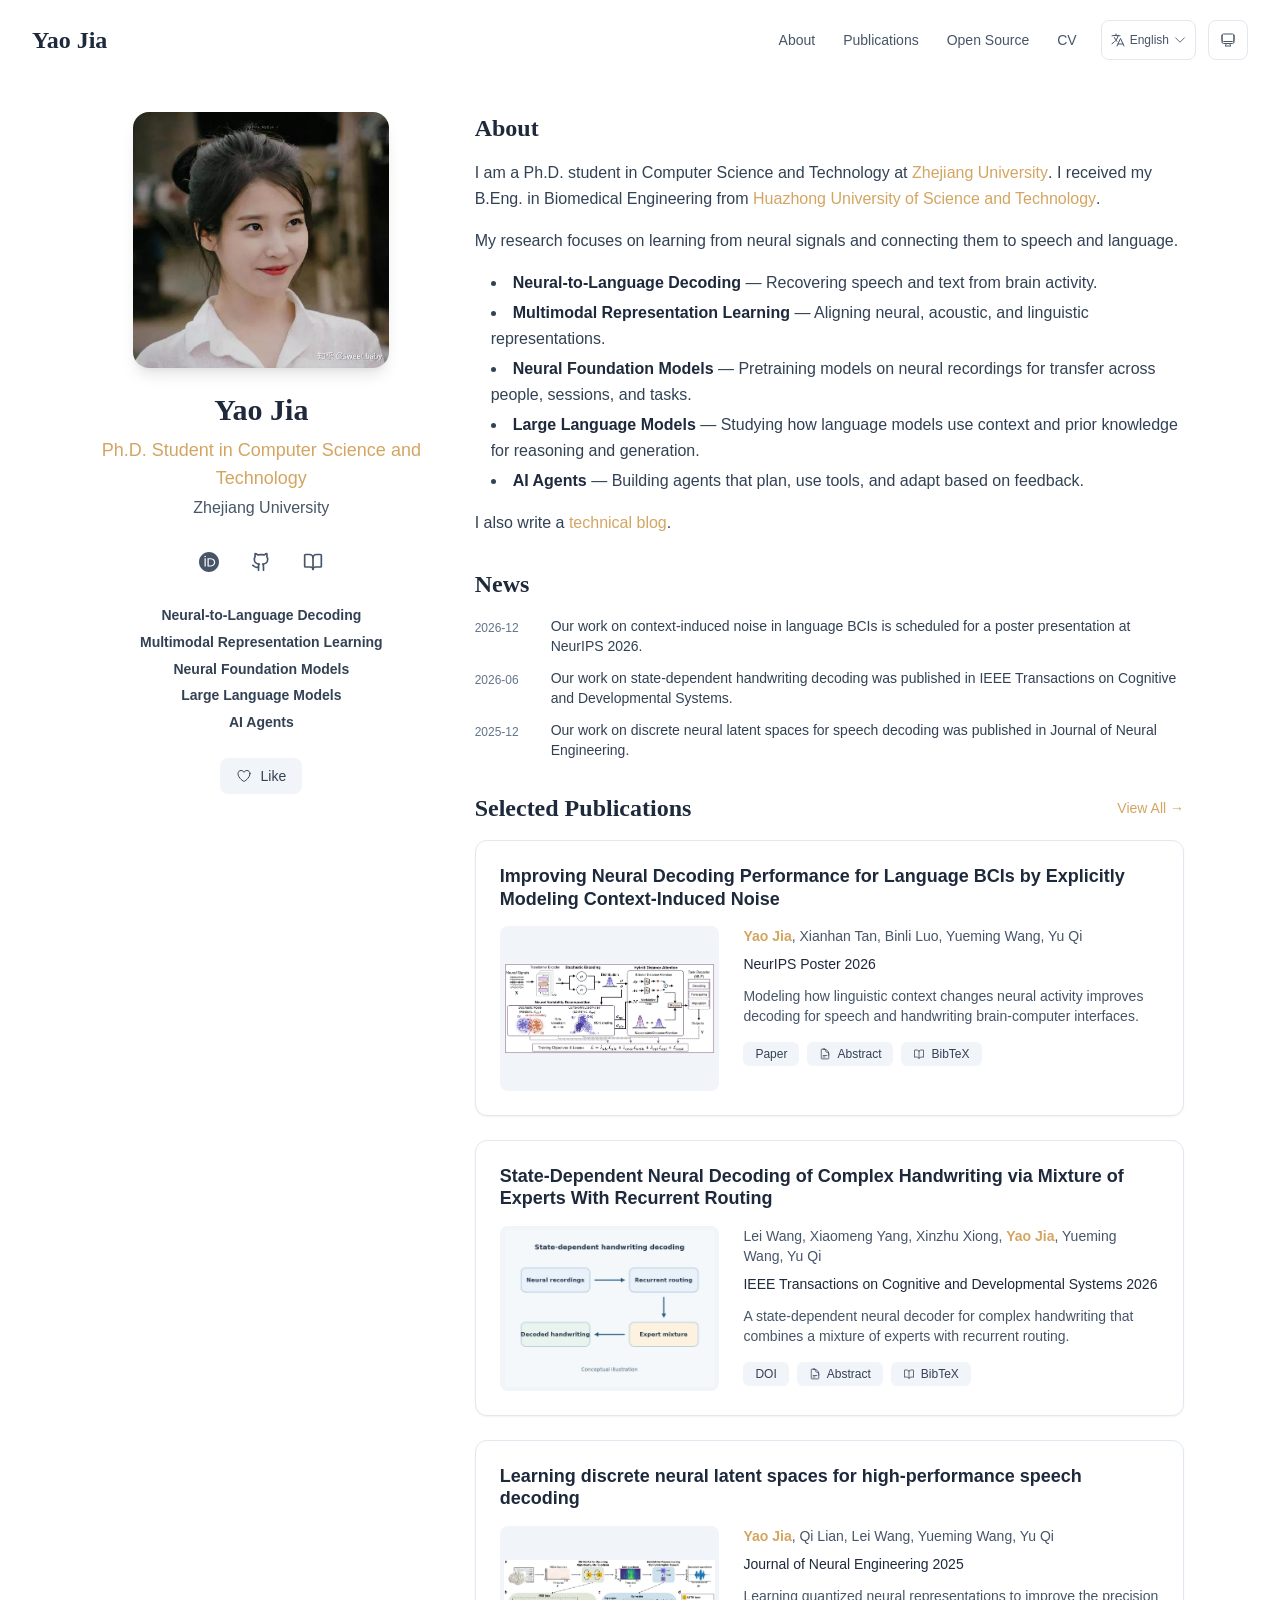
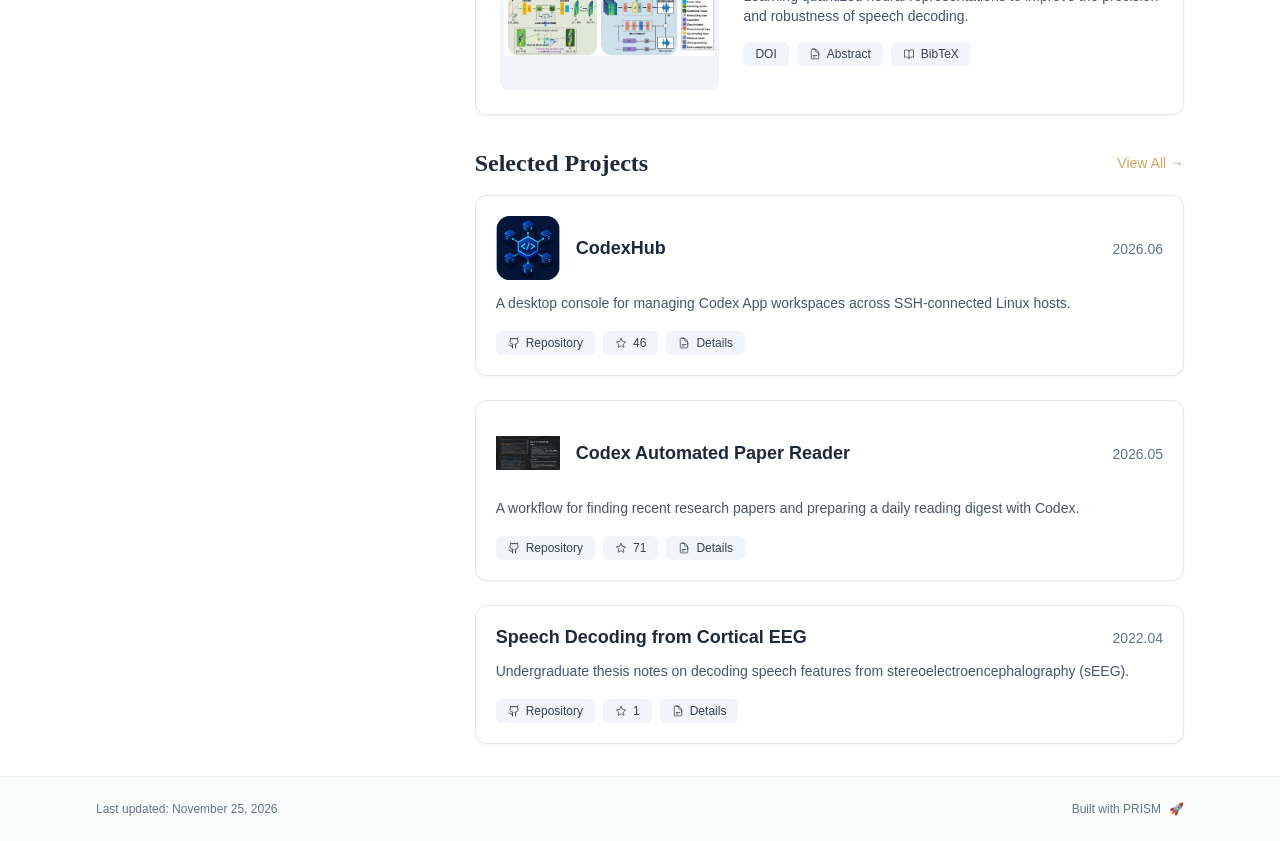
==== index.html @ 3b49407b "Publish Yao Jia's academic website" ====
<!DOCTYPE html><html lang="en" class="scroll-smooth"><head><meta charSet="utf-8"/><meta name="viewport" content="width=device-width, initial-scale=1"/><link rel="preload" as="image" href="/assets/site/avatar.png"/><link rel="stylesheet" href="/_next/static/css/38eccc46dd5e153f.css" data-precedence="next"/><link rel="preload" as="script" fetchPriority="low" href="/_next/static/chunks/webpack-679b75d1c4c2027c.js"/><script src="/_next/static/chunks/4bd1b696-70b6d399998de86a.js" async=""></script><script src="/_next/static/chunks/684-5aaa8290a129f299.js" async=""></script><script src="/_next/static/chunks/main-app-62d79c9c87c477aa.js" async=""></script><script src="/_next/static/chunks/461-a9a5d7b05a71d978.js" async=""></script><script src="/_next/static/chunks/874-6cc630662f3664af.js" async=""></script><script src="/_next/static/chunks/291-e39730cc9327e39b.js" async=""></script><script src="/_next/static/chunks/app/layout-657c862106c61010.js" async=""></script><script src="/_next/static/chunks/270-5511775398f2572f.js" async=""></script><script src="/_next/static/chunks/801-58433b814263e9f8.js" async=""></script><script src="/_next/static/chunks/app/page-7415fbb81495bf4b.js" async=""></script><link rel="icon" href="/assets/site/favicon.jpg" type="image/jpeg"/><script>
              try {
                const theme = localStorage.getItem('theme-storage');
                const parsed = theme ? JSON.parse(theme) : null;
                const setting = parsed?.state?.theme || 'system';
                const prefersDark = typeof window !== 'undefined' && window.matchMedia && window.matchMedia('(prefers-color-scheme: dark)').matches;
                const effective = setting === 'dark' ? 'dark' : (setting === 'light' ? 'light' : (prefersDark ? 'dark' : 'light'));
                var root = document.documentElement;
                root.classList.add(effective);
                root.setAttribute('data-theme', effective);
              } catch (e) {
                var root = document.documentElement;
                root.classList.add('light');
                root.setAttribute('data-theme', 'light');
              }
            </script><script>
    try {
      const cfg = {"enabled":true,"locales":["zh","en"],"defaultLocale":"en","mode":"auto","fixedLocale":"en","persist":true,"switcher":true,"labels":{"zh":"中文","en":"English"}};
      const storageKey = 'locale-storage';
      const normalize = (value) => typeof value === 'string' ? value.trim().replace('_', '-').toLowerCase() : '';
      const matchLocale = (candidate) => {
        const normalized = normalize(candidate);
        if (!normalized) return null;
        if (cfg.locales.includes(normalized)) return normalized;
        const language = normalized.split('-')[0];
        if (cfg.locales.includes(language)) return language;
        return null;
      };

      let resolved = null;

      if (!cfg.enabled) {
        resolved = cfg.defaultLocale;
      } else if (cfg.persist) {
        resolved = matchLocale(localStorage.getItem(storageKey));
      }

      if (!resolved) {
        if (cfg.mode === 'fixed') {
          resolved = cfg.fixedLocale;
        } else {
          resolved = matchLocale(navigator.language);
        }
      }

      if (!resolved) {
        resolved = cfg.defaultLocale;
      }

      const root = document.documentElement;
      root.lang = resolved;
      root.setAttribute('data-locale', resolved);

      if (cfg.persist) {
        localStorage.setItem(storageKey, resolved);
      }
    } catch (e) {
      const root = document.documentElement;
      root.lang = 'en';
      root.setAttribute('data-locale', 'en');
    }
  </script><title>Yao Jia</title><meta name="description" content="Yao Jia is a Ph.D. student at Zhejiang University researching brain–computer interfaces and multimodal machine learning."/><meta name="author" content="Yao Jia"/><meta name="keywords" content="Yao Jia,PhD,Research,Zhejiang University"/><meta name="creator" content="Yao Jia"/><meta name="publisher" content="Yao Jia"/><meta property="og:title" content="Yao Jia"/><meta property="og:description" content="Yao Jia is a Ph.D. student at Zhejiang University researching brain–computer interfaces and multimodal machine learning."/><meta property="og:site_name" content="Yao Jia&#x27;s Academic Website"/><meta property="og:locale" content="en_US"/><meta property="og:type" content="website"/><meta name="twitter:card" content="summary"/><meta name="twitter:title" content="Yao Jia"/><meta name="twitter:description" content="Yao Jia is a Ph.D. student at Zhejiang University researching brain–computer interfaces and multimodal machine learning."/><link rel="icon" href="/assets/site/favicon.jpg"/><script>document.querySelectorAll('body link[rel="icon"], body link[rel="apple-touch-icon"]').forEach(el => document.head.appendChild(el))</script><script src="/_next/static/chunks/polyfills-42372ed130431b0a.js" noModule=""></script></head><body class="font-sans antialiased"><div style="visibility:hidden"><nav class="fixed top-0 left-0 right-0 z-50" data-headlessui-state=""><div class="transition-all duration-300 ease-out bg-transparent" style="transform:translateY(-100px)"><div class="max-w-7xl mx-auto px-4 sm:px-6 lg:px-8"><div class="flex justify-between items-center h-16 lg:h-20"><div class="flex-shrink-0" tabindex="0"><a class="text-xl lg:text-2xl font-serif font-semibold text-primary hover:text-accent transition-colors duration-200" href="/">Yao Jia</a></div><div class="hidden lg:block"><div class="ml-10 flex items-center space-x-3"><div class="relative flex items-baseline space-x-1"><a data-nav-href="/" class="relative px-3 py-2 text-sm font-medium rounded-lg transition-colors duration-150 text-primary" href="/">About</a><a data-nav-href="/publications" class="relative px-3 py-2 text-sm font-medium rounded-lg transition-colors duration-150 text-neutral-600" href="/publications/">Publications</a><a data-nav-href="/projects" class="relative px-3 py-2 text-sm font-medium rounded-lg transition-colors duration-150 text-neutral-600" href="/projects/">Open Source</a><a data-nav-href="/cv" class="relative px-3 py-2 text-sm font-medium rounded-lg transition-colors duration-150 text-neutral-600" href="/cv/">CV</a></div><div class="flex items-center justify-center w-14 h-10 rounded-lg border border-neutral-200 dark:border-[rgba(148,163,184,0.24)] bg-background dark:bg-neutral-800"><div class="w-6 h-4 rounded bg-neutral-300 animate-pulse"></div></div><div class="flex items-center justify-center w-10 h-10 rounded-lg border border-neutral-200 dark:border-[rgba(148,163,184,0.24)] bg-background dark:bg-neutral-800"><div class="w-4 h-4 rounded-full bg-neutral-300 animate-pulse"></div></div></div></div><div class="lg:hidden flex items-center space-x-2"><div class="flex items-center justify-center w-14 h-10 rounded-lg border border-neutral-200 dark:border-[rgba(148,163,184,0.24)] bg-background dark:bg-neutral-800"><div class="w-6 h-4 rounded bg-neutral-300 animate-pulse"></div></div><div class="flex items-center justify-center w-10 h-10 rounded-lg border border-neutral-200 dark:border-[rgba(148,163,184,0.24)] bg-background dark:bg-neutral-800"><div class="w-4 h-4 rounded-full bg-neutral-300 animate-pulse"></div></div><button class="inline-flex items-center justify-center p-2 rounded-md text-neutral-600 hover:text-primary hover:bg-neutral-100 dark:hover:bg-neutral-800 focus:outline-none focus:ring-2 focus:ring-inset focus:ring-accent transition-colors duration-200" id="headlessui-disclosure-button-«R7pdb»" type="button" aria-expanded="false" data-headlessui-state=""><span class="sr-only">Open main menu</span><div><svg xmlns="http://www.w3.org/2000/svg" fill="none" viewBox="0 0 24 24" stroke-width="1.5" stroke="currentColor" aria-hidden="true" data-slot="icon" class="block h-6 w-6"><path stroke-linecap="round" stroke-linejoin="round" d="M3.75 6.75h16.5M3.75 12h16.5m-16.5 5.25h16.5"></path></svg></div></button></div></div></div></div></nav><main class="min-h-screen pt-16 lg:pt-20"><div class="max-w-6xl mx-auto px-4 sm:px-6 lg:px-8 py-8 bg-background min-h-screen"><div class="grid grid-cols-1 lg:grid-cols-3 gap-12"><div class="lg:col-span-1 lg:self-start lg:sticky lg:top-8"><div style="opacity:0;transform:translateY(20px)"><div class="w-64 h-64 mx-auto mb-6 rounded-2xl overflow-hidden shadow-lg hover:shadow-xl transition-all duration-200 hover:scale-105"><img alt="Yao Jia" width="256" height="256" decoding="async" data-nimg="1" class="w-full h-full object-cover object-center" style="color:transparent" src="/assets/site/avatar.png"/></div><div class="text-center mb-6"><h1 class="text-3xl font-serif font-bold text-primary mb-2">Yao Jia</h1><p class="text-lg text-accent font-medium mb-1">Ph.D. Student in Computer Science and Technology</p><div class="text-neutral-600 mb-2 space-y-1"><p>Zhejiang University</p></div></div><div class="flex flex-wrap justify-center gap-3 sm:gap-4 mb-6 relative px-2"><a href="https://orcid.org/0000-0003-3118-3885" target="_blank" rel="noopener noreferrer" class="p-2 sm:p-2 text-neutral-600 dark:text-neutral-400 hover:text-accent transition-colors duration-200" aria-label="ORCID"><svg viewBox="0 0 24 24" fill="currentColor" class="h-5 w-5" xmlns="http://www.w3.org/2000/svg"><path d="M12 0C5.372 0 0 5.372 0 12s5.372 12 12 12 12-5.372 12-12S18.628 0 12 0zM7.369 4.378c.525 0 .947.431.947.947s-.422.947-.947.947a.95.95 0 0 1-.947-.947c0-.525.422-.947.947-.947zm-.722 3.038h1.444v10.041H6.647V7.416zm3.562 0h3.9c3.712 0 5.344 2.653 5.344 5.025 0 2.578-2.016 5.025-5.325 5.025h-3.919V7.416zm1.444 1.303v7.444h2.297c3.272 0 4.022-2.484 4.022-3.722 0-2.016-1.284-3.722-4.097-3.722h-2.222z"></path></svg></a><a href="https://github.com/Jurio0304" target="_blank" rel="noopener noreferrer" class="p-2 sm:p-2 text-neutral-600 dark:text-neutral-400 hover:text-accent transition-colors duration-200" aria-label="GitHub"><svg xmlns="http://www.w3.org/2000/svg" width="24" height="24" viewBox="0 0 24 24" fill="none" stroke="currentColor" stroke-width="2" stroke-linecap="round" stroke-linejoin="round" class="lucide lucide-github h-5 w-5" aria-hidden="true"><path d="M15 22v-4a4.8 4.8 0 0 0-1-3.5c3 0 6-2 6-5.5.08-1.25-.27-2.48-1-3.5.28-1.15.28-2.35 0-3.5 0 0-1 0-3 1.5-2.64-.5-5.36-.5-8 0C6 2 5 2 5 2c-.3 1.15-.3 2.35 0 3.5A5.403 5.403 0 0 0 4 9c0 3.5 3 5.5 6 5.5-.39.49-.68 1.05-.85 1.65-.17.6-.22 1.23-.15 1.85v4"></path><path d="M9 18c-4.51 2-5-2-7-2"></path></svg></a><a href="https://jurio.blog.csdn.net/" target="_blank" rel="noopener noreferrer" class="p-2 sm:p-2 text-neutral-600 dark:text-neutral-400 hover:text-accent transition-colors duration-200" aria-label="CSDN Blog"><svg xmlns="http://www.w3.org/2000/svg" width="24" height="24" viewBox="0 0 24 24" fill="none" stroke="currentColor" stroke-width="2" stroke-linecap="round" stroke-linejoin="round" class="lucide lucide-book-open h-5 w-5" aria-hidden="true"><path d="M12 7v14"></path><path d="M3 18a1 1 0 0 1-1-1V4a1 1 0 0 1 1-1h5a4 4 0 0 1 4 4 4 4 0 0 1 4-4h5a1 1 0 0 1 1 1v13a1 1 0 0 1-1 1h-6a3 3 0 0 0-3 3 3 3 0 0 0-3-3z"></path></svg></a></div><div class="mb-6 space-y-1"><p class="text-sm font-semibold text-neutral-700 dark:text-neutral-500 text-center leading-relaxed">Neural-to-Language Decoding</p><p class="text-sm font-semibold text-neutral-700 dark:text-neutral-500 text-center leading-relaxed">Multimodal Representation Learning</p><p class="text-sm font-semibold text-neutral-700 dark:text-neutral-500 text-center leading-relaxed">Neural Foundation Models</p><p class="text-sm font-semibold text-neutral-700 dark:text-neutral-500 text-center leading-relaxed">Large Language Models</p><p class="text-sm font-semibold text-neutral-700 dark:text-neutral-500 text-center leading-relaxed">AI Agents</p></div><div class="flex justify-center"><div class="relative"><button class="flex items-center space-x-2 px-4 py-2 rounded-lg font-medium text-sm transition-all duration-200 bg-neutral-100 dark:bg-neutral-800 text-neutral-700 dark:text-neutral-500 hover:bg-red-50 dark:hover:bg-red-900/20 hover:text-red-600 dark:hover:text-red-400 cursor-pointer" tabindex="0"><svg xmlns="http://www.w3.org/2000/svg" fill="none" viewBox="0 0 24 24" stroke-width="1.5" stroke="currentColor" aria-hidden="true" data-slot="icon" class="h-4 w-4"><path stroke-linecap="round" stroke-linejoin="round" d="M21 8.25c0-2.485-2.099-4.5-4.688-4.5-1.935 0-3.597 1.126-4.312 2.733-.715-1.607-2.377-2.733-4.313-2.733C5.1 3.75 3 5.765 3 8.25c0 7.22 9 12 9 12s9-4.78 9-12Z"></path></svg><span>Like</span></button></div></div></div></div><div class="lg:col-span-2 space-y-8"><section id="about" class="scroll-mt-24 space-y-8"><section style="opacity:0;transform:translateY(20px)"><h2 class="text-2xl font-serif font-bold text-primary mb-4">About</h2><div class="text-neutral-700 dark:text-neutral-600 leading-relaxed"><p class="mb-4 last:mb-0">I am a Ph.D. student in Computer Science and Technology at <a href="https://www.zju.edu.cn/english/" node="[object Object]" target="_blank" rel="noopener noreferrer" class="text-accent font-medium transition-all duration-200 rounded hover:bg-accent/10 hover:shadow-sm">Zhejiang University</a>. I received my B.Eng. in Biomedical Engineering from <a href="https://english.hust.edu.cn/" node="[object Object]" target="_blank" rel="noopener noreferrer" class="text-accent font-medium transition-all duration-200 rounded hover:bg-accent/10 hover:shadow-sm">Huazhong University of Science and Technology</a>.</p>
<p class="mb-4 last:mb-0">My research focuses on learning from neural signals and connecting them to speech and language.</p>
<ul class="list-disc list-inside mb-4 space-y-1 ml-4">
<li class="mb-1"><strong class="font-semibold text-primary">Neural-to-Language Decoding</strong> — Recovering speech and text from brain activity.</li>
<li class="mb-1"><strong class="font-semibold text-primary">Multimodal Representation Learning</strong> — Aligning neural, acoustic, and linguistic representations.</li>
<li class="mb-1"><strong class="font-semibold text-primary">Neural Foundation Models</strong> — Pretraining models on neural recordings for transfer across people, sessions, and tasks.</li>
<li class="mb-1"><strong class="font-semibold text-primary">Large Language Models</strong> — Studying how language models use context and prior knowledge for reasoning and generation.</li>
<li class="mb-1"><strong class="font-semibold text-primary">AI Agents</strong> — Building agents that plan, use tools, and adapt based on feedback.</li>
</ul>
<p class="mb-4 last:mb-0">I also write a <a href="https://jurio.blog.csdn.net/" node="[object Object]" target="_blank" rel="noopener noreferrer" class="text-accent font-medium transition-all duration-200 rounded hover:bg-accent/10 hover:shadow-sm">technical blog</a>.</p></div></section><section style="opacity:0;transform:translateY(20px)"><h2 class="text-2xl font-serif font-bold text-primary mb-4">News</h2><div class="space-y-3"><div class="flex items-start space-x-3"><span class="text-xs text-neutral-500 mt-1 w-16 flex-shrink-0">2026-12</span><p class="text-sm text-neutral-700">Our work on context-induced noise in language BCIs is scheduled for a poster presentation at NeurIPS 2026.</p></div><div class="flex items-start space-x-3"><span class="text-xs text-neutral-500 mt-1 w-16 flex-shrink-0">2026-06</span><p class="text-sm text-neutral-700">Our work on state-dependent handwriting decoding was published in IEEE Transactions on Cognitive and Developmental Systems.</p></div><div class="flex items-start space-x-3"><span class="text-xs text-neutral-500 mt-1 w-16 flex-shrink-0">2025-12</span><p class="text-sm text-neutral-700">Our work on discrete neural latent spaces for speech decoding was published in Journal of Neural Engineering.</p></div></div></section><section style="opacity:0;transform:translateY(20px)"><div class="flex items-center justify-between mb-4"><h2 class="text-2xl font-serif font-bold text-primary">Selected Publications</h2><a class="text-accent hover:text-accent-dark text-sm font-medium transition-all duration-200 rounded hover:bg-accent/10 hover:shadow-sm" href="/publications/">View All<!-- --> →</a></div><div class="space-y-6"><div class="bg-white dark:bg-neutral-900 p-6 rounded-xl shadow-sm border border-neutral-200 dark:border-neutral-800 hover:shadow-md transition-all duration-200" style="opacity:0;transform:translateY(20px)"><h3 class="text-lg font-semibold text-primary mb-4 leading-tight">Improving Neural Decoding Performance for Language BCIs by Explicitly Modeling Context-Induced Noise</h3><div class="flex flex-col md:flex-row gap-6"><div class="w-full md:w-1/3 flex-shrink-0"><div class="aspect-video md:aspect-[4/3] relative rounded-lg overflow-hidden bg-neutral-100 dark:bg-neutral-800"><img alt="Improving Neural Decoding Performance for Language BCIs by Explicitly Modeling Context-Induced Noise" loading="lazy" decoding="async" data-nimg="fill" class="object-contain p-1" style="position:absolute;height:100%;width:100%;left:0;top:0;right:0;bottom:0;color:transparent" src="/assets/publications/jia2026context/preview.webp"/></div></div><div class="flex-1 min-w-0"><p class="text-sm text-neutral-600 dark:text-neutral-400 mb-2"><span><span class="font-semibold text-accent ">Yao Jia</span>, </span><span><span class=" ">Xianhan Tan</span>, </span><span><span class=" ">Binli Luo</span>, </span><span><span class=" ">Yueming Wang</span>, </span><span><span class=" ">Yu Qi</span></span></p><p class="text-sm font-medium text-neutral-800 dark:text-neutral-600 mb-3">NeurIPS Poster<!-- --> <!-- -->2026</p><p class="text-sm text-neutral-600 dark:text-neutral-500 mb-4 line-clamp-3">Modeling how linguistic context changes neural activity improves decoding for speech and handwriting brain-computer interfaces.</p><div class="flex flex-wrap gap-2"><a href="https://neurips.cc/virtual/2026/loc/sydney/poster/148927" target="_blank" rel="noopener noreferrer" class="inline-flex items-center px-3 py-1 rounded-md text-xs font-medium bg-neutral-100 dark:bg-neutral-800 text-neutral-700 dark:text-neutral-300 hover:bg-accent hover:text-white transition-colors">Paper</a><button class="inline-flex items-center px-3 py-1 rounded-md text-xs font-medium transition-colors bg-neutral-100 dark:bg-neutral-800 text-neutral-700 dark:text-neutral-300 hover:bg-accent hover:text-white"><svg xmlns="http://www.w3.org/2000/svg" fill="none" viewBox="0 0 24 24" stroke-width="1.5" stroke="currentColor" aria-hidden="true" data-slot="icon" class="h-3 w-3 mr-1.5"><path stroke-linecap="round" stroke-linejoin="round" d="M19.5 14.25v-2.625a3.375 3.375 0 0 0-3.375-3.375h-1.5A1.125 1.125 0 0 1 13.5 7.125v-1.5a3.375 3.375 0 0 0-3.375-3.375H8.25m0 12.75h7.5m-7.5 3H12M10.5 2.25H5.625c-.621 0-1.125.504-1.125 1.125v17.25c0 .621.504 1.125 1.125 1.125h12.75c.621 0 1.125-.504 1.125-1.125V11.25a9 9 0 0 0-9-9Z"></path></svg>Abstract</button><button class="inline-flex items-center px-3 py-1 rounded-md text-xs font-medium transition-colors bg-neutral-100 dark:bg-neutral-800 text-neutral-700 dark:text-neutral-300 hover:bg-accent hover:text-white"><svg xmlns="http://www.w3.org/2000/svg" fill="none" viewBox="0 0 24 24" stroke-width="1.5" stroke="currentColor" aria-hidden="true" data-slot="icon" class="h-3 w-3 mr-1.5"><path stroke-linecap="round" stroke-linejoin="round" d="M12 6.042A8.967 8.967 0 0 0 6 3.75c-1.052 0-2.062.18-3 .512v14.25A8.987 8.987 0 0 1 6 18c2.305 0 4.408.867 6 2.292m0-14.25a8.966 8.966 0 0 1 6-2.292c1.052 0 2.062.18 3 .512v14.25A8.987 8.987 0 0 0 18 18a8.967 8.967 0 0 0-6 2.292m0-14.25v14.25"></path></svg>BibTeX</button></div></div></div></div><div class="bg-white dark:bg-neutral-900 p-6 rounded-xl shadow-sm border border-neutral-200 dark:border-neutral-800 hover:shadow-md transition-all duration-200" style="opacity:0;transform:translateY(20px)"><h3 class="text-lg font-semibold text-primary mb-4 leading-tight">State-Dependent Neural Decoding of Complex Handwriting via Mixture of Experts With Recurrent Routing</h3><div class="flex flex-col md:flex-row gap-6"><div class="w-full md:w-1/3 flex-shrink-0"><div class="aspect-video md:aspect-[4/3] relative rounded-lg overflow-hidden bg-neutral-100 dark:bg-neutral-800"><img alt="State-Dependent Neural Decoding of Complex Handwriting via Mixture of Experts With Recurrent Routing" loading="lazy" decoding="async" data-nimg="fill" class="object-contain p-1" style="position:absolute;height:100%;width:100%;left:0;top:0;right:0;bottom:0;color:transparent" src="/assets/publications/wang2026handwriting/preview.webp"/></div></div><div class="flex-1 min-w-0"><p class="text-sm text-neutral-600 dark:text-neutral-400 mb-2"><span><span class=" ">Lei Wang</span>, </span><span><span class=" ">Xiaomeng Yang</span>, </span><span><span class=" ">Xinzhu Xiong</span>, </span><span><span class="font-semibold text-accent ">Yao Jia</span>, </span><span><span class=" ">Yueming Wang</span>, </span><span><span class=" ">Yu Qi</span></span></p><p class="text-sm font-medium text-neutral-800 dark:text-neutral-600 mb-3">IEEE Transactions on Cognitive and Developmental Systems<!-- --> <!-- -->2026</p><p class="text-sm text-neutral-600 dark:text-neutral-500 mb-4 line-clamp-3">A state-dependent neural decoder for complex handwriting that combines a mixture of experts with recurrent routing.</p><div class="flex flex-wrap gap-2"><a href="https://doi.org/10.1109/TCDS.2025.3642409" target="_blank" rel="noopener noreferrer" class="inline-flex items-center px-3 py-1 rounded-md text-xs font-medium bg-neutral-100 dark:bg-neutral-800 text-neutral-700 dark:text-neutral-300 hover:bg-accent hover:text-white transition-colors">DOI</a><button class="inline-flex items-center px-3 py-1 rounded-md text-xs font-medium transition-colors bg-neutral-100 dark:bg-neutral-800 text-neutral-700 dark:text-neutral-300 hover:bg-accent hover:text-white"><svg xmlns="http://www.w3.org/2000/svg" fill="none" viewBox="0 0 24 24" stroke-width="1.5" stroke="currentColor" aria-hidden="true" data-slot="icon" class="h-3 w-3 mr-1.5"><path stroke-linecap="round" stroke-linejoin="round" d="M19.5 14.25v-2.625a3.375 3.375 0 0 0-3.375-3.375h-1.5A1.125 1.125 0 0 1 13.5 7.125v-1.5a3.375 3.375 0 0 0-3.375-3.375H8.25m0 12.75h7.5m-7.5 3H12M10.5 2.25H5.625c-.621 0-1.125.504-1.125 1.125v17.25c0 .621.504 1.125 1.125 1.125h12.75c.621 0 1.125-.504 1.125-1.125V11.25a9 9 0 0 0-9-9Z"></path></svg>Abstract</button><button class="inline-flex items-center px-3 py-1 rounded-md text-xs font-medium transition-colors bg-neutral-100 dark:bg-neutral-800 text-neutral-700 dark:text-neutral-300 hover:bg-accent hover:text-white"><svg xmlns="http://www.w3.org/2000/svg" fill="none" viewBox="0 0 24 24" stroke-width="1.5" stroke="currentColor" aria-hidden="true" data-slot="icon" class="h-3 w-3 mr-1.5"><path stroke-linecap="round" stroke-linejoin="round" d="M12 6.042A8.967 8.967 0 0 0 6 3.75c-1.052 0-2.062.18-3 .512v14.25A8.987 8.987 0 0 1 6 18c2.305 0 4.408.867 6 2.292m0-14.25a8.966 8.966 0 0 1 6-2.292c1.052 0 2.062.18 3 .512v14.25A8.987 8.987 0 0 0 18 18a8.967 8.967 0 0 0-6 2.292m0-14.25v14.25"></path></svg>BibTeX</button></div></div></div></div><div class="bg-white dark:bg-neutral-900 p-6 rounded-xl shadow-sm border border-neutral-200 dark:border-neutral-800 hover:shadow-md transition-all duration-200" style="opacity:0;transform:translateY(20px)"><h3 class="text-lg font-semibold text-primary mb-4 leading-tight">Learning discrete neural latent spaces for high-performance speech decoding</h3><div class="flex flex-col md:flex-row gap-6"><div class="w-full md:w-1/3 flex-shrink-0"><div class="aspect-video md:aspect-[4/3] relative rounded-lg overflow-hidden bg-neutral-100 dark:bg-neutral-800"><img alt="Learning discrete neural latent spaces for high-performance speech decoding" loading="lazy" decoding="async" data-nimg="fill" class="object-contain p-1" style="position:absolute;height:100%;width:100%;left:0;top:0;right:0;bottom:0;color:transparent" src="/assets/publications/jia2025discrete/preview.webp"/></div></div><div class="flex-1 min-w-0"><p class="text-sm text-neutral-600 dark:text-neutral-400 mb-2"><span><span class="font-semibold text-accent ">Yao Jia</span>, </span><span><span class=" ">Qi Lian</span>, </span><span><span class=" ">Lei Wang</span>, </span><span><span class=" ">Yueming Wang</span>, </span><span><span class=" ">Yu Qi</span></span></p><p class="text-sm font-medium text-neutral-800 dark:text-neutral-600 mb-3">Journal of Neural Engineering<!-- --> <!-- -->2025</p><p class="text-sm text-neutral-600 dark:text-neutral-500 mb-4 line-clamp-3">Learning quantized neural representations to improve the precision and robustness of speech decoding.</p><div class="flex flex-wrap gap-2"><a href="https://doi.org/10.1088/1741-2552/ae2ccd" target="_blank" rel="noopener noreferrer" class="inline-flex items-center px-3 py-1 rounded-md text-xs font-medium bg-neutral-100 dark:bg-neutral-800 text-neutral-700 dark:text-neutral-300 hover:bg-accent hover:text-white transition-colors">DOI</a><button class="inline-flex items-center px-3 py-1 rounded-md text-xs font-medium transition-colors bg-neutral-100 dark:bg-neutral-800 text-neutral-700 dark:text-neutral-300 hover:bg-accent hover:text-white"><svg xmlns="http://www.w3.org/2000/svg" fill="none" viewBox="0 0 24 24" stroke-width="1.5" stroke="currentColor" aria-hidden="true" data-slot="icon" class="h-3 w-3 mr-1.5"><path stroke-linecap="round" stroke-linejoin="round" d="M19.5 14.25v-2.625a3.375 3.375 0 0 0-3.375-3.375h-1.5A1.125 1.125 0 0 1 13.5 7.125v-1.5a3.375 3.375 0 0 0-3.375-3.375H8.25m0 12.75h7.5m-7.5 3H12M10.5 2.25H5.625c-.621 0-1.125.504-1.125 1.125v17.25c0 .621.504 1.125 1.125 1.125h12.75c.621 0 1.125-.504 1.125-1.125V11.25a9 9 0 0 0-9-9Z"></path></svg>Abstract</button><button class="inline-flex items-center px-3 py-1 rounded-md text-xs font-medium transition-colors bg-neutral-100 dark:bg-neutral-800 text-neutral-700 dark:text-neutral-300 hover:bg-accent hover:text-white"><svg xmlns="http://www.w3.org/2000/svg" fill="none" viewBox="0 0 24 24" stroke-width="1.5" stroke="currentColor" aria-hidden="true" data-slot="icon" class="h-3 w-3 mr-1.5"><path stroke-linecap="round" stroke-linejoin="round" d="M12 6.042A8.967 8.967 0 0 0 6 3.75c-1.052 0-2.062.18-3 .512v14.25A8.987 8.987 0 0 1 6 18c2.305 0 4.408.867 6 2.292m0-14.25a8.966 8.966 0 0 1 6-2.292c1.052 0 2.062.18 3 .512v14.25A8.987 8.987 0 0 0 18 18a8.967 8.967 0 0 0-6 2.292m0-14.25v14.25"></path></svg>BibTeX</button></div></div></div></div></div></section><section style="opacity:0;transform:translateY(20px)"><div class="flex items-center justify-between mb-4"><h2 class="text-2xl font-serif font-bold text-primary">Selected Projects</h2><a class="text-accent hover:text-accent-dark text-sm font-medium transition-all duration-200 rounded hover:bg-accent/10 hover:shadow-sm" href="/projects/">View All<!-- --> →</a></div><div class="space-y-6"><div class="bg-white dark:bg-neutral-900 p-5 rounded-xl shadow-sm border border-neutral-200 dark:border-neutral-800 hover:shadow-md transition-all duration-200" style="opacity:0;transform:translateY(20px)"><div class="flex items-center gap-4 mb-3"><div class="w-16 h-16 flex-shrink-0 relative"><img alt="CodexHub" loading="lazy" decoding="async" data-nimg="fill" class="object-contain" style="position:absolute;height:100%;width:100%;left:0;top:0;right:0;bottom:0;color:transparent" src="/assets/projects/codexhub/logo.webp"/></div><div class="flex-1 min-w-0 flex items-baseline justify-between gap-3"><h3 class="text-lg font-semibold text-primary leading-tight truncate"><a href="https://github.com/Jurio0304/CodexHub" target="_blank" rel="noopener noreferrer" class="hover:text-accent transition-colors">CodexHub</a></h3><span class="text-sm text-neutral-500 font-medium whitespace-nowrap">2026.06</span></div></div><div class="text-sm text-neutral-600 dark:text-neutral-500 mb-4 leading-relaxed"><p class="mb-3 last:mb-0">A desktop console for managing Codex App workspaces across SSH-connected Linux hosts.</p></div><div class="flex flex-wrap items-center gap-2"><a href="https://github.com/Jurio0304/CodexHub" target="_blank" rel="noopener noreferrer" class="inline-flex items-center px-3 py-1 rounded-md text-xs font-medium bg-neutral-100 dark:bg-neutral-800 text-neutral-700 dark:text-neutral-300 hover:bg-accent hover:text-white transition-colors"><svg xmlns="http://www.w3.org/2000/svg" width="24" height="24" viewBox="0 0 24 24" fill="none" stroke="currentColor" stroke-width="2" stroke-linecap="round" stroke-linejoin="round" class="lucide lucide-github h-3 w-3 mr-1.5" aria-hidden="true"><path d="M15 22v-4a4.8 4.8 0 0 0-1-3.5c3 0 6-2 6-5.5.08-1.25-.27-2.48-1-3.5.28-1.15.28-2.35 0-3.5 0 0-1 0-3 1.5-2.64-.5-5.36-.5-8 0C6 2 5 2 5 2c-.3 1.15-.3 2.35 0 3.5A5.403 5.403 0 0 0 4 9c0 3.5 3 5.5 6 5.5-.39.49-.68 1.05-.85 1.65-.17.6-.22 1.23-.15 1.85v4"></path><path d="M9 18c-4.51 2-5-2-7-2"></path></svg>Repository</a><span class="inline-flex items-center px-3 py-1 rounded-md text-xs font-medium bg-neutral-100 dark:bg-neutral-800 text-neutral-700 dark:text-neutral-300" title="Stars"><svg xmlns="http://www.w3.org/2000/svg" fill="none" viewBox="0 0 24 24" stroke-width="1.5" stroke="currentColor" aria-hidden="true" data-slot="icon" class="h-3 w-3 mr-1.5"><path stroke-linecap="round" stroke-linejoin="round" d="M11.48 3.499a.562.562 0 0 1 1.04 0l2.125 5.111a.563.563 0 0 0 .475.345l5.518.442c.499.04.701.663.321.988l-4.204 3.602a.563.563 0 0 0-.182.557l1.285 5.385a.562.562 0 0 1-.84.61l-4.725-2.885a.562.562 0 0 0-.586 0L6.982 20.54a.562.562 0 0 1-.84-.61l1.285-5.386a.562.562 0 0 0-.182-.557l-4.204-3.602a.562.562 0 0 1 .321-.988l5.518-.442a.563.563 0 0 0 .475-.345L11.48 3.5Z"></path></svg>46</span><button class="inline-flex items-center px-3 py-1 rounded-md text-xs font-medium transition-colors bg-neutral-100 dark:bg-neutral-800 text-neutral-700 dark:text-neutral-300 hover:bg-accent hover:text-white"><svg xmlns="http://www.w3.org/2000/svg" fill="none" viewBox="0 0 24 24" stroke-width="1.5" stroke="currentColor" aria-hidden="true" data-slot="icon" class="h-3 w-3 mr-1.5"><path stroke-linecap="round" stroke-linejoin="round" d="M19.5 14.25v-2.625a3.375 3.375 0 0 0-3.375-3.375h-1.5A1.125 1.125 0 0 1 13.5 7.125v-1.5a3.375 3.375 0 0 0-3.375-3.375H8.25m0 12.75h7.5m-7.5 3H12M10.5 2.25H5.625c-.621 0-1.125.504-1.125 1.125v17.25c0 .621.504 1.125 1.125 1.125h12.75c.621 0 1.125-.504 1.125-1.125V11.25a9 9 0 0 0-9-9Z"></path></svg>Details</button></div></div><div class="bg-white dark:bg-neutral-900 p-5 rounded-xl shadow-sm border border-neutral-200 dark:border-neutral-800 hover:shadow-md transition-all duration-200" style="opacity:0;transform:translateY(20px)"><div class="flex items-center gap-4 mb-3"><div class="w-16 h-16 flex-shrink-0 relative"><img alt="Codex Automated Paper Reader" loading="lazy" decoding="async" data-nimg="fill" class="object-contain" style="position:absolute;height:100%;width:100%;left:0;top:0;right:0;bottom:0;color:transparent" src="/assets/projects/paper-reader/preview.webp"/></div><div class="flex-1 min-w-0 flex items-baseline justify-between gap-3"><h3 class="text-lg font-semibold text-primary leading-tight truncate"><a href="https://github.com/Jurio0304/Codex_Automated_Paper_Reader" target="_blank" rel="noopener noreferrer" class="hover:text-accent transition-colors">Codex Automated Paper Reader</a></h3><span class="text-sm text-neutral-500 font-medium whitespace-nowrap">2026.05</span></div></div><div class="text-sm text-neutral-600 dark:text-neutral-500 mb-4 leading-relaxed"><p class="mb-3 last:mb-0">A workflow for finding recent research papers and preparing a daily reading digest with Codex.</p></div><div class="flex flex-wrap items-center gap-2"><a href="https://github.com/Jurio0304/Codex_Automated_Paper_Reader" target="_blank" rel="noopener noreferrer" class="inline-flex items-center px-3 py-1 rounded-md text-xs font-medium bg-neutral-100 dark:bg-neutral-800 text-neutral-700 dark:text-neutral-300 hover:bg-accent hover:text-white transition-colors"><svg xmlns="http://www.w3.org/2000/svg" width="24" height="24" viewBox="0 0 24 24" fill="none" stroke="currentColor" stroke-width="2" stroke-linecap="round" stroke-linejoin="round" class="lucide lucide-github h-3 w-3 mr-1.5" aria-hidden="true"><path d="M15 22v-4a4.8 4.8 0 0 0-1-3.5c3 0 6-2 6-5.5.08-1.25-.27-2.48-1-3.5.28-1.15.28-2.35 0-3.5 0 0-1 0-3 1.5-2.64-.5-5.36-.5-8 0C6 2 5 2 5 2c-.3 1.15-.3 2.35 0 3.5A5.403 5.403 0 0 0 4 9c0 3.5 3 5.5 6 5.5-.39.49-.68 1.05-.85 1.65-.17.6-.22 1.23-.15 1.85v4"></path><path d="M9 18c-4.51 2-5-2-7-2"></path></svg>Repository</a><span class="inline-flex items-center px-3 py-1 rounded-md text-xs font-medium bg-neutral-100 dark:bg-neutral-800 text-neutral-700 dark:text-neutral-300" title="Stars"><svg xmlns="http://www.w3.org/2000/svg" fill="none" viewBox="0 0 24 24" stroke-width="1.5" stroke="currentColor" aria-hidden="true" data-slot="icon" class="h-3 w-3 mr-1.5"><path stroke-linecap="round" stroke-linejoin="round" d="M11.48 3.499a.562.562 0 0 1 1.04 0l2.125 5.111a.563.563 0 0 0 .475.345l5.518.442c.499.04.701.663.321.988l-4.204 3.602a.563.563 0 0 0-.182.557l1.285 5.385a.562.562 0 0 1-.84.61l-4.725-2.885a.562.562 0 0 0-.586 0L6.982 20.54a.562.562 0 0 1-.84-.61l1.285-5.386a.562.562 0 0 0-.182-.557l-4.204-3.602a.562.562 0 0 1 .321-.988l5.518-.442a.563.563 0 0 0 .475-.345L11.48 3.5Z"></path></svg>71</span><button class="inline-flex items-center px-3 py-1 rounded-md text-xs font-medium transition-colors bg-neutral-100 dark:bg-neutral-800 text-neutral-700 dark:text-neutral-300 hover:bg-accent hover:text-white"><svg xmlns="http://www.w3.org/2000/svg" fill="none" viewBox="0 0 24 24" stroke-width="1.5" stroke="currentColor" aria-hidden="true" data-slot="icon" class="h-3 w-3 mr-1.5"><path stroke-linecap="round" stroke-linejoin="round" d="M19.5 14.25v-2.625a3.375 3.375 0 0 0-3.375-3.375h-1.5A1.125 1.125 0 0 1 13.5 7.125v-1.5a3.375 3.375 0 0 0-3.375-3.375H8.25m0 12.75h7.5m-7.5 3H12M10.5 2.25H5.625c-.621 0-1.125.504-1.125 1.125v17.25c0 .621.504 1.125 1.125 1.125h12.75c.621 0 1.125-.504 1.125-1.125V11.25a9 9 0 0 0-9-9Z"></path></svg>Details</button></div></div><div class="bg-white dark:bg-neutral-900 p-5 rounded-xl shadow-sm border border-neutral-200 dark:border-neutral-800 hover:shadow-md transition-all duration-200" style="opacity:0;transform:translateY(20px)"><div class="flex items-center gap-4 mb-3"><div class="flex-1 min-w-0 flex items-baseline justify-between gap-3"><h3 class="text-lg font-semibold text-primary leading-tight truncate"><a href="https://github.com/Jurio0304/Speech-decoding-method-based-on-cortical-EEG" target="_blank" rel="noopener noreferrer" class="hover:text-accent transition-colors">Speech Decoding from Cortical EEG</a></h3><span class="text-sm text-neutral-500 font-medium whitespace-nowrap">2022.04</span></div></div><div class="text-sm text-neutral-600 dark:text-neutral-500 mb-4 leading-relaxed"><p class="mb-3 last:mb-0">Undergraduate thesis notes on decoding speech features from stereoelectroencephalography (sEEG).</p></div><div class="flex flex-wrap items-center gap-2"><a href="https://github.com/Jurio0304/Speech-decoding-method-based-on-cortical-EEG" target="_blank" rel="noopener noreferrer" class="inline-flex items-center px-3 py-1 rounded-md text-xs font-medium bg-neutral-100 dark:bg-neutral-800 text-neutral-700 dark:text-neutral-300 hover:bg-accent hover:text-white transition-colors"><svg xmlns="http://www.w3.org/2000/svg" width="24" height="24" viewBox="0 0 24 24" fill="none" stroke="currentColor" stroke-width="2" stroke-linecap="round" stroke-linejoin="round" class="lucide lucide-github h-3 w-3 mr-1.5" aria-hidden="true"><path d="M15 22v-4a4.8 4.8 0 0 0-1-3.5c3 0 6-2 6-5.5.08-1.25-.27-2.48-1-3.5.28-1.15.28-2.35 0-3.5 0 0-1 0-3 1.5-2.64-.5-5.36-.5-8 0C6 2 5 2 5 2c-.3 1.15-.3 2.35 0 3.5A5.403 5.403 0 0 0 4 9c0 3.5 3 5.5 6 5.5-.39.49-.68 1.05-.85 1.65-.17.6-.22 1.23-.15 1.85v4"></path><path d="M9 18c-4.51 2-5-2-7-2"></path></svg>Repository</a><span class="inline-flex items-center px-3 py-1 rounded-md text-xs font-medium bg-neutral-100 dark:bg-neutral-800 text-neutral-700 dark:text-neutral-300" title="Stars"><svg xmlns="http://www.w3.org/2000/svg" fill="none" viewBox="0 0 24 24" stroke-width="1.5" stroke="currentColor" aria-hidden="true" data-slot="icon" class="h-3 w-3 mr-1.5"><path stroke-linecap="round" stroke-linejoin="round" d="M11.48 3.499a.562.562 0 0 1 1.04 0l2.125 5.111a.563.563 0 0 0 .475.345l5.518.442c.499.04.701.663.321.988l-4.204 3.602a.563.563 0 0 0-.182.557l1.285 5.385a.562.562 0 0 1-.84.61l-4.725-2.885a.562.562 0 0 0-.586 0L6.982 20.54a.562.562 0 0 1-.84-.61l1.285-5.386a.562.562 0 0 0-.182-.557l-4.204-3.602a.562.562 0 0 1 .321-.988l5.518-.442a.563.563 0 0 0 .475-.345L11.48 3.5Z"></path></svg>1</span><button class="inline-flex items-center px-3 py-1 rounded-md text-xs font-medium transition-colors bg-neutral-100 dark:bg-neutral-800 text-neutral-700 dark:text-neutral-300 hover:bg-accent hover:text-white"><svg xmlns="http://www.w3.org/2000/svg" fill="none" viewBox="0 0 24 24" stroke-width="1.5" stroke="currentColor" aria-hidden="true" data-slot="icon" class="h-3 w-3 mr-1.5"><path stroke-linecap="round" stroke-linejoin="round" d="M19.5 14.25v-2.625a3.375 3.375 0 0 0-3.375-3.375h-1.5A1.125 1.125 0 0 1 13.5 7.125v-1.5a3.375 3.375 0 0 0-3.375-3.375H8.25m0 12.75h7.5m-7.5 3H12M10.5 2.25H5.625c-.621 0-1.125.504-1.125 1.125v17.25c0 .621.504 1.125 1.125 1.125h12.75c.621 0 1.125-.504 1.125-1.125V11.25a9 9 0 0 0-9-9Z"></path></svg>Details</button></div></div></div></section></section></div></div></div><!--$--><!--/$--><!--$--><!--/$--></main><footer class="border-t border-neutral-200/50 bg-neutral-50/50 dark:bg-neutral-900/50 dark:border-neutral-700/50"><div class="max-w-6xl mx-auto px-4 sm:px-6 lg:px-8 py-6"><div class="flex flex-col sm:flex-row justify-between items-center gap-2"><p class="text-xs text-neutral-500">Last updated<!-- -->: <!-- -->November 25, 2026</p><p class="text-xs text-neutral-500 flex items-center"><a href="https://github.com/xyjoey/PRISM" target="_blank" rel="noopener noreferrer">Built with PRISM</a><span class="ml-2">🚀</span></p></div></div></footer></div><script src="/_next/static/chunks/webpack-679b75d1c4c2027c.js" async=""></script><script>(self.__next_f=self.__next_f||[]).push([0])</script><script>self.__next_f.push([1,"1:\"$Sreact.fragment\"\n3:I[3719,[\"461\",\"static/chunks/461-a9a5d7b05a71d978.js\",\"874\",\"static/chunks/874-6cc630662f3664af.js\",\"291\",\"static/chunks/291-e39730cc9327e39b.js\",\"177\",\"static/chunks/app/layout-657c862106c61010.js\"],\"ThemeProvider\"]\n4:I[310,[\"461\",\"static/chunks/461-a9a5d7b05a71d978.js\",\"874\",\"static/chunks/874-6cc630662f3664af.js\",\"291\",\"static/chunks/291-e39730cc9327e39b.js\",\"177\",\"static/chunks/app/layout-657c862106c61010.js\"],\"LocaleProvider\"]\n5:I[4574,[\"461\",\"static/chunks/461-a9a5d7b05a71d978.js\",\"874\",\"static/chunks/874-6cc630662f3664af.js\",\"291\",\"static/chunks/291-e39730cc9327e39b.js\",\"177\",\"static/chunks/app/layout-657c862106c61010.js\"],\"default\"]\n6:I[7555,[],\"\"]\n7:I[1295,[],\"\"]\n8:I[2548,[\"461\",\"static/chunks/461-a9a5d7b05a71d978.js\",\"874\",\"static/chunks/874-6cc630662f3664af.js\",\"291\",\"static/chunks/291-e39730cc9327e39b.js\",\"177\",\"static/chunks/app/layout-657c862106c61010.js\"],\"default\"]\n9:I[4349,[\"461\",\"static/chunks/461-a9a5d7b05a71d978.js\",\"270\",\"static/chunks/270-5511775398f2572f.js\",\"874\",\"static/chunks/874-6cc630662f3664af.js\",\"801\",\"static/chunks/801-58433b814263e9f8.js\",\"974\",\"static/chunks/app/page-7415fbb81495bf4b.js\"],\"default\"]\na:I[9665,[],\"MetadataBoundary\"]\nc:I[9665,[],\"OutletBoundary\"]\nf:I[4911,[],\"AsyncMetadataOutlet\"]\n11:I[9665,[],\"ViewportBoundary\"]\n13:I[6614,[],\"\"]\n:HL[\"/_next/static/css/38eccc46dd5e153f.css\",\"style\"]\n2:T5d7,\n    try {\n      const cfg = {\"enabled\":true,\"locales\":[\"zh\",\"en\"],\"defaultLocale\":\"en\",\"mode\":\"auto\",\"fixedLocale\":\"en\",\"persist\":true,\"switcher\":true,\"labels\":{\"zh\":\"中文\",\"en\":\"English\"}};\n      const storageKey = 'locale-storage';\n      const normalize = (value) =\u003e typeof value === 'string' ? value.trim().replace('_', '-').toLowerCase() : '';\n      const matchLocale = (candidate) =\u003e {\n        const normalized = normalize(candidate);\n        if (!normalized) return null;\n        if (cfg.locales.includes(normalized)) return normalized;\n        const language = normalized.split('-')[0];\n        if (cfg.locales.includes(language)) return language;\n        "])</script><script>self.__next_f.push([1,"return null;\n      };\n\n      let resolved = null;\n\n      if (!cfg.enabled) {\n        resolved = cfg.defaultLocale;\n      } else if (cfg.persist) {\n        resolved = matchLocale(localStorage.getItem(storageKey));\n      }\n\n      if (!resolved) {\n        if (cfg.mode === 'fixed') {\n          resolved = cfg.fixedLocale;\n        } else {\n          resolved = matchLocale(navigator.language);\n        }\n      }\n\n      if (!resolved) {\n        resolved = cfg.defaultLocale;\n      }\n\n      const root = document.documentElement;\n      root.lang = resolved;\n      root.setAttribute('data-locale', resolved);\n\n      if (cfg.persist) {\n        localStorage.setItem(storageKey, resolved);\n      }\n    } catch (e) {\n      const root = document.documentElement;\n      root.lang = 'en';\n      root.setAttribute('data-locale', 'en');\n    }\n  "])</script><script>self.__next_f.push([1,"0:{\"P\":null,\"b\":\"R5MnjdcDIvEyAKML0W60m\",\"p\":\"\",\"c\":[\"\",\"\"],\"i\":false,\"f\":[[[\"\",{\"children\":[\"__PAGE__\",{}]},\"$undefined\",\"$undefined\",true],[\"\",[\"$\",\"$1\",\"c\",{\"children\":[[[\"$\",\"link\",\"0\",{\"rel\":\"stylesheet\",\"href\":\"/_next/static/css/38eccc46dd5e153f.css\",\"precedence\":\"next\",\"crossOrigin\":\"$undefined\",\"nonce\":\"$undefined\"}]],[\"$\",\"html\",null,{\"lang\":\"en\",\"className\":\"scroll-smooth\",\"suppressHydrationWarning\":true,\"children\":[[\"$\",\"head\",null,{\"children\":[[\"$\",\"link\",null,{\"rel\":\"icon\",\"href\":\"/assets/site/favicon.jpg\",\"type\":\"image/jpeg\"}],[\"$\",\"script\",null,{\"dangerouslySetInnerHTML\":{\"__html\":\"\\n              try {\\n                const theme = localStorage.getItem('theme-storage');\\n                const parsed = theme ? JSON.parse(theme) : null;\\n                const setting = parsed?.state?.theme || 'system';\\n                const prefersDark = typeof window !== 'undefined' \u0026\u0026 window.matchMedia \u0026\u0026 window.matchMedia('(prefers-color-scheme: dark)').matches;\\n                const effective = setting === 'dark' ? 'dark' : (setting === 'light' ? 'light' : (prefersDark ? 'dark' : 'light'));\\n                var root = document.documentElement;\\n                root.classList.add(effective);\\n                root.setAttribute('data-theme', effective);\\n              } catch (e) {\\n                var root = document.documentElement;\\n                root.classList.add('light');\\n                root.setAttribute('data-theme', 'light');\\n              }\\n            \"}}],[\"$\",\"script\",null,{\"dangerouslySetInnerHTML\":{\"__html\":\"$2\"}}]]}],[\"$\",\"body\",null,{\"className\":\"font-sans antialiased\",\"children\":[\"$\",\"$L3\",null,{\"children\":[\"$\",\"$L4\",null,{\"config\":{\"enabled\":true,\"locales\":[\"zh\",\"en\"],\"defaultLocale\":\"en\",\"mode\":\"auto\",\"fixedLocale\":\"en\",\"persist\":true,\"switcher\":true,\"labels\":{\"zh\":\"中文\",\"en\":\"English\"}},\"children\":[[\"$\",\"$L5\",null,{\"items\":[{\"title\":\"About\",\"type\":\"page\",\"target\":\"about\",\"href\":\"/\"},{\"title\":\"Publications\",\"type\":\"page\",\"target\":\"publications\",\"href\":\"/publications\"},{\"title\":\"Open Source\",\"type\":\"page\",\"target\":\"projects\",\"href\":\"/projects\"},{\"title\":\"CV\",\"type\":\"page\",\"target\":\"cv\",\"href\":\"/cv\"}],\"siteTitle\":\"Yao Jia\",\"enableOnePageMode\":false,\"i18n\":\"$0:f:0:1:1:props:children:1:props:children:1:props:children:props:children:props:config\",\"itemsByLocale\":{\"zh\":[{\"title\":\"关于我\",\"type\":\"page\",\"target\":\"about\",\"href\":\"/\"},{\"title\":\"论文\",\"type\":\"page\",\"target\":\"publications\",\"href\":\"/publications\"},{\"title\":\"开源项目\",\"type\":\"page\",\"target\":\"projects\",\"href\":\"/projects\"},{\"title\":\"简历\",\"type\":\"page\",\"target\":\"cv\",\"href\":\"/cv\"}],\"en\":\"$0:f:0:1:1:props:children:1:props:children:1:props:children:props:children:props:children:0:props:items\"},\"siteTitleByLocale\":{\"zh\":\"Yao Jia\",\"en\":\"Yao Jia\"}}],[\"$\",\"main\",null,{\"className\":\"min-h-screen pt-16 lg:pt-20\",\"children\":[\"$\",\"$L6\",null,{\"parallelRouterKey\":\"children\",\"error\":\"$undefined\",\"errorStyles\":\"$undefined\",\"errorScripts\":\"$undefined\",\"template\":[\"$\",\"$L7\",null,{}],\"templateStyles\":\"$undefined\",\"templateScripts\":\"$undefined\",\"notFound\":[[[\"$\",\"title\",null,{\"children\":\"404: This page could not be found.\"}],[\"$\",\"div\",null,{\"style\":{\"fontFamily\":\"system-ui,\\\"Segoe UI\\\",Roboto,Helvetica,Arial,sans-serif,\\\"Apple Color Emoji\\\",\\\"Segoe UI Emoji\\\"\",\"height\":\"100vh\",\"textAlign\":\"center\",\"display\":\"flex\",\"flexDirection\":\"column\",\"alignItems\":\"center\",\"justifyContent\":\"center\"},\"children\":[\"$\",\"div\",null,{\"children\":[[\"$\",\"style\",null,{\"dangerouslySetInnerHTML\":{\"__html\":\"body{color:#000;background:#fff;margin:0}.next-error-h1{border-right:1px solid rgba(0,0,0,.3)}@media (prefers-color-scheme:dark){body{color:#fff;background:#000}.next-error-h1{border-right:1px solid rgba(255,255,255,.3)}}\"}}],[\"$\",\"h1\",null,{\"className\":\"next-error-h1\",\"style\":{\"display\":\"inline-block\",\"margin\":\"0 20px 0 0\",\"padding\":\"0 23px 0 0\",\"fontSize\":24,\"fontWeight\":500,\"verticalAlign\":\"top\",\"lineHeight\":\"49px\"},\"children\":404}],[\"$\",\"div\",null,{\"style\":{\"display\":\"inline-block\"},\"children\":[\"$\",\"h2\",null,{\"style\":{\"fontSize\":14,\"fontWeight\":400,\"lineHeight\":\"49px\",\"margin\":0},\"children\":\"This page could not be found.\"}]}]]}]}]],[]],\"forbidden\":\"$undefined\",\"unauthorized\":\"$undefined\"}]}],[\"$\",\"$L8\",null,{\"lastUpdated\":\"November 25, 2026\",\"lastUpdatedByLocale\":{\"zh\":\"2026年11月25日\",\"en\":\"November 25, 2026\"},\"defaultLocale\":\"en\"}]]}]}]}]]}]]}],{\"children\":[\"__PAGE__\",[\"$\",\"$1\",\"c\",{\"children\":[[\"$\",\"$L9\",null,{\"dataByLocale\":{\"zh\":{\"author\":{\"name\":\"Yao Jia\",\"title\":\"计算机科学与技术博士生\",\"institution\":\"浙江大学\",\"avatar\":\"/assets/site/avatar.png\",\"affiliations\":\"$undefined\"},\"social\":{\"orcid\":\"https://orcid.org/0000-0003-3118-3885\",\"github\":\"https://github.com/Jurio0304\",\"blog\":\"https://jurio.blog.csdn.net/\"},\"features\":{\"enable_likes\":true,\"enable_one_page_mode\":false},\"enableOnePageMode\":false,\"researchInterests\":[\"神经到语言解码\",\"多模态表征学习\",\"神经基础模型\",\"大语言模型\",\"人工智能智能体\"],\"pagesToShow\":[{\"type\":\"about\",\"id\":\"about\",\"sections\":[{\"id\":\"about\",\"type\":\"markdown\",\"source\":\"about/bio.md\",\"title\":\"关于我\",\"content\":\"我是[浙江大学](https://www.zju.edu.cn/)计算机科学与技术专业的博士生，本科毕业于[华中科技大学](https://www.hust.edu.cn/)生物医学工程专业，获工学学士学位。\\n\\n我的研究关注神经信号的表征学习，以及如何将神经活动与语音和语言联系起来。\\n\\n- **神经到语言解码** — 从大脑活动中解码语音和文本。\\n- **多模态表征学习** — 对齐神经、声学和语言表征。\\n- **神经基础模型** — 基于神经记录预训练模型，使模型能够迁移到不同个体、记录会话和任务。\\n- **大语言模型** — 研究语言模型如何利用上下文和先验知识进行推理与生成。\\n- **人工智能智能体** — 构建能够规划、使用工具并依据反馈调整行为的智能体。\\n\\n我也在[技术博客](https://jurio.blog.csdn.net/)上分享学习与实践记录。\\n\"},{\"id\":\"news\",\"type\":\"list\",\"source\":\"about/news.toml\",\"title\":\"动态\",\"limit\":5,\"items\":[{\"date\":\"2026-12\",\"content\":\"我们关于语言脑机接口中上下文诱发噪声的研究将在 NeurIPS 2026 进行海报展示。\"},{\"date\":\"2026-06\",\"content\":\"我们关于状态依赖手写解码的研究发表于 IEEE Transactions on Cognitive and Developmental Systems。\"},{\"date\":\"2025-12\",\"content\":\"我们关于语音解码中离散神经潜空间的研究发表于 Journal of Neural Engineering。\"}]},{\"id\":\"featured_publications\",\"type\":\"publications\",\"source\":\"publications\",\"title\":\"精选论文\",\"filter\":\"selected\",\"limit\":3,\"publications\":[{\"id\":\"jia2026context\",\"title\":\"Improving Neural Decoding Performance for Language BCIs by Explicitly Modeling Context-Induced Noise\",\"titleNodes\":[{\"type\":\"text\",\"text\":\"Improving Neural Decoding Performance for Language BCIs by Explicitly Modeling Context-Induced Noise\"}],\"authors\":[{\"name\":\"Yao Jia\",\"isHighlighted\":true,\"isCorresponding\":false,\"isCoAuthor\":false},{\"name\":\"Xianhan Tan\",\"isHighlighted\":false,\"isCorresponding\":false,\"isCoAuthor\":false},{\"name\":\"Binli Luo\",\"isHighlighted\":false,\"isCorresponding\":false,\"isCoAuthor\":false},{\"name\":\"Yueming Wang\",\"isHighlighted\":false,\"isCorresponding\":false,\"isCoAuthor\":false},{\"name\":\"Yu Qi\",\"isHighlighted\":false,\"isCorresponding\":false,\"isCoAuthor\":false}],\"year\":2026,\"month\":\"12\",\"type\":\"conference\",\"status\":\"published\",\"tags\":[\"Language BCIs\",\"Neural Decoding\",\"Context-Induced Noise\"],\"keywords\":\"$0:f:0:1:2:children:1:props:children:0:props:dataByLocale:zh:pagesToShow:0:sections:2:publications:0:tags\",\"researchArea\":\"neural-networks\",\"journal\":\"\",\"conference\":\"NeurIPS Poster\",\"url\":\"https://neurips.cc/virtual/2026/loc/sydney/poster/148927\",\"abstract\":\"同一音素或其他语言单元在不同上下文中可能对应不同的神经活动。我们将上下文引起的变化与随机噪声分离，并利用上下文成分区分相似的语言单元。多个数据集上的受控比较显示了解码性能的改善，并在官方 Brain-to-Text Benchmark '24 上评估了集成系统。\",\"description\":\"建模语言上下文引起的神经活动变化，改善语音和手写脑机接口的解码表现。\",\"selected\":true,\"preview\":\"preview.webp\",\"bibtex\":\"@inproceedings{jia2026context,\\n  title = {Improving Neural Decoding Performance for Language BCIs by Explicitly Modeling Context-Induced Noise},\\n  author = {Jia, Yao and Tan, Xianhan and Luo, Binli and Wang, Yueming and Qi, Yu},\\n  booktitle = {NeurIPS Poster},\\n  year = {2026},\\n  month = {dec},\\n  url = {https://neurips.cc/virtual/2026/loc/sydney/poster/148927}\\n}\"},{\"id\":\"wang2026handwriting\",\"title\":\"State-Dependent Neural Decoding of Complex Handwriting via Mixture of Experts With Recurrent Routing\",\"titleNodes\":[{\"type\":\"text\",\"text\":\"State-Dependent Neural Decoding of Complex Handwriting via Mixture of Experts With Recurrent Routing\"}],\"authors\":[{\"name\":\"Lei Wang\",\"isHighlighted\":false,\"isCorresponding\":false,\"isCoAuthor\":false},{\"name\":\"Xiaomeng Yang\",\"isHighlighted\":false,\"isCorresponding\":false,\"isCoAuthor\":false},{\"name\":\"Xinzhu Xiong\",\"isHighlighted\":false,\"isCorresponding\":false,\"isCoAuthor\":false},{\"name\":\"Yao Jia\",\"isHighlighted\":true,\"isCorresponding\":false,\"isCoAuthor\":false},{\"name\":\"Yueming Wang\",\"isHighlighted\":false,\"isCorresponding\":false,\"isCoAuthor\":false},{\"name\":\"Yu Qi\",\"isHighlighted\":false,\"isCorresponding\":false,\"isCoAuthor\":false}],\"year\":2026,\"month\":\"6\",\"type\":\"journal\",\"status\":\"published\",\"tags\":[\"Handwriting BCIs\",\"Neural Decoding\",\"Mixture of Experts\"],\"keywords\":\"$0:f:0:1:2:children:1:props:children:0:props:dataByLocale:zh:pagesToShow:0:sections:2:publications:1:tags\",\"researchArea\":\"neural-networks\",\"journal\":\"IEEE Transactions on Cognitive and Developmental Systems\",\"conference\":\"\",\"volume\":\"18\",\"issue\":\"3\",\"pages\":\"655--665\",\"doi\":\"10.1109/TCDS.2025.3642409\",\"url\":\"https://ieeexplore.ieee.org/document/11297164/\",\"abstract\":\"执行复杂的手写任务时，神经状态会发生变化，不同状态对运动信息的编码方式也可能不同。本文将专家混合与循环路由结合，在根据神经记录解码手写动作时显式建模这种状态依赖性。\",\"description\":\"结合专家混合与循环路由，构建面向复杂手写任务的状态依赖型神经解码器。\",\"selected\":true,\"preview\":\"preview.webp\",\"bibtex\":\"@article{wang2026handwriting,\\n  title = {State-Dependent Neural Decoding of Complex Handwriting via Mixture of Experts With Recurrent Routing},\\n  author = {Wang, Lei and Yang, Xiaomeng and Xiong, Xinzhu and Jia, Yao and Wang, Yueming and Qi, Yu},\\n  journal = {IEEE Transactions on Cognitive and Developmental Systems},\\n  year = {2026},\\n  month = {jun},\\n  volume = {18},\\n  number = {3},\\n  pages = {655--665},\\n  doi = {10.1109/TCDS.2025.3642409},\\n  url = {https://ieeexplore.ieee.org/document/11297164/}\\n}\"},{\"id\":\"jia2025discrete\",\"title\":\"Learning discrete neural latent spaces for high-performance speech decoding\",\"titleNodes\":[{\"type\":\"text\",\"text\":\"Learning discrete neural latent spaces for high-performance speech decoding\"}],\"authors\":[{\"name\":\"Yao Jia\",\"isHighlighted\":true,\"isCorresponding\":false,\"isCoAuthor\":false},{\"name\":\"Qi Lian\",\"isHighlighted\":false,\"isCorresponding\":false,\"isCoAuthor\":false},{\"name\":\"Lei Wang\",\"isHighlighted\":false,\"isCorresponding\":false,\"isCoAuthor\":false},{\"name\":\"Yueming Wang\",\"isHighlighted\":false,\"isCorresponding\":false,\"isCoAuthor\":false},{\"name\":\"Yu Qi\",\"isHighlighted\":false,\"isCorresponding\":false,\"isCoAuthor\":false}],\"year\":2025,\"month\":\"12\",\"type\":\"journal\",\"status\":\"published\",\"tags\":[\"Speech BCIs\",\"Neural Decoding\",\"Quantized Representations\"],\"keywords\":\"$0:f:0:1:2:children:1:props:children:0:props:dataByLocale:zh:pagesToShow:0:sections:2:publications:2:tags\",\"researchArea\":\"neural-networks\",\"journal\":\"Journal of Neural Engineering\",\"conference\":\"\",\"volume\":\"22\",\"issue\":\"6\",\"pages\":\"066039\",\"doi\":\"10.1088/1741-2552/ae2ccd\",\"url\":\"https://doi.org/10.1088/1741-2552/ae2ccd\",\"abstract\":\"我们通过量化表征学习网络将神经活动映射到离散潜空间，用于语音解码。基于 11 名受试者的立体脑电数据开展的实验显示，解码准确性和鲁棒性均有所提升。实验结果支持将离散神经表征用于语音脑机接口。\",\"description\":\"学习量化神经表征，以提升语音解码的准确性和鲁棒性。\",\"selected\":true,\"preview\":\"preview.webp\",\"bibtex\":\"@article{jia2025discrete,\\n  title = {Learning discrete neural latent spaces for high-performance speech decoding},\\n  author = {Jia, Yao and Lian, Qi and Wang, Lei and Wang, Yueming and Qi, Yu},\\n  journal = {Journal of Neural Engineering},\\n  year = {2025},\\n  month = {dec},\\n  volume = {22},\\n  number = {6},\\n  pages = {066039},\\n  doi = {10.1088/1741-2552/ae2ccd},\\n  url = {https://doi.org/10.1088/1741-2552/ae2ccd}\\n}\"}]},{\"id\":\"featured_projects\",\"type\":\"projects\",\"source\":\"projects\",\"title\":\"精选开源项目\",\"filter\":\"selected\",\"limit\":3,\"projects\":[{\"id\":\"codexhub\",\"order\":1,\"title\":\"CodexHub\",\"subtitle\":\"$undefined\",\"date\":\"2026.06\",\"content\":\"面向 Codex App 的桌面控制台，用于管理通过 SSH 连接的多台 Linux 工作主机。\",\"tags\":\"$undefined\",\"link\":\"https://github.com/Jurio0304/CodexHub\",\"image\":\"/assets/projects/codexhub/logo.webp\",\"attachments\":\"$undefined\",\"selected\":true,\"stars\":46,\"details\":\"CodexHub 在 Windows、macOS 和 Linux 上提供统一的主机准备、远程配置与工作区工具。\\n\\n- 检查 SSH 连通性，在修改前查看远程 Codex 环境。\\n- 预览配置档案和技能，再应用到选定的主机。\\n- 在同一工作区中使用终端、浏览 SFTP 文件并管理支持续传的文件传输。\\n\"},{\"id\":\"paper-reader\",\"order\":2,\"title\":\"Codex 论文阅读助手\",\"subtitle\":\"$undefined\",\"date\":\"2026.05\",\"content\":\"获取近期研究论文，并借助 Codex 生成每日阅读简报的工作流。\",\"tags\":\"$undefined\",\"link\":\"https://github.com/Jurio0304/Codex_Automated_Paper_Reader\",\"image\":\"/assets/projects/paper-reader/preview.webp\",\"attachments\":\"$undefined\",\"selected\":true,\"stars\":71,\"details\":\"该工作流从 arXiv 和 OpenReview 获取近期论文，也可按需加入 OpenAlex。\\n\\n- 统一论文元数据并去重，使用可解释规则对候选池进行初步排序。\\n- 由 Codex 阅读候选论文，按研究主题评估相关性，并整理成 Markdown 简报。\\n\"},{\"id\":\"cortical-eeg\",\"order\":3,\"title\":\"基于皮层脑电的语音解码\",\"subtitle\":\"$undefined\",\"date\":\"2022.04\",\"content\":\"基于立体脑电图（sEEG）解码语音特征的本科毕业设计记录。\",\"tags\":\"$undefined\",\"link\":\"https://github.com/Jurio0304/Speech-decoding-method-based-on-cortical-EEG\",\"image\":\"$undefined\",\"attachments\":\"$undefined\",\"selected\":true,\"stars\":1,\"details\":\"仓库记录了本科毕业设计中的 sEEG 语音重建流程，涵盖基于循环网络的梅尔谱解码、基于自编码器的梅尔谱优化，以及使用神经声码器重建音频波形。\\n\"}]}]}]},\"en\":{\"author\":{\"name\":\"Yao Jia\",\"title\":\"Ph.D. Student in Computer Science and Technology\",\"institution\":\"Zhejiang University\",\"avatar\":\"/assets/site/avatar.png\",\"affiliations\":\"$undefined\"},\"social\":{\"orcid\":\"https://orcid.org/0000-0003-3118-3885\",\"github\":\"https://github.com/Jurio0304\",\"blog\":\"https://jurio.blog.csdn.net/\"},\"features\":{\"enable_likes\":true,\"enable_one_page_mode\":false},\"enableOnePageMode\":false,\"researchInterests\":[\"Neural-to-Language Decoding\",\"Multimodal Representation Learning\",\"Neural Foundation Models\",\"Large Language Models\",\"AI Agents\"],\"pagesToShow\":[{\"type\":\"about\",\"id\":\"about\",\"sections\":[{\"id\":\"about\",\"type\":\"markdown\",\"source\":\"about/bio.md\",\"title\":\"About\",\"content\":\"I am a Ph.D. student in Computer Science and Technology at [Zhejiang University](https://www.zju.edu.cn/english/). I received my B.Eng. in Biomedical Engineering from [Huazhong University of Science and Technology](https://english.hust.edu.cn/).\\n\\nMy research focuses on learning from neural signals and connecting them to speech and language.\\n\\n- **Neural-to-Language Decoding** — Recovering speech and text from brain activity.\\n- **Multimodal Representation Learning** — Aligning neural, acoustic, and linguistic representations.\\n- **Neural Foundation Models** — Pretraining models on neural recordings for transfer across people, sessions, and tasks.\\n- **Large Language Models** — Studying how language models use context and prior knowledge for reasoning and generation.\\n- **AI Agents** — Building agents that plan, use tools, and adapt based on feedback.\\n\\nI also write a [technical blog](https://jurio.blog.csdn.net/).\\n\"},{\"id\":\"news\",\"type\":\"list\",\"source\":\"about/news.toml\",\"title\":\"News\",\"limit\":5,\"items\":[{\"date\":\"2026-12\",\"content\":\"Our work on context-induced noise in language BCIs is scheduled for a poster presentation at NeurIPS 2026.\"},{\"date\":\"2026-06\",\"content\":\"Our work on state-dependent handwriting decoding was published in IEEE Transactions on Cognitive and Developmental Systems.\"},{\"date\":\"2025-12\",\"content\":\"Our work on discrete neural latent spaces for speech decoding was published in Journal of Neural Engineering.\"}]},{\"id\":\"featured_publications\",\"type\":\"publications\",\"source\":\"publications\",\"title\":\"Selected Publications\",\"filter\":\"selected\",\"limit\":3,\"publications\":[{\"id\":\"jia2026context\",\"title\":\"Improving Neural Decoding Performance for Language BCIs by Explicitly Modeling Context-Induced Noise\",\"titleNodes\":[{\"type\":\"text\",\"text\":\"Improving Neural Decoding Performance for Language BCIs by Explicitly Modeling Context-Induced Noise\"}],\"authors\":[{\"name\":\"Yao Jia\",\"isHighlighted\":true,\"isCorresponding\":false,\"isCoAuthor\":false},{\"name\":\"Xianhan Tan\",\"isHighlighted\":false,\"isCorresponding\":false,\"isCoAuthor\":false},{\"name\":\"Binli Luo\",\"isHighlighted\":false,\"isCorresponding\":false,\"isCoAuthor\":false},{\"name\":\"Yueming Wang\",\"isHighlighted\":false,\"isCorresponding\":false,\"isCoAuthor\":false},{\"name\":\"Yu Qi\",\"isHighlighted\":false,\"isCorresponding\":false,\"isCoAuthor\":false}],\"year\":2026,\"month\":\"12\",\"type\":\"conference\",\"status\":\"published\",\"tags\":[\"Language BCIs\",\"Neural Decoding\",\"Context-Induced Noise\"],\"keywords\":\"$0:f:0:1:2:children:1:props:children:0:props:dataByLocale:en:pagesToShow:0:sections:2:publications:0:tags\",\"researchArea\":\"neural-networks\",\"journal\":\"\",\"conference\":\"NeurIPS Poster\",\"url\":\"https://neurips.cc/virtual/2026/loc/sydney/poster/148927\",\"abstract\":\"Language context can change the neural activity associated with the same phoneme or other linguistic unit. We separate context-dependent variation from stochastic noise and use the contextual component to distinguish similar units. Controlled comparisons across multiple datasets show improved decoding, and an integrated system is evaluated on the official Brain-to-Text Benchmark '24.\",\"description\":\"Modeling how linguistic context changes neural activity improves decoding for speech and handwriting brain-computer interfaces.\",\"selected\":true,\"preview\":\"preview.webp\",\"bibtex\":\"@inproceedings{jia2026context,\\n  title = {Improving Neural Decoding Performance for Language BCIs by Explicitly Modeling Context-Induced Noise},\\n  author = {Jia, Yao and Tan, Xianhan and Luo, Binli and Wang, Yueming and Qi, Yu},\\n  booktitle = {NeurIPS Poster},\\n  year = {2026},\\n  month = {dec},\\n  url = {https://neurips.cc/virtual/2026/loc/sydney/poster/148927}\\n}\"},{\"id\":\"wang2026handwriting\",\"title\":\"State-Dependent Neural Decoding of Complex Handwriting via Mixture of Experts With Recurrent Routing\",\"titleNodes\":[{\"type\":\"text\",\"text\":\"State-Dependent Neural Decoding of Complex Handwriting via Mixture of Experts With Recurrent Routing\"}],\"authors\":[{\"name\":\"Lei Wang\",\"isHighlighted\":false,\"isCorresponding\":false,\"isCoAuthor\":false},{\"name\":\"Xiaomeng Yang\",\"isHighlighted\":false,\"isCorresponding\":false,\"isCoAuthor\":false},{\"name\":\"Xinzhu Xiong\",\"isHighlighted\":false,\"isCorresponding\":false,\"isCoAuthor\":false},{\"name\":\"Yao Jia\",\"isHighlighted\":true,\"isCorresponding\":false,\"isCoAuthor\":false},{\"name\":\"Yueming Wang\",\"isHighlighted\":false,\"isCorresponding\":false,\"isCoAuthor\":false},{\"name\":\"Yu Qi\",\"isHighlighted\":false,\"isCorresponding\":false,\"isCoAuthor\":false}],\"year\":2026,\"month\":\"6\",\"type\":\"journal\",\"status\":\"published\",\"tags\":[\"Handwriting BCIs\",\"Neural Decoding\",\"Mixture of Experts\"],\"keywords\":\"$0:f:0:1:2:children:1:props:children:0:props:dataByLocale:en:pagesToShow:0:sections:2:publications:1:tags\",\"researchArea\":\"neural-networks\",\"journal\":\"IEEE Transactions on Cognitive and Developmental Systems\",\"conference\":\"\",\"volume\":\"18\",\"issue\":\"3\",\"pages\":\"655--665\",\"doi\":\"10.1109/TCDS.2025.3642409\",\"url\":\"https://ieeexplore.ieee.org/document/11297164/\",\"abstract\":\"Complex handwriting involves changing neural states that can encode movement differently. This study uses a mixture of experts with recurrent routing to model that state dependence when decoding handwriting from neural recordings.\",\"description\":\"A state-dependent neural decoder for complex handwriting that combines a mixture of experts with recurrent routing.\",\"selected\":true,\"preview\":\"preview.webp\",\"bibtex\":\"@article{wang2026handwriting,\\n  title = {State-Dependent Neural Decoding of Complex Handwriting via Mixture of Experts With Recurrent Routing},\\n  author = {Wang, Lei and Yang, Xiaomeng and Xiong, Xinzhu and Jia, Yao and Wang, Yueming and Qi, Yu},\\n  journal = {IEEE Transactions on Cognitive and Developmental Systems},\\n  year = {2026},\\n  month = {jun},\\n  volume = {18},\\n  number = {3},\\n  pages = {655--665},\\n  doi = {10.1109/TCDS.2025.3642409},\\n  url = {https://ieeexplore.ieee.org/document/11297164/}\\n}\"},{\"id\":\"jia2025discrete\",\"title\":\"Learning discrete neural latent spaces for high-performance speech decoding\",\"titleNodes\":[{\"type\":\"text\",\"text\":\"Learning discrete neural latent spaces for high-performance speech decoding\"}],\"authors\":[{\"name\":\"Yao Jia\",\"isHighlighted\":true,\"isCorresponding\":false,\"isCoAuthor\":false},{\"name\":\"Qi Lian\",\"isHighlighted\":false,\"isCorresponding\":false,\"isCoAuthor\":false},{\"name\":\"Lei Wang\",\"isHighlighted\":false,\"isCorresponding\":false,\"isCoAuthor\":false},{\"name\":\"Yueming Wang\",\"isHighlighted\":false,\"isCorresponding\":false,\"isCoAuthor\":false},{\"name\":\"Yu Qi\",\"isHighlighted\":false,\"isCorresponding\":false,\"isCoAuthor\":false}],\"year\":2025,\"month\":\"12\",\"type\":\"journal\",\"status\":\"published\",\"tags\":[\"Speech BCIs\",\"Neural Decoding\",\"Quantized Representations\"],\"keywords\":\"$0:f:0:1:2:children:1:props:children:0:props:dataByLocale:en:pagesToShow:0:sections:2:publications:2:tags\",\"researchArea\":\"neural-networks\",\"journal\":\"Journal of Neural Engineering\",\"conference\":\"\",\"volume\":\"22\",\"issue\":\"6\",\"pages\":\"066039\",\"doi\":\"10.1088/1741-2552/ae2ccd\",\"url\":\"https://doi.org/10.1088/1741-2552/ae2ccd\",\"abstract\":\"We train a quantized representation-learning network to map neural activity onto a discrete latent space for speech decoding. Experiments using stereotactic EEG recordings from 11 participants show improved decoding precision and robustness. The results support using discrete neural representations in speech brain-computer interfaces.\",\"description\":\"Learning quantized neural representations to improve the precision and robustness of speech decoding.\",\"selected\":true,\"preview\":\"preview.webp\",\"bibtex\":\"@article{jia2025discrete,\\n  title = {Learning discrete neural latent spaces for high-performance speech decoding},\\n  author = {Jia, Yao and Lian, Qi and Wang, Lei and Wang, Yueming and Qi, Yu},\\n  journal = {Journal of Neural Engineering},\\n  year = {2025},\\n  month = {dec},\\n  volume = {22},\\n  number = {6},\\n  pages = {066039},\\n  doi = {10.1088/1741-2552/ae2ccd},\\n  url = {https://doi.org/10.1088/1741-2552/ae2ccd}\\n}\"}]},{\"id\":\"featured_projects\",\"type\":\"projects\",\"source\":\"projects\",\"title\":\"Selected Projects\",\"filter\":\"selected\",\"limit\":3,\"projects\":[{\"id\":\"codexhub\",\"order\":1,\"title\":\"CodexHub\",\"subtitle\":\"$undefined\",\"date\":\"2026.06\",\"content\":\"A desktop console for managing Codex App workspaces across SSH-connected Linux hosts.\",\"tags\":\"$undefined\",\"link\":\"https://github.com/Jurio0304/CodexHub\",\"image\":\"/assets/projects/codexhub/logo.webp\",\"attachments\":\"$undefined\",\"selected\":true,\"stars\":46,\"details\":\"CodexHub brings host setup, remote configuration, and workspace tools into one interface for Windows, macOS, and Linux.\\n\\n- Check SSH connectivity and inspect the remote Codex environment before making changes.\\n- Preview profiles and skills, then apply them to selected hosts.\\n- Work with terminals, SFTP files, and resumable transfers from a single workspace.\\n\"},{\"id\":\"paper-reader\",\"order\":2,\"title\":\"Codex Automated Paper Reader\",\"subtitle\":\"$undefined\",\"date\":\"2026.05\",\"content\":\"A workflow for finding recent research papers and preparing a daily reading digest with Codex.\",\"tags\":\"$undefined\",\"link\":\"https://github.com/Jurio0304/Codex_Automated_Paper_Reader\",\"image\":\"/assets/projects/paper-reader/preview.webp\",\"attachments\":\"$undefined\",\"selected\":true,\"stars\":71,\"details\":\"The workflow collects recent papers from arXiv and OpenReview, with OpenAlex available as an optional source.\\n\\n- Normalize metadata, remove duplicates, and rank the initial candidate pool with transparent rules.\\n- Have Codex read the shortlist, assess relevance to the research topics, and prepare a Markdown digest.\\n\"},{\"id\":\"cortical-eeg\",\"order\":3,\"title\":\"Speech Decoding from Cortical EEG\",\"subtitle\":\"$undefined\",\"date\":\"2022.04\",\"content\":\"Undergraduate thesis notes on decoding speech features from stereoelectroencephalography (sEEG).\",\"tags\":\"$undefined\",\"link\":\"https://github.com/Jurio0304/Speech-decoding-method-based-on-cortical-EEG\",\"image\":\"$undefined\",\"attachments\":\"$undefined\",\"selected\":true,\"stars\":1,\"details\":\"The repository documents a thesis pipeline built around speech reconstruction from sEEG recordings. The notes cover a recurrent mel-spectrogram decoder, autoencoder-based refinement, and waveform reconstruction with a neural vocoder.\\n\"}]}]}]}},\"defaultLocale\":\"en\"}],[\"$\",\"$La\",null,{\"children\":\"$Lb\"}],null,[\"$\",\"$Lc\",null,{\"children\":[\"$Ld\",\"$Le\",[\"$\",\"$Lf\",null,{\"promise\":\"$@10\"}]]}]]}],{},null,false]},null,false],[\"$\",\"$1\",\"h\",{\"children\":[null,[\"$\",\"$1\",\"BFdQjE-30meqCoclKfWr0\",{\"children\":[[\"$\",\"$L11\",null,{\"children\":\"$L12\"}],null]}],null]}],false]],\"m\":\"$undefined\",\"G\":[\"$13\",\"$undefined\"],\"s\":false,\"S\":true}\n"])</script><script>self.__next_f.push([1,"14:\"$Sreact.suspense\"\n15:I[4911,[],\"AsyncMetadata\"]\nb:[\"$\",\"$14\",null,{\"fallback\":null,\"children\":[\"$\",\"$L15\",null,{\"promise\":\"$@16\"}]}]\n"])</script><script>self.__next_f.push([1,"e:null\n"])</script><script>self.__next_f.push([1,"12:[[\"$\",\"meta\",\"0\",{\"charSet\":\"utf-8\"}],[\"$\",\"meta\",\"1\",{\"name\":\"viewport\",\"content\":\"width=device-width, initial-scale=1\"}]]\nd:null\n"])</script><script>self.__next_f.push([1,"16:{\"metadata\":[[\"$\",\"title\",\"0\",{\"children\":\"Yao Jia\"}],[\"$\",\"meta\",\"1\",{\"name\":\"description\",\"content\":\"Yao Jia is a Ph.D. student at Zhejiang University researching brain–computer interfaces and multimodal machine learning.\"}],[\"$\",\"meta\",\"2\",{\"name\":\"author\",\"content\":\"Yao Jia\"}],[\"$\",\"meta\",\"3\",{\"name\":\"keywords\",\"content\":\"Yao Jia,PhD,Research,Zhejiang University\"}],[\"$\",\"meta\",\"4\",{\"name\":\"creator\",\"content\":\"Yao Jia\"}],[\"$\",\"meta\",\"5\",{\"name\":\"publisher\",\"content\":\"Yao Jia\"}],[\"$\",\"meta\",\"6\",{\"property\":\"og:title\",\"content\":\"Yao Jia\"}],[\"$\",\"meta\",\"7\",{\"property\":\"og:description\",\"content\":\"Yao Jia is a Ph.D. student at Zhejiang University researching brain–computer interfaces and multimodal machine learning.\"}],[\"$\",\"meta\",\"8\",{\"property\":\"og:site_name\",\"content\":\"Yao Jia's Academic Website\"}],[\"$\",\"meta\",\"9\",{\"property\":\"og:locale\",\"content\":\"en_US\"}],[\"$\",\"meta\",\"10\",{\"property\":\"og:type\",\"content\":\"website\"}],[\"$\",\"meta\",\"11\",{\"name\":\"twitter:card\",\"content\":\"summary\"}],[\"$\",\"meta\",\"12\",{\"name\":\"twitter:title\",\"content\":\"Yao Jia\"}],[\"$\",\"meta\",\"13\",{\"name\":\"twitter:description\",\"content\":\"Yao Jia is a Ph.D. student at Zhejiang University researching brain–computer interfaces and multimodal machine learning.\"}],[\"$\",\"link\",\"14\",{\"rel\":\"icon\",\"href\":\"/assets/site/favicon.jpg\"}]],\"error\":null,\"digest\":\"$undefined\"}\n10:{\"metadata\":\"$16:metadata\",\"error\":null,\"digest\":\"$undefined\"}\n"])</script></body></html>
---- _next/static/css/38eccc46dd5e153f.css ----
/*! tailwindcss v4.1.10 | MIT License | https://tailwindcss.com */@layer properties{@supports (((-webkit-hyphens:none)) and (not (margin-trim:inline))) or ((-moz-orient:inline) and (not (color:rgb(from red r g b)))){*,::backdrop,:after,:before{--tw-translate-x:0;--tw-translate-y:0;--tw-translate-z:0;--tw-rotate-x:initial;--tw-rotate-y:initial;--tw-rotate-z:initial;--tw-skew-x:initial;--tw-skew-y:initial;--tw-space-y-reverse:0;--tw-space-x-reverse:0;--tw-border-style:solid;--tw-leading:initial;--tw-font-weight:initial;--tw-tracking:initial;--tw-shadow:0 0 #0000;--tw-shadow-color:initial;--tw-shadow-alpha:100%;--tw-inset-shadow:0 0 #0000;--tw-inset-shadow-color:initial;--tw-inset-shadow-alpha:100%;--tw-ring-color:initial;--tw-ring-shadow:0 0 #0000;--tw-inset-ring-color:initial;--tw-inset-ring-shadow:0 0 #0000;--tw-ring-inset:initial;--tw-ring-offset-width:0px;--tw-ring-offset-color:#fff;--tw-ring-offset-shadow:0 0 #0000;--tw-blur:initial;--tw-brightness:initial;--tw-contrast:initial;--tw-grayscale:initial;--tw-hue-rotate:initial;--tw-invert:initial;--tw-opacity:initial;--tw-saturate:initial;--tw-sepia:initial;--tw-drop-shadow:initial;--tw-drop-shadow-color:initial;--tw-drop-shadow-alpha:100%;--tw-drop-shadow-size:initial;--tw-backdrop-blur:initial;--tw-backdrop-brightness:initial;--tw-backdrop-contrast:initial;--tw-backdrop-grayscale:initial;--tw-backdrop-hue-rotate:initial;--tw-backdrop-invert:initial;--tw-backdrop-opacity:initial;--tw-backdrop-saturate:initial;--tw-backdrop-sepia:initial;--tw-duration:initial;--tw-ease:initial;--tw-scale-x:1;--tw-scale-y:1;--tw-scale-z:1}}}@layer theme{:host,:root{--font-sans:"Inter",-apple-system,BlinkMacSystemFont,"Segoe UI",Roboto,sans-serif;--color-red-50:oklch(97.1% .013 17.38);--color-red-400:oklch(70.4% .191 22.216);--color-red-600:oklch(57.7% .245 27.325);--color-red-900:oklch(39.6% .141 25.723);--color-white:#fff;--spacing:.25rem;--container-2xl:42rem;--container-3xl:48rem;--container-4xl:56rem;--container-6xl:72rem;--container-7xl:80rem;--text-xs:.75rem;--text-xs--line-height:calc(1/.75);--text-sm:.875rem;--text-sm--line-height:calc(1.25/.875);--text-base:1rem;--text-base--line-height:calc(1.5/1);--text-lg:1.125rem;--text-lg--line-height:calc(1.75/1.125);--text-xl:1.25rem;--text-xl--line-height:calc(1.75/1.25);--text-2xl:1.5rem;--text-2xl--line-height:calc(2/1.5);--text-3xl:1.875rem;--text-3xl--line-height:calc(2.25/1.875);--text-4xl:2.25rem;--text-4xl--line-height:calc(2.5/2.25);--font-weight-medium:500;--font-weight-semibold:600;--font-weight-bold:700;--leading-tight:1.25;--leading-relaxed:1.625;--radius-md:.375rem;--radius-lg:.5rem;--radius-xl:.75rem;--radius-2xl:1rem;--ease-out:cubic-bezier(0,0,.2,1);--animate-pulse:pulse 2s cubic-bezier(.4,0,.6,1)infinite;--blur-xl:24px;--aspect-video:16/9;--default-transition-duration:.15s;--default-transition-timing-function:cubic-bezier(.4,0,.2,1);--default-font-family:"Inter",-apple-system,BlinkMacSystemFont,"Segoe UI",Roboto,sans-serif;--default-mono-font-family:"SF Mono",Monaco,"Cascadia Code","Roboto Mono",Consolas,"Courier New",monospace;--line-height-normal:1.5;--shadow-glass:0 8px 32px 0 #1f26875e}}@layer base{*,::backdrop,:after,:before{box-sizing:border-box;border:0 solid;margin:0;padding:0}::file-selector-button{box-sizing:border-box;border:0 solid;margin:0;padding:0}:host,html{-webkit-text-size-adjust:100%;tab-size:4;line-height:1.5;font-family:var(--default-font-family,ui-sans-serif,system-ui,sans-serif,"Apple Color Emoji","Segoe UI Emoji","Segoe UI Symbol","Noto Color Emoji");font-feature-settings:var(--default-font-feature-settings,normal);font-variation-settings:var(--default-font-variation-settings,normal);-webkit-tap-highlight-color:transparent}hr{height:0;color:inherit;border-top-width:1px}abbr:where([title]){-webkit-text-decoration:underline dotted;text-decoration:underline dotted}h1,h2,h3,h4,h5,h6{font-size:inherit;font-weight:inherit}a{color:inherit;-webkit-text-decoration:inherit;text-decoration:inherit}b,strong{font-weight:bolder}code,kbd,pre,samp{font-family:var(--default-mono-font-family,ui-monospace,SFMono-Regular,Menlo,Monaco,Consolas,"Liberation Mono","Courier New",monospace);font-feature-settings:var(--default-mono-font-feature-settings,normal);font-variation-settings:var(--default-mono-font-variation-settings,normal);font-size:1em}small{font-size:80%}sub,sup{vertical-align:baseline;font-size:75%;line-height:0;position:relative}sub{bottom:-.25em}sup{top:-.5em}table{text-indent:0;border-color:inherit;border-collapse:collapse}:-moz-focusring{outline:auto}progress{vertical-align:baseline}summary{display:list-item}menu,ol,ul{list-style:none}audio,canvas,embed,iframe,img,object,svg,video{vertical-align:middle;display:block}img,video{max-width:100%;height:auto}button,input,optgroup,select,textarea{font:inherit;font-feature-settings:inherit;font-variation-settings:inherit;letter-spacing:inherit;color:inherit;opacity:1;background-color:#0000;border-radius:0}::file-selector-button{font:inherit;font-feature-settings:inherit;font-variation-settings:inherit;letter-spacing:inherit;color:inherit;opacity:1;background-color:#0000;border-radius:0}:where(select:is([multiple],[size])) optgroup{font-weight:bolder}:where(select:is([multiple],[size])) optgroup option{padding-inline-start:20px}::file-selector-button{margin-inline-end:4px}::placeholder{opacity:1}@supports (not ((-webkit-appearance:-apple-pay-button))) or (contain-intrinsic-size:1px){::placeholder{color:currentColor}@supports (color:color-mix(in lab,red,red)){::placeholder{color:color-mix(in oklab,currentcolor 50%,transparent)}}}textarea{resize:vertical}::-webkit-search-decoration{-webkit-appearance:none}::-webkit-date-and-time-value{min-height:1lh;text-align:inherit}::-webkit-datetime-edit{display:inline-flex}::-webkit-datetime-edit-fields-wrapper{padding:0}::-webkit-datetime-edit,::-webkit-datetime-edit-year-field{padding-block:0}::-webkit-datetime-edit-day-field,::-webkit-datetime-edit-month-field{padding-block:0}::-webkit-datetime-edit-hour-field,::-webkit-datetime-edit-minute-field{padding-block:0}::-webkit-datetime-edit-millisecond-field,::-webkit-datetime-edit-second-field{padding-block:0}::-webkit-datetime-edit-meridiem-field{padding-block:0}:-moz-ui-invalid{box-shadow:none}button,input:where([type=button],[type=reset],[type=submit]){appearance:button}::file-selector-button{appearance:button}::-webkit-inner-spin-button,::-webkit-outer-spin-button{height:auto}[hidden]:where(:not([hidden=until-found])){display:none!important}}@layer components;@layer utilities{.pointer-events-none{pointer-events:none}.collapse{visibility:collapse}.sr-only{clip:rect(0,0,0,0);white-space:nowrap;border-width:0;width:1px;height:1px;margin:-1px;padding:0;overflow:hidden}.absolute,.sr-only{position:absolute}.fixed{position:fixed}.relative{position:relative}.static{position:static}.sticky{position:sticky}.inset-0{inset:calc(var(--spacing)*0)}.top-0{top:calc(var(--spacing)*0)}.top-1\/2{top:50%}.top-2{top:calc(var(--spacing)*2)}.top-full{top:100%}.right-0{right:calc(var(--spacing)*0)}.right-2{right:calc(var(--spacing)*2)}.left-0{left:calc(var(--spacing)*0)}.left-1\/2{left:50%}.left-3{left:calc(var(--spacing)*3)}.z-10{z-index:10}.z-20{z-index:20}.z-40{z-index:40}.z-50{z-index:50}.container{width:100%}@media (min-width:40rem){.container{max-width:40rem}}@media (min-width:48rem){.container{max-width:48rem}}@media (min-width:64rem){.container{max-width:64rem}}@media (min-width:80rem){.container{max-width:80rem}}@media (min-width:96rem){.container{max-width:96rem}}.mx-auto{margin-inline:auto}.my-4{margin-block:calc(var(--spacing)*4)}.mt-1{margin-top:calc(var(--spacing)*1)}.mt-2{margin-top:calc(var(--spacing)*2)}.mt-4{margin-top:calc(var(--spacing)*4)}.mt-6{margin-top:calc(var(--spacing)*6)}.mt-8{margin-top:calc(var(--spacing)*8)}.mr-1{margin-right:calc(var(--spacing)*1)}.mr-1\.5{margin-right:calc(var(--spacing)*1.5)}.mr-2{margin-right:calc(var(--spacing)*2)}.mb-1{margin-bottom:calc(var(--spacing)*1)}.mb-2{margin-bottom:calc(var(--spacing)*2)}.mb-3{margin-bottom:calc(var(--spacing)*3)}.mb-4{margin-bottom:calc(var(--spacing)*4)}.mb-6{margin-bottom:calc(var(--spacing)*6)}.mb-8{margin-bottom:calc(var(--spacing)*8)}.ml-0{margin-left:calc(var(--spacing)*0)}.ml-2{margin-left:calc(var(--spacing)*2)}.ml-4{margin-left:calc(var(--spacing)*4)}.ml-10{margin-left:calc(var(--spacing)*10)}.line-clamp-3{-webkit-line-clamp:3;-webkit-box-orient:vertical;display:-webkit-box;overflow:hidden}.block{display:block}.contents{display:contents}.flex{display:flex}.grid{display:grid}.hidden{display:none}.inline{display:inline}.inline-flex{display:inline-flex}.table{display:table}.aspect-\[4\/3\]{aspect-ratio:4/3}.aspect-video{aspect-ratio:var(--aspect-video)}.h-0{height:calc(var(--spacing)*0)}.h-2\.5{height:calc(var(--spacing)*2.5)}.h-3{height:calc(var(--spacing)*3)}.h-3\.5{height:calc(var(--spacing)*3.5)}.h-4{height:calc(var(--spacing)*4)}.h-5{height:calc(var(--spacing)*5)}.h-6{height:calc(var(--spacing)*6)}.h-10{height:calc(var(--spacing)*10)}.h-16{height:calc(var(--spacing)*16)}.h-64{height:calc(var(--spacing)*64)}.h-full{height:100%}.min-h-screen{min-height:100vh}.w-0{width:calc(var(--spacing)*0)}.w-2\.5{width:calc(var(--spacing)*2.5)}.w-3{width:calc(var(--spacing)*3)}.w-3\.5{width:calc(var(--spacing)*3.5)}.w-4{width:calc(var(--spacing)*4)}.w-5{width:calc(var(--spacing)*5)}.w-6{width:calc(var(--spacing)*6)}.w-10{width:calc(var(--spacing)*10)}.w-14{width:calc(var(--spacing)*14)}.w-16{width:calc(var(--spacing)*16)}.w-32{width:calc(var(--spacing)*32)}.w-36{width:calc(var(--spacing)*36)}.w-64{width:calc(var(--spacing)*64)}.w-full{width:100%}.max-w-2xl{max-width:var(--container-2xl)}.max-w-3xl{max-width:var(--container-3xl)}.max-w-4xl{max-width:var(--container-4xl)}.max-w-6xl{max-width:var(--container-6xl)}.max-w-7xl{max-width:var(--container-7xl)}.max-w-\[calc\(100vw-2rem\)\]{max-width:calc(100vw - 2rem)}.min-w-0{min-width:calc(var(--spacing)*0)}.flex-1{flex:1}.flex-shrink-0{flex-shrink:0}.flex-grow{flex-grow:1}.-translate-x-1\/2{--tw-translate-x:calc(calc(1/2*100%)*-1)}.-translate-x-1\/2,.-translate-y-1\/2{translate:var(--tw-translate-x)var(--tw-translate-y)}.-translate-y-1\/2{--tw-translate-y:calc(calc(1/2*100%)*-1)}.-translate-y-full{--tw-translate-y:-100%;translate:var(--tw-translate-x)var(--tw-translate-y)}.transform{transform:var(--tw-rotate-x,)var(--tw-rotate-y,)var(--tw-rotate-z,)var(--tw-skew-x,)var(--tw-skew-y,)}.animate-pulse{animation:var(--animate-pulse)}.cursor-pointer{cursor:pointer}.resize{resize:both}.scroll-mt-24{scroll-margin-top:calc(var(--spacing)*24)}.list-inside{list-style-position:inside}.list-decimal{list-style-type:decimal}.list-disc{list-style-type:disc}.grid-cols-1{grid-template-columns:repeat(1,minmax(0,1fr))}.flex-col{flex-direction:column}.flex-wrap{flex-wrap:wrap}.items-baseline{align-items:baseline}.items-center{align-items:center}.items-start{align-items:flex-start}.justify-between{justify-content:space-between}.justify-center{justify-content:center}.gap-1{gap:calc(var(--spacing)*1)}.gap-2{gap:calc(var(--spacing)*2)}.gap-3{gap:calc(var(--spacing)*3)}.gap-4{gap:calc(var(--spacing)*4)}.gap-6{gap:calc(var(--spacing)*6)}.gap-12{gap:calc(var(--spacing)*12)}:where(.space-y-1>:not(:last-child)){--tw-space-y-reverse:0;margin-block-start:calc(calc(var(--spacing)*1)*var(--tw-space-y-reverse));margin-block-end:calc(calc(var(--spacing)*1)*calc(1 - var(--tw-space-y-reverse)))}:where(.space-y-2>:not(:last-child)){--tw-space-y-reverse:0;margin-block-start:calc(calc(var(--spacing)*2)*var(--tw-space-y-reverse));margin-block-end:calc(calc(var(--spacing)*2)*calc(1 - var(--tw-space-y-reverse)))}:where(.space-y-3>:not(:last-child)){--tw-space-y-reverse:0;margin-block-start:calc(calc(var(--spacing)*3)*var(--tw-space-y-reverse));margin-block-end:calc(calc(var(--spacing)*3)*calc(1 - var(--tw-space-y-reverse)))}:where(.space-y-4>:not(:last-child)){--tw-space-y-reverse:0;margin-block-start:calc(calc(var(--spacing)*4)*var(--tw-space-y-reverse));margin-block-end:calc(calc(var(--spacing)*4)*calc(1 - var(--tw-space-y-reverse)))}:where(.space-y-6>:not(:last-child)){--tw-space-y-reverse:0;margin-block-start:calc(calc(var(--spacing)*6)*var(--tw-space-y-reverse));margin-block-end:calc(calc(var(--spacing)*6)*calc(1 - var(--tw-space-y-reverse)))}:where(.space-y-8>:not(:last-child)){--tw-space-y-reverse:0;margin-block-start:calc(calc(var(--spacing)*8)*var(--tw-space-y-reverse));margin-block-end:calc(calc(var(--spacing)*8)*calc(1 - var(--tw-space-y-reverse)))}:where(.space-x-0\.5>:not(:last-child)){--tw-space-x-reverse:0;margin-inline-start:calc(calc(var(--spacing)*.5)*var(--tw-space-x-reverse));margin-inline-end:calc(calc(var(--spacing)*.5)*calc(1 - var(--tw-space-x-reverse)))}:where(.space-x-1>:not(:last-child)){--tw-space-x-reverse:0;margin-inline-start:calc(calc(var(--spacing)*1)*var(--tw-space-x-reverse));margin-inline-end:calc(calc(var(--spacing)*1)*calc(1 - var(--tw-space-x-reverse)))}:where(.space-x-2>:not(:last-child)){--tw-space-x-reverse:0;margin-inline-start:calc(calc(var(--spacing)*2)*var(--tw-space-x-reverse));margin-inline-end:calc(calc(var(--spacing)*2)*calc(1 - var(--tw-space-x-reverse)))}:where(.space-x-3>:not(:last-child)){--tw-space-x-reverse:0;margin-inline-start:calc(calc(var(--spacing)*3)*var(--tw-space-x-reverse));margin-inline-end:calc(calc(var(--spacing)*3)*calc(1 - var(--tw-space-x-reverse)))}.self-start{align-self:flex-start}.truncate{text-overflow:ellipsis;white-space:nowrap}.overflow-hidden,.truncate{overflow:hidden}.overflow-x-auto{overflow-x:auto}.overflow-y-auto{overflow-y:auto}.scroll-smooth{scroll-behavior:smooth}.rounded{border-radius:.25rem}.rounded-2xl{border-radius:var(--radius-2xl)}.rounded-full{border-radius:3.40282e+38px}.rounded-lg{border-radius:var(--radius-lg)}.rounded-md{border-radius:var(--radius-md)}.rounded-xl{border-radius:var(--radius-xl)}.border{border-style:var(--tw-border-style);border-width:1px}.border-t{border-top-style:var(--tw-border-style);border-top-width:1px}.border-t-4{border-top-style:var(--tw-border-style);border-top-width:4px}.border-r-4{border-right-style:var(--tw-border-style);border-right-width:4px}.border-b{border-bottom-style:var(--tw-border-style);border-bottom-width:1px}.border-l-4{border-left-style:var(--tw-border-style);border-left-width:4px}.border-accent,.border-accent\/50{border-color:var(--accent)}@supports (color:color-mix(in lab,red,red)){.border-accent\/50{border-color:color-mix(in oklab,var(--accent)50%,transparent)}}.border-neutral-100{border-color:var(--neutral-100)}.border-neutral-200,.border-neutral-200\/50{border-color:var(--neutral-200)}@supports (color:color-mix(in lab,red,red)){.border-neutral-200\/50{border-color:color-mix(in oklab,var(--neutral-200)50%,transparent)}}.border-transparent{border-color:#0000}.border-t-accent{border-top-color:var(--accent)}.border-t-neutral-800{border-top-color:var(--neutral-800)}.bg-accent,.bg-accent\/10{background-color:var(--accent)}@supports (color:color-mix(in lab,red,red)){.bg-accent\/10{background-color:color-mix(in oklab,var(--accent)10%,transparent)}}.bg-accent\/\[0\.07\]{background-color:var(--accent)}@supports (color:color-mix(in lab,red,red)){.bg-accent\/\[0\.07\]{background-color:color-mix(in oklab,var(--accent)7%,transparent)}}.bg-background,.bg-background\/80{background-color:var(--background)}@supports (color:color-mix(in lab,red,red)){.bg-background\/80{background-color:color-mix(in oklab,var(--background)80%,transparent)}}.bg-background\/95{background-color:var(--background)}@supports (color:color-mix(in lab,red,red)){.bg-background\/95{background-color:color-mix(in oklab,var(--background)95%,transparent)}}.bg-neutral-50,.bg-neutral-50\/50{background-color:var(--neutral-50)}@supports (color:color-mix(in lab,red,red)){.bg-neutral-50\/50{background-color:color-mix(in oklab,var(--neutral-50)50%,transparent)}}.bg-neutral-100{background-color:var(--neutral-100)}.bg-neutral-300{background-color:var(--neutral-300)}.bg-neutral-800{background-color:var(--neutral-800)}.bg-red-50{background-color:var(--color-red-50)}.bg-transparent{background-color:#0000}.bg-white{background-color:var(--color-white)}.object-contain{object-fit:contain}.object-cover{object-fit:cover}.object-center{object-position:center}.p-1{padding:calc(var(--spacing)*1)}.p-1\.5{padding:calc(var(--spacing)*1.5)}.p-2{padding:calc(var(--spacing)*2)}.p-4{padding:calc(var(--spacing)*4)}.p-5{padding:calc(var(--spacing)*5)}.p-6{padding:calc(var(--spacing)*6)}.px-1\.5{padding-inline:calc(var(--spacing)*1.5)}.px-2{padding-inline:calc(var(--spacing)*2)}.px-3{padding-inline:calc(var(--spacing)*3)}.px-4{padding-inline:calc(var(--spacing)*4)}.py-0\.5{padding-block:calc(var(--spacing)*.5)}.py-1{padding-block:calc(var(--spacing)*1)}.py-2{padding-block:calc(var(--spacing)*2)}.py-3{padding-block:calc(var(--spacing)*3)}.py-6{padding-block:calc(var(--spacing)*6)}.py-8{padding-block:calc(var(--spacing)*8)}.py-12{padding-block:calc(var(--spacing)*12)}.pt-2{padding-top:calc(var(--spacing)*2)}.pt-16{padding-top:calc(var(--spacing)*16)}.pr-4{padding-right:calc(var(--spacing)*4)}.pb-2{padding-bottom:calc(var(--spacing)*2)}.pb-3{padding-bottom:calc(var(--spacing)*3)}.pl-4{padding-left:calc(var(--spacing)*4)}.pl-10{padding-left:calc(var(--spacing)*10)}.text-center{text-align:center}.font-mono{font-family:SF Mono,Monaco,Cascadia Code,Roboto Mono,Consolas,Courier New,monospace}.font-sans{font-family:Inter,-apple-system,BlinkMacSystemFont,Segoe UI,Roboto,sans-serif}.font-serif{font-family:Georgia,serif}.text-2xl{font-size:var(--text-2xl);line-height:var(--tw-leading,var(--text-2xl--line-height))}.text-3xl{font-size:var(--text-3xl);line-height:var(--tw-leading,var(--text-3xl--line-height))}.text-4xl{font-size:var(--text-4xl);line-height:var(--tw-leading,var(--text-4xl--line-height))}.text-base{font-size:var(--text-base);line-height:var(--tw-leading,var(--text-base--line-height))}.text-lg{font-size:var(--text-lg);line-height:var(--tw-leading,var(--text-lg--line-height))}.text-sm{font-size:var(--text-sm);line-height:var(--tw-leading,var(--text-sm--line-height))}.text-xl{font-size:var(--text-xl);line-height:var(--tw-leading,var(--text-xl--line-height))}.text-xs{font-size:var(--text-xs);line-height:var(--tw-leading,var(--text-xs--line-height))}.text-\[0\.88em\]{font-size:.88em}.text-\[0\.95em\]{font-size:.95em}.leading-relaxed{--tw-leading:var(--leading-relaxed);line-height:var(--leading-relaxed)}.leading-tight{--tw-leading:var(--leading-tight);line-height:var(--leading-tight)}.font-bold{--tw-font-weight:var(--font-weight-bold);font-weight:var(--font-weight-bold)}.font-medium{--tw-font-weight:var(--font-weight-medium);font-weight:var(--font-weight-medium)}.font-semibold{--tw-font-weight:var(--font-weight-semibold);font-weight:var(--font-weight-semibold)}.tracking-\[0\.08em\]{--tw-tracking:.08em;letter-spacing:.08em}.break-words{overflow-wrap:break-word}.whitespace-nowrap{white-space:nowrap}.whitespace-pre-wrap{white-space:pre-wrap}.text-accent{color:var(--accent)}.text-neutral-400{color:var(--neutral-400)}.text-neutral-500{color:var(--neutral-500)}.text-neutral-600{color:var(--neutral-600)}.text-neutral-700{color:var(--neutral-700)}.text-neutral-800{color:var(--neutral-800)}.text-primary{color:var(--primary)}.text-red-600{color:var(--color-red-600)}.text-white{color:var(--color-white)}.capitalize{text-transform:capitalize}.lowercase{text-transform:lowercase}.uppercase{text-transform:uppercase}.italic{font-style:italic}.underline{text-decoration-line:underline}.decoration-accent{-webkit-text-decoration-color:var(--accent);text-decoration-color:var(--accent)}.decoration-neutral-400{-webkit-text-decoration-color:var(--neutral-400);text-decoration-color:var(--neutral-400)}.underline-offset-4{text-underline-offset:4px}.antialiased{-webkit-font-smoothing:antialiased;-moz-osx-font-smoothing:grayscale}.opacity-60{opacity:.6}.opacity-70{opacity:.7}.shadow-lg{--tw-shadow:0 10px 15px -3px var(--tw-shadow-color,#0000001a),0 4px 6px -2px var(--tw-shadow-color,#0000000d)}.shadow-lg,.shadow-sm{box-shadow:var(--tw-inset-shadow),var(--tw-inset-ring-shadow),var(--tw-ring-offset-shadow),var(--tw-ring-shadow),var(--tw-shadow)}.shadow-sm{--tw-shadow:0 1px 2px 0 var(--tw-shadow-color,#0000000d)}.filter{filter:var(--tw-blur,)var(--tw-brightness,)var(--tw-contrast,)var(--tw-grayscale,)var(--tw-hue-rotate,)var(--tw-invert,)var(--tw-saturate,)var(--tw-sepia,)var(--tw-drop-shadow,)}.backdrop-blur-xl{--tw-backdrop-blur:blur(var(--blur-xl));-webkit-backdrop-filter:var(--tw-backdrop-blur,)var(--tw-backdrop-brightness,)var(--tw-backdrop-contrast,)var(--tw-backdrop-grayscale,)var(--tw-backdrop-hue-rotate,)var(--tw-backdrop-invert,)var(--tw-backdrop-opacity,)var(--tw-backdrop-saturate,)var(--tw-backdrop-sepia,);backdrop-filter:var(--tw-backdrop-blur,)var(--tw-backdrop-brightness,)var(--tw-backdrop-contrast,)var(--tw-backdrop-grayscale,)var(--tw-backdrop-hue-rotate,)var(--tw-backdrop-invert,)var(--tw-backdrop-opacity,)var(--tw-backdrop-saturate,)var(--tw-backdrop-sepia,)}.transition{transition-property:color,background-color,border-color,outline-color,text-decoration-color,fill,stroke,--tw-gradient-from,--tw-gradient-via,--tw-gradient-to,opacity,box-shadow,transform,translate,scale,rotate,filter,-webkit-backdrop-filter,backdrop-filter,display,visibility,content-visibility,overlay,pointer-events;transition-timing-function:var(--tw-ease,var(--default-transition-timing-function));transition-duration:var(--tw-duration,var(--default-transition-duration))}.transition-all{transition-property:all;transition-timing-function:var(--tw-ease,var(--default-transition-timing-function));transition-duration:var(--tw-duration,var(--default-transition-duration))}.transition-colors{transition-property:color,background-color,border-color,outline-color,text-decoration-color,fill,stroke,--tw-gradient-from,--tw-gradient-via,--tw-gradient-to;transition-timing-function:var(--tw-ease,var(--default-transition-timing-function));transition-duration:var(--tw-duration,var(--default-transition-duration))}.duration-150{--tw-duration:.15s;transition-duration:.15s}.duration-200{--tw-duration:.2s;transition-duration:.2s}.duration-300{--tw-duration:.3s;transition-duration:.3s}.ease-out{--tw-ease:var(--ease-out);transition-timing-function:var(--ease-out)}.last\:mb-0:last-child{margin-bottom:calc(var(--spacing)*0)}@media (hover:hover){.hover\:scale-105:hover{--tw-scale-x:105%;--tw-scale-y:105%;--tw-scale-z:105%;scale:var(--tw-scale-x)var(--tw-scale-y)}.hover\:scale-\[1\.01\]:hover{scale:1.01}.hover\:border-accent:hover{border-color:var(--accent)}.hover\:bg-accent:hover{background-color:var(--accent)}.hover\:bg-accent-dark:hover{background-color:var(--accent-dark)}.hover\:bg-accent\/10:hover{background-color:var(--accent)}@supports (color:color-mix(in lab,red,red)){.hover\:bg-accent\/10:hover{background-color:color-mix(in oklab,var(--accent)10%,transparent)}}.hover\:bg-neutral-50:hover{background-color:var(--neutral-50)}.hover\:bg-neutral-100:hover{background-color:var(--neutral-100)}.hover\:bg-red-50:hover{background-color:var(--color-red-50)}.hover\:text-accent:hover{color:var(--accent)}.hover\:text-accent-dark:hover{color:var(--accent-dark)}.hover\:text-primary:hover{color:var(--primary)}.hover\:text-red-600:hover{color:var(--color-red-600)}.hover\:text-white:hover{color:var(--color-white)}.hover\:underline:hover{text-decoration-line:underline}.hover\:shadow-lg:hover{--tw-shadow:0 10px 15px -3px var(--tw-shadow-color,#0000001a),0 4px 6px -2px var(--tw-shadow-color,#0000000d)}.hover\:shadow-lg:hover,.hover\:shadow-md:hover{box-shadow:var(--tw-inset-shadow),var(--tw-inset-ring-shadow),var(--tw-ring-offset-shadow),var(--tw-ring-shadow),var(--tw-shadow)}.hover\:shadow-md:hover{--tw-shadow:0 4px 6px -1px var(--tw-shadow-color,#0000001a),0 2px 4px -1px var(--tw-shadow-color,#0000000f)}.hover\:shadow-sm:hover{--tw-shadow:0 1px 2px 0 var(--tw-shadow-color,#0000000d)}.hover\:shadow-sm:hover,.hover\:shadow-xl:hover{box-shadow:var(--tw-inset-shadow),var(--tw-inset-ring-shadow),var(--tw-ring-offset-shadow),var(--tw-ring-shadow),var(--tw-shadow)}.hover\:shadow-xl:hover{--tw-shadow:0 20px 25px -5px var(--tw-shadow-color,#0000001a),0 10px 10px -5px var(--tw-shadow-color,#0000000a)}}.focus\:border-transparent:focus{border-color:#0000}.focus\:ring-2:focus{--tw-ring-shadow:var(--tw-ring-inset,)0 0 0 calc(2px + var(--tw-ring-offset-width))var(--tw-ring-color,currentcolor);box-shadow:var(--tw-inset-shadow),var(--tw-inset-ring-shadow),var(--tw-ring-offset-shadow),var(--tw-ring-shadow),var(--tw-shadow)}.focus\:ring-accent:focus{--tw-ring-color:var(--accent)}.focus\:outline-none:focus{--tw-outline-style:none;outline-style:none}.focus\:ring-inset:focus{--tw-ring-inset:inset}.focus-visible\:ring-2:focus-visible{--tw-ring-shadow:var(--tw-ring-inset,)0 0 0 calc(2px + var(--tw-ring-offset-width))var(--tw-ring-color,currentcolor);box-shadow:var(--tw-inset-shadow),var(--tw-inset-ring-shadow),var(--tw-ring-offset-shadow),var(--tw-ring-shadow),var(--tw-shadow)}.focus-visible\:ring-accent\/50:focus-visible{--tw-ring-color:var(--accent)}@supports (color:color-mix(in lab,red,red)){.focus-visible\:ring-accent\/50:focus-visible{--tw-ring-color:color-mix(in oklab,var(--accent)50%,transparent)}}@media (min-width:40rem){.sm\:hidden{display:none}.sm\:inline{display:inline}.sm\:w-auto{width:auto}.sm\:max-w-none{max-width:none}.sm\:flex-row{flex-direction:row}.sm\:gap-4{gap:calc(var(--spacing)*4)}:where(.sm\:space-y-0>:not(:last-child)){--tw-space-y-reverse:0;margin-block-start:calc(calc(var(--spacing)*0)*var(--tw-space-y-reverse));margin-block-end:calc(calc(var(--spacing)*0)*calc(1 - var(--tw-space-y-reverse)))}:where(.sm\:space-x-2>:not(:last-child)){--tw-space-x-reverse:0;margin-inline-start:calc(calc(var(--spacing)*2)*var(--tw-space-x-reverse));margin-inline-end:calc(calc(var(--spacing)*2)*calc(1 - var(--tw-space-x-reverse)))}.sm\:p-2{padding:calc(var(--spacing)*2)}.sm\:px-3{padding-inline:calc(var(--spacing)*3)}.sm\:px-6{padding-inline:calc(var(--spacing)*6)}.sm\:whitespace-nowrap{white-space:nowrap}}@media (min-width:48rem){.md\:aspect-\[4\/3\]{aspect-ratio:4/3}.md\:w-1\/3{width:33.3333%}.md\:w-56{width:calc(var(--spacing)*56)}.md\:flex-row{flex-direction:row}}@media (min-width:64rem){.lg\:sticky{position:sticky}.lg\:top-8{top:calc(var(--spacing)*8)}.lg\:col-span-1{grid-column:span 1/span 1}.lg\:col-span-2{grid-column:span 2/span 2}.lg\:block{display:block}.lg\:hidden{display:none}.lg\:h-20{height:calc(var(--spacing)*20)}.lg\:grid-cols-3{grid-template-columns:repeat(3,minmax(0,1fr))}.lg\:self-start{align-self:flex-start}.lg\:px-8{padding-inline:calc(var(--spacing)*8)}.lg\:pt-20{padding-top:calc(var(--spacing)*20)}.lg\:text-2xl{font-size:var(--text-2xl);line-height:var(--tw-leading,var(--text-2xl--line-height))}}.dark\:border-\[rgba\(148\,163\,184\,0\.24\)\]:where(.dark,.dark *){border-color:#94a3b83d}.dark\:border-neutral-600:where(.dark,.dark *){border-color:var(--neutral-600)}.dark\:border-neutral-700:where(.dark,.dark *),.dark\:border-neutral-700\/50:where(.dark,.dark *){border-color:var(--neutral-700)}@supports (color:color-mix(in lab,red,red)){.dark\:border-neutral-700\/50:where(.dark,.dark *){border-color:color-mix(in oklab,var(--neutral-700)50%,transparent)}}.dark\:border-neutral-800:where(.dark,.dark *){border-color:var(--neutral-800)}.dark\:bg-neutral-700:where(.dark,.dark *){background-color:var(--neutral-700)}.dark\:bg-neutral-800:where(.dark,.dark *),.dark\:bg-neutral-800\/50:where(.dark,.dark *){background-color:var(--neutral-800)}@supports (color:color-mix(in lab,red,red)){.dark\:bg-neutral-800\/50:where(.dark,.dark *){background-color:color-mix(in oklab,var(--neutral-800)50%,transparent)}}.dark\:bg-neutral-900:where(.dark,.dark *),.dark\:bg-neutral-900\/50:where(.dark,.dark *){background-color:var(--neutral-900)}@supports (color:color-mix(in lab,red,red)){.dark\:bg-neutral-900\/50:where(.dark,.dark *){background-color:color-mix(in oklab,var(--neutral-900)50%,transparent)}}.dark\:bg-red-900\/20:where(.dark,.dark *){background-color:#82181a33}@supports (color:color-mix(in lab,red,red)){.dark\:bg-red-900\/20:where(.dark,.dark *){background-color:color-mix(in oklab,var(--color-red-900)20%,transparent)}}.dark\:text-neutral-300:where(.dark,.dark *){color:var(--neutral-300)}.dark\:text-neutral-400:where(.dark,.dark *){color:var(--neutral-400)}.dark\:text-neutral-500:where(.dark,.dark *){color:var(--neutral-500)}.dark\:text-neutral-600:where(.dark,.dark *){color:var(--neutral-600)}.dark\:text-red-400:where(.dark,.dark *){color:var(--color-red-400)}@media (hover:hover){.dark\:hover\:bg-neutral-700:where(.dark,.dark *):hover{background-color:var(--neutral-700)}.dark\:hover\:bg-neutral-800:where(.dark,.dark *):hover{background-color:var(--neutral-800)}.dark\:hover\:bg-red-900\/20:where(.dark,.dark *):hover{background-color:#82181a33}@supports (color:color-mix(in lab,red,red)){.dark\:hover\:bg-red-900\/20:where(.dark,.dark *):hover{background-color:color-mix(in oklab,var(--color-red-900)20%,transparent)}}.dark\:hover\:text-red-400:where(.dark,.dark *):hover{color:var(--color-red-400)}.dark\:hover\:text-white:where(.dark,.dark *):hover{color:var(--color-white)}}}.light,:root{--background:#fefffe;--foreground:#0f172a;--primary:#1e293b;--primary-light:#334155;--primary-dark:#0f172a;--accent:#d4a562;--accent-light:#e4b976;--accent-dark:#b8914d;--neutral-50:#f8fafc;--neutral-100:#f1f5f9;--neutral-200:#e2e8f0;--neutral-300:#cbd5e1;--neutral-400:#94a3b8;--neutral-500:#64748b;--neutral-600:#475569;--neutral-700:#334155;--neutral-800:#1e293b;--neutral-900:#0f172a;--success:#10b981;--warning:#f59e0b;--error:#ef4444;--info:#3b82f6;--glass-bg:#ffffff1a;--glass-border:#fff3;--glass-shadow:#0000001a}html:lang(zh),html[data-locale^=zh]{--font-serif:"Source Han Serif SC","Source Han Serif CN","Noto Serif CJK SC","Noto Serif SC","Songti SC",STSong,SimSun,serif}.dark{--background:#0f172a;--foreground:#f8fafc;--primary:#f8fafc;--primary-light:#e2e8f0;--primary-dark:#cbd5e1;--accent:#e4b976;--accent-light:#f0c674;--accent-dark:#d4a562;--glass-bg:#0f172acc;--glass-border:#ffffff1a;--glass-shadow:#00000080;--neutral-50:#0f172a;--neutral-100:#1e293b;--neutral-200:#334155;--neutral-300:#475569;--neutral-400:#64748b;--neutral-500:#94a3b8;--neutral-600:#cbd5e1;--neutral-700:#e2e8f0;--neutral-800:#1e293b;--neutral-900:#0f172a}body{background:var(--background);color:var(--foreground);font-family:var(--font-sans);line-height:var(--line-height-normal);-webkit-font-smoothing:antialiased;-moz-osx-font-smoothing:grayscale;font-weight:400}.text-balance{text-wrap:balance}.text-pretty{text-wrap:pretty}.glass,.glass-card{background:var(--glass-bg);-webkit-backdrop-filter:blur(20px);border:1px solid var(--glass-border);box-shadow:var(--shadow-glass)}.glass-card{border-radius:1rem;padding:1.5rem}::-webkit-scrollbar{width:8px}::-webkit-scrollbar-track{background:var(--neutral-100)}::-webkit-scrollbar-thumb{background:var(--neutral-300);border-radius:4px}::-webkit-scrollbar-thumb:hover{background:var(--neutral-400)}.dark ::-webkit-scrollbar-track{background:var(--neutral-800)}.dark ::-webkit-scrollbar-thumb{background:var(--neutral-600)}.dark ::-webkit-scrollbar-thumb:hover{background:var(--neutral-500)}.card-bg{background-color:#fff}.dark .card-bg{background-color:#1e293b;border-color:#94a3b83d}@property --tw-translate-x{syntax:"*";inherits:false;initial-value:0}@property --tw-translate-y{syntax:"*";inherits:false;initial-value:0}@property --tw-translate-z{syntax:"*";inherits:false;initial-value:0}@property --tw-rotate-x{syntax:"*";inherits:false}@property --tw-rotate-y{syntax:"*";inherits:false}@property --tw-rotate-z{syntax:"*";inherits:false}@property --tw-skew-x{syntax:"*";inherits:false}@property --tw-skew-y{syntax:"*";inherits:false}@property --tw-space-y-reverse{syntax:"*";inherits:false;initial-value:0}@property --tw-space-x-reverse{syntax:"*";inherits:false;initial-value:0}@property --tw-border-style{syntax:"*";inherits:false;initial-value:solid}@property --tw-leading{syntax:"*";inherits:false}@property --tw-font-weight{syntax:"*";inherits:false}@property --tw-tracking{syntax:"*";inherits:false}@property --tw-shadow{syntax:"*";inherits:false;initial-value:0 0 #0000}@property --tw-shadow-color{syntax:"*";inherits:false}@property --tw-shadow-alpha{syntax:"<percentage>";inherits:false;initial-value:100%}@property --tw-inset-shadow{syntax:"*";inherits:false;initial-value:0 0 #0000}@property --tw-inset-shadow-color{syntax:"*";inherits:false}@property --tw-inset-shadow-alpha{syntax:"<percentage>";inherits:false;initial-value:100%}@property --tw-ring-color{syntax:"*";inherits:false}@property --tw-ring-shadow{syntax:"*";inherits:false;initial-value:0 0 #0000}@property --tw-inset-ring-color{syntax:"*";inherits:false}@property --tw-inset-ring-shadow{syntax:"*";inherits:false;initial-value:0 0 #0000}@property --tw-ring-inset{syntax:"*";inherits:false}@property --tw-ring-offset-width{syntax:"<length>";inherits:false;initial-value:0}@property --tw-ring-offset-color{syntax:"*";inherits:false;initial-value:#fff}@property --tw-ring-offset-shadow{syntax:"*";inherits:false;initial-value:0 0 #0000}@property --tw-blur{syntax:"*";inherits:false}@property --tw-brightness{syntax:"*";inherits:false}@property --tw-contrast{syntax:"*";inherits:false}@property --tw-grayscale{syntax:"*";inherits:false}@property --tw-hue-rotate{syntax:"*";inherits:false}@property --tw-invert{syntax:"*";inherits:false}@property --tw-opacity{syntax:"*";inherits:false}@property --tw-saturate{syntax:"*";inherits:false}@property --tw-sepia{syntax:"*";inherits:false}@property --tw-drop-shadow{syntax:"*";inherits:false}@property --tw-drop-shadow-color{syntax:"*";inherits:false}@property --tw-drop-shadow-alpha{syntax:"<percentage>";inherits:false;initial-value:100%}@property --tw-drop-shadow-size{syntax:"*";inherits:false}@property --tw-backdrop-blur{syntax:"*";inherits:false}@property --tw-backdrop-brightness{syntax:"*";inherits:false}@property --tw-backdrop-contrast{syntax:"*";inherits:false}@property --tw-backdrop-grayscale{syntax:"*";inherits:false}@property --tw-backdrop-hue-rotate{syntax:"*";inherits:false}@property --tw-backdrop-invert{syntax:"*";inherits:false}@property --tw-backdrop-opacity{syntax:"*";inherits:false}@property --tw-backdrop-saturate{syntax:"*";inherits:false}@property --tw-backdrop-sepia{syntax:"*";inherits:false}@property --tw-duration{syntax:"*";inherits:false}@property --tw-ease{syntax:"*";inherits:false}@property --tw-scale-x{syntax:"*";inherits:false;initial-value:1}@property --tw-scale-y{syntax:"*";inherits:false;initial-value:1}@property --tw-scale-z{syntax:"*";inherits:false;initial-value:1}@keyframes pulse{50%{opacity:.5}}
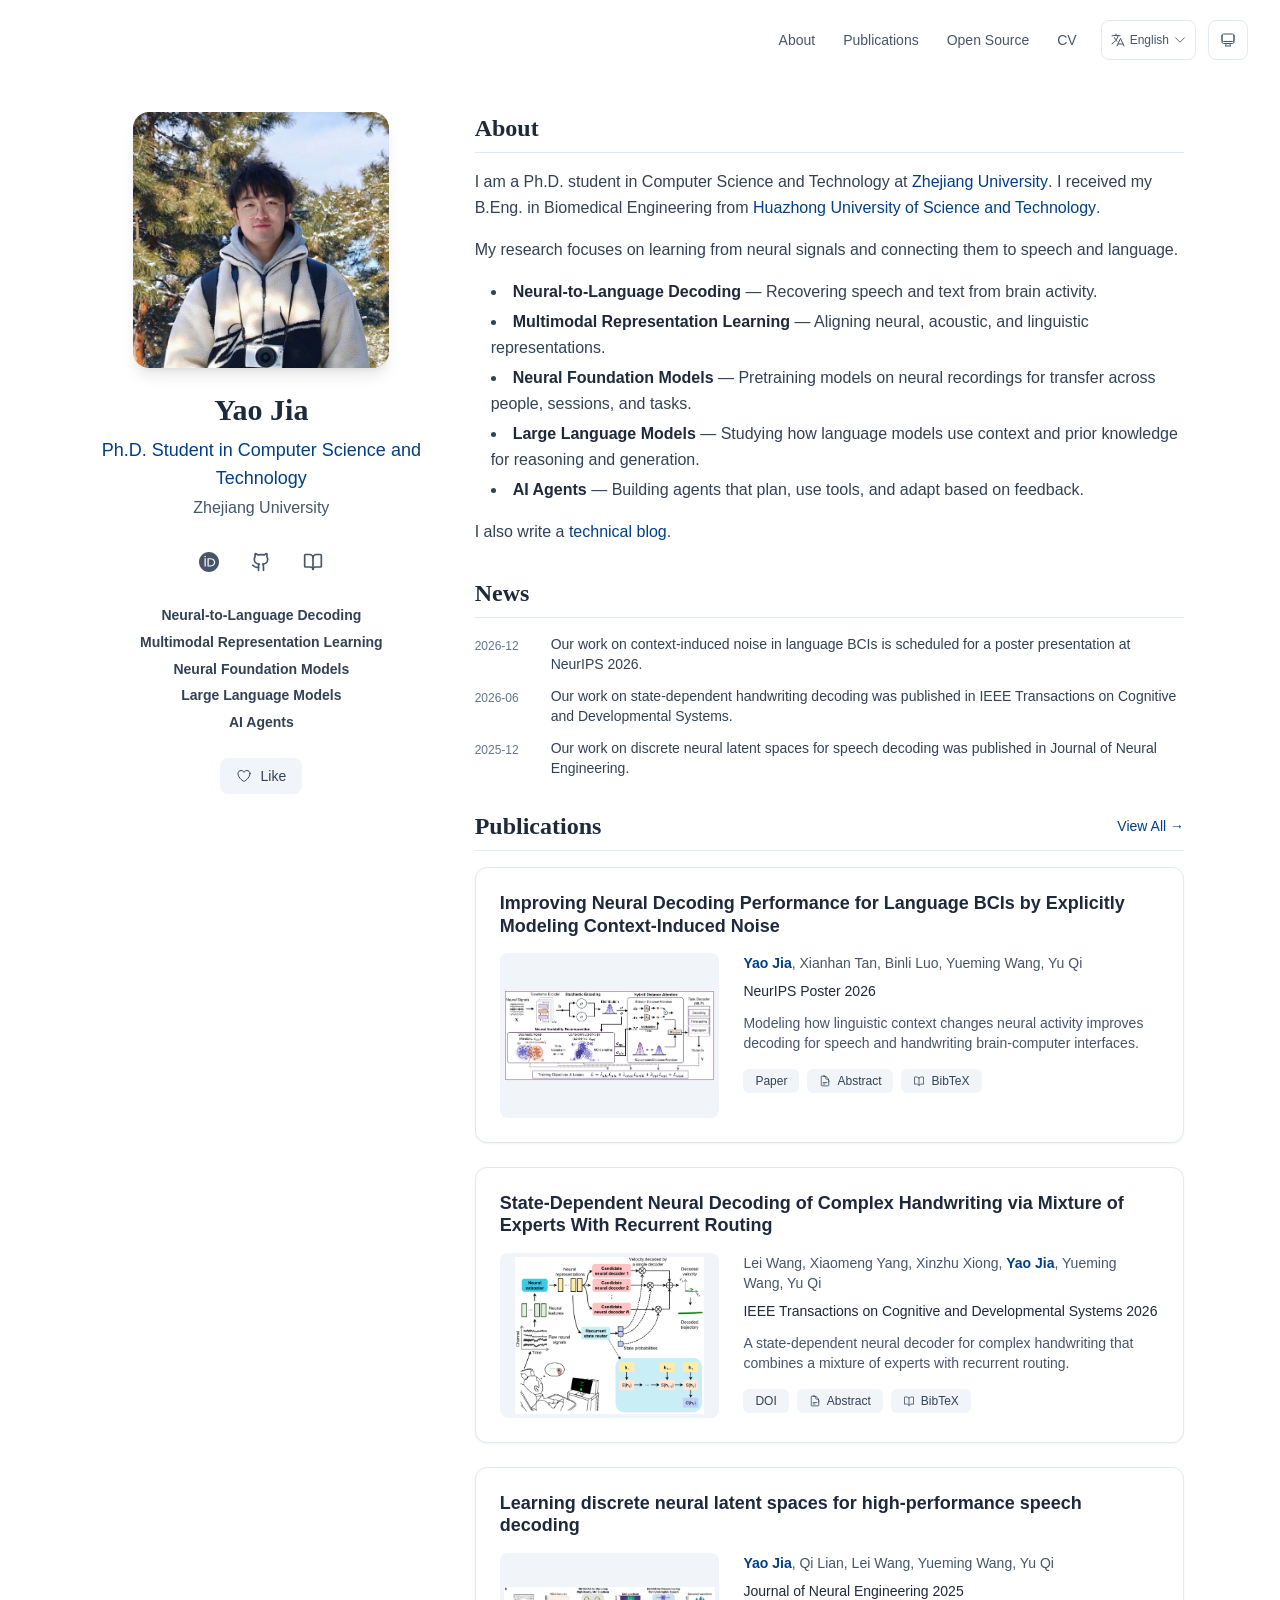
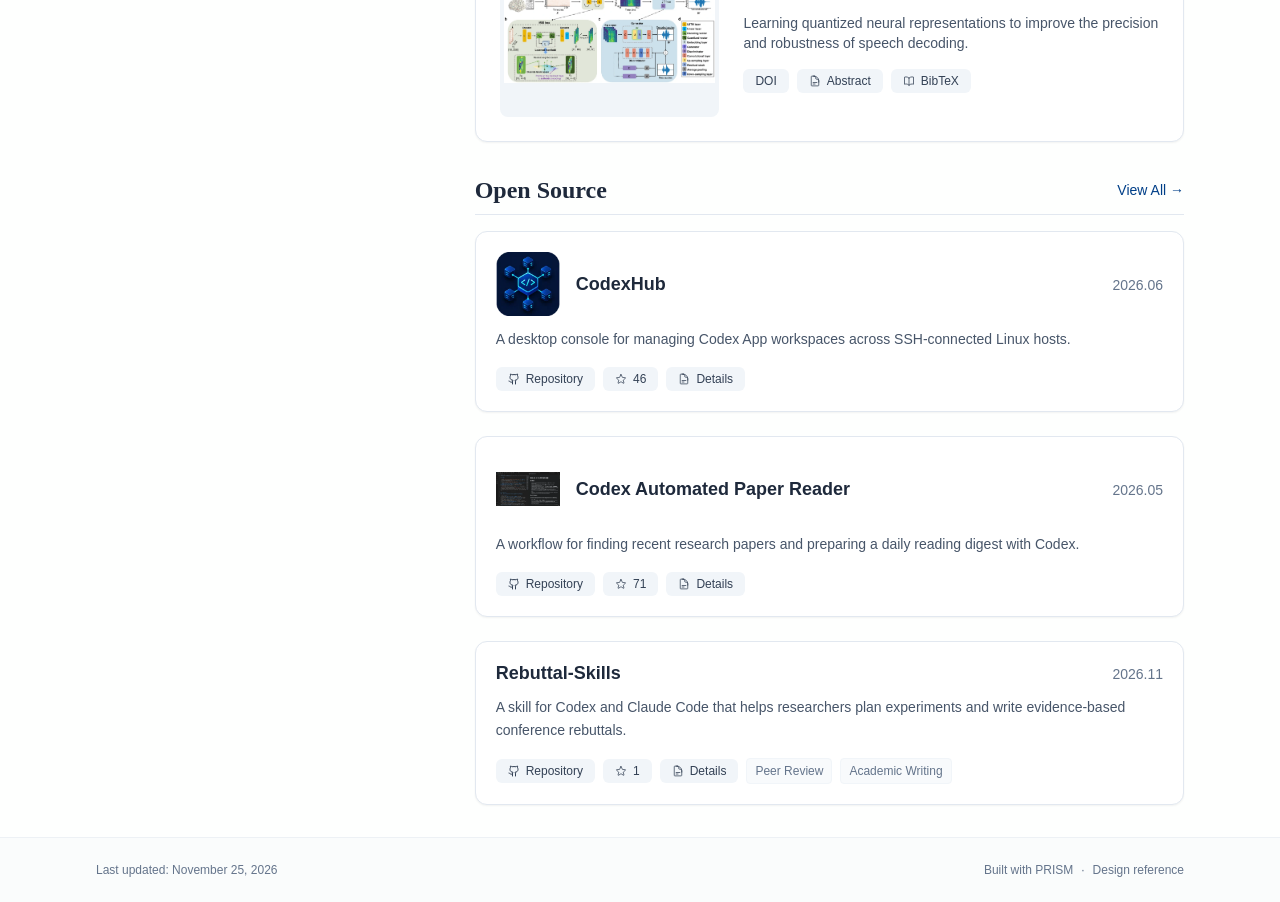
==== commit b484b11c: "Refresh academic site imagery, bilingual styling and projects" ====
--- a/index.html
+++ b/index.html
@@ -1,4 +1,4 @@
-<!DOCTYPE html><html lang="en" class="scroll-smooth"><head><meta charSet="utf-8"/><meta name="viewport" content="width=device-width, initial-scale=1"/><link rel="preload" as="image" href="/assets/site/avatar.png"/><link rel="stylesheet" href="/_next/static/css/38eccc46dd5e153f.css" data-precedence="next"/><link rel="preload" as="script" fetchPriority="low" href="/_next/static/chunks/webpack-679b75d1c4c2027c.js"/><script src="/_next/static/chunks/4bd1b696-70b6d399998de86a.js" async=""></script><script src="/_next/static/chunks/684-5aaa8290a129f299.js" async=""></script><script src="/_next/static/chunks/main-app-62d79c9c87c477aa.js" async=""></script><script src="/_next/static/chunks/461-a9a5d7b05a71d978.js" async=""></script><script src="/_next/static/chunks/874-6cc630662f3664af.js" async=""></script><script src="/_next/static/chunks/291-e39730cc9327e39b.js" async=""></script><script src="/_next/static/chunks/app/layout-657c862106c61010.js" async=""></script><script src="/_next/static/chunks/270-5511775398f2572f.js" async=""></script><script src="/_next/static/chunks/801-58433b814263e9f8.js" async=""></script><script src="/_next/static/chunks/app/page-7415fbb81495bf4b.js" async=""></script><link rel="icon" href="/assets/site/favicon.jpg" type="image/jpeg"/><script>
+<!DOCTYPE html><html lang="en" class="scroll-smooth"><head><meta charSet="utf-8"/><meta name="viewport" content="width=device-width, initial-scale=1"/><link rel="preload" as="image" href="/assets/site/portrait.webp"/><link rel="stylesheet" href="/_next/static/css/28baa3e5c0a43d48.css" data-precedence="next"/><link rel="preload" as="script" fetchPriority="low" href="/_next/static/chunks/webpack-679b75d1c4c2027c.js"/><script src="/_next/static/chunks/4bd1b696-70b6d399998de86a.js" async=""></script><script src="/_next/static/chunks/684-5aaa8290a129f299.js" async=""></script><script src="/_next/static/chunks/main-app-62d79c9c87c477aa.js" async=""></script><script src="/_next/static/chunks/461-a9a5d7b05a71d978.js" async=""></script><script src="/_next/static/chunks/874-6cc630662f3664af.js" async=""></script><script src="/_next/static/chunks/291-e39730cc9327e39b.js" async=""></script><script src="/_next/static/chunks/app/layout-eca4721b27ae357d.js" async=""></script><script src="/_next/static/chunks/270-5511775398f2572f.js" async=""></script><script src="/_next/static/chunks/801-7ef0d7e2b74d6258.js" async=""></script><script src="/_next/static/chunks/app/page-2fea67ba97609777.js" async=""></script><link rel="icon" href="/assets/site/favicon.jpg" type="image/jpeg"/><script>
               try {
                 const theme = localStorage.getItem('theme-storage');
                 const parsed = theme ? JSON.parse(theme) : null;
@@ -59,7 +59,7 @@
       root.lang = 'en';
       root.setAttribute('data-locale', 'en');
     }
-  </script><title>Yao Jia</title><meta name="description" content="Yao Jia is a Ph.D. student at Zhejiang University researching brain–computer interfaces and multimodal machine learning."/><meta name="author" content="Yao Jia"/><meta name="keywords" content="Yao Jia,PhD,Research,Zhejiang University"/><meta name="creator" content="Yao Jia"/><meta name="publisher" content="Yao Jia"/><meta property="og:title" content="Yao Jia"/><meta property="og:description" content="Yao Jia is a Ph.D. student at Zhejiang University researching brain–computer interfaces and multimodal machine learning."/><meta property="og:site_name" content="Yao Jia&#x27;s Academic Website"/><meta property="og:locale" content="en_US"/><meta property="og:type" content="website"/><meta name="twitter:card" content="summary"/><meta name="twitter:title" content="Yao Jia"/><meta name="twitter:description" content="Yao Jia is a Ph.D. student at Zhejiang University researching brain–computer interfaces and multimodal machine learning."/><link rel="icon" href="/assets/site/favicon.jpg"/><script>document.querySelectorAll('body link[rel="icon"], body link[rel="apple-touch-icon"]').forEach(el => document.head.appendChild(el))</script><script src="/_next/static/chunks/polyfills-42372ed130431b0a.js" noModule=""></script></head><body class="font-sans antialiased"><div style="visibility:hidden"><nav class="fixed top-0 left-0 right-0 z-50" data-headlessui-state=""><div class="transition-all duration-300 ease-out bg-transparent" style="transform:translateY(-100px)"><div class="max-w-7xl mx-auto px-4 sm:px-6 lg:px-8"><div class="flex justify-between items-center h-16 lg:h-20"><div class="flex-shrink-0" tabindex="0"><a class="text-xl lg:text-2xl font-serif font-semibold text-primary hover:text-accent transition-colors duration-200" href="/">Yao Jia</a></div><div class="hidden lg:block"><div class="ml-10 flex items-center space-x-3"><div class="relative flex items-baseline space-x-1"><a data-nav-href="/" class="relative px-3 py-2 text-sm font-medium rounded-lg transition-colors duration-150 text-primary" href="/">About</a><a data-nav-href="/publications" class="relative px-3 py-2 text-sm font-medium rounded-lg transition-colors duration-150 text-neutral-600" href="/publications/">Publications</a><a data-nav-href="/projects" class="relative px-3 py-2 text-sm font-medium rounded-lg transition-colors duration-150 text-neutral-600" href="/projects/">Open Source</a><a data-nav-href="/cv" class="relative px-3 py-2 text-sm font-medium rounded-lg transition-colors duration-150 text-neutral-600" href="/cv/">CV</a></div><div class="flex items-center justify-center w-14 h-10 rounded-lg border border-neutral-200 dark:border-[rgba(148,163,184,0.24)] bg-background dark:bg-neutral-800"><div class="w-6 h-4 rounded bg-neutral-300 animate-pulse"></div></div><div class="flex items-center justify-center w-10 h-10 rounded-lg border border-neutral-200 dark:border-[rgba(148,163,184,0.24)] bg-background dark:bg-neutral-800"><div class="w-4 h-4 rounded-full bg-neutral-300 animate-pulse"></div></div></div></div><div class="lg:hidden flex items-center space-x-2"><div class="flex items-center justify-center w-14 h-10 rounded-lg border border-neutral-200 dark:border-[rgba(148,163,184,0.24)] bg-background dark:bg-neutral-800"><div class="w-6 h-4 rounded bg-neutral-300 animate-pulse"></div></div><div class="flex items-center justify-center w-10 h-10 rounded-lg border border-neutral-200 dark:border-[rgba(148,163,184,0.24)] bg-background dark:bg-neutral-800"><div class="w-4 h-4 rounded-full bg-neutral-300 animate-pulse"></div></div><button class="inline-flex items-center justify-center p-2 rounded-md text-neutral-600 hover:text-primary hover:bg-neutral-100 dark:hover:bg-neutral-800 focus:outline-none focus:ring-2 focus:ring-inset focus:ring-accent transition-colors duration-200" id="headlessui-disclosure-button-«R7pdb»" type="button" aria-expanded="false" data-headlessui-state=""><span class="sr-only">Open main menu</span><div><svg xmlns="http://www.w3.org/2000/svg" fill="none" viewBox="0 0 24 24" stroke-width="1.5" stroke="currentColor" aria-hidden="true" data-slot="icon" class="block h-6 w-6"><path stroke-linecap="round" stroke-linejoin="round" d="M3.75 6.75h16.5M3.75 12h16.5m-16.5 5.25h16.5"></path></svg></div></button></div></div></div></div></nav><main class="min-h-screen pt-16 lg:pt-20"><div class="max-w-6xl mx-auto px-4 sm:px-6 lg:px-8 py-8 bg-background min-h-screen"><div class="grid grid-cols-1 lg:grid-cols-3 gap-12"><div class="lg:col-span-1 lg:self-start lg:sticky lg:top-8"><div style="opacity:0;transform:translateY(20px)"><div class="w-64 h-64 mx-auto mb-6 rounded-2xl overflow-hidden shadow-lg hover:shadow-xl transition-all duration-200 hover:scale-105"><img alt="Yao Jia" width="256" height="256" decoding="async" data-nimg="1" class="w-full h-full object-cover object-center" style="color:transparent" src="/assets/site/avatar.png"/></div><div class="text-center mb-6"><h1 class="text-3xl font-serif font-bold text-primary mb-2">Yao Jia</h1><p class="text-lg text-accent font-medium mb-1">Ph.D. Student in Computer Science and Technology</p><div class="text-neutral-600 mb-2 space-y-1"><p>Zhejiang University</p></div></div><div class="flex flex-wrap justify-center gap-3 sm:gap-4 mb-6 relative px-2"><a href="https://orcid.org/0000-0003-3118-3885" target="_blank" rel="noopener noreferrer" class="p-2 sm:p-2 text-neutral-600 dark:text-neutral-400 hover:text-accent transition-colors duration-200" aria-label="ORCID"><svg viewBox="0 0 24 24" fill="currentColor" class="h-5 w-5" xmlns="http://www.w3.org/2000/svg"><path d="M12 0C5.372 0 0 5.372 0 12s5.372 12 12 12 12-5.372 12-12S18.628 0 12 0zM7.369 4.378c.525 0 .947.431.947.947s-.422.947-.947.947a.95.95 0 0 1-.947-.947c0-.525.422-.947.947-.947zm-.722 3.038h1.444v10.041H6.647V7.416zm3.562 0h3.9c3.712 0 5.344 2.653 5.344 5.025 0 2.578-2.016 5.025-5.325 5.025h-3.919V7.416zm1.444 1.303v7.444h2.297c3.272 0 4.022-2.484 4.022-3.722 0-2.016-1.284-3.722-4.097-3.722h-2.222z"></path></svg></a><a href="https://github.com/Jurio0304" target="_blank" rel="noopener noreferrer" class="p-2 sm:p-2 text-neutral-600 dark:text-neutral-400 hover:text-accent transition-colors duration-200" aria-label="GitHub"><svg xmlns="http://www.w3.org/2000/svg" width="24" height="24" viewBox="0 0 24 24" fill="none" stroke="currentColor" stroke-width="2" stroke-linecap="round" stroke-linejoin="round" class="lucide lucide-github h-5 w-5" aria-hidden="true"><path d="M15 22v-4a4.8 4.8 0 0 0-1-3.5c3 0 6-2 6-5.5.08-1.25-.27-2.48-1-3.5.28-1.15.28-2.35 0-3.5 0 0-1 0-3 1.5-2.64-.5-5.36-.5-8 0C6 2 5 2 5 2c-.3 1.15-.3 2.35 0 3.5A5.403 5.403 0 0 0 4 9c0 3.5 3 5.5 6 5.5-.39.49-.68 1.05-.85 1.65-.17.6-.22 1.23-.15 1.85v4"></path><path d="M9 18c-4.51 2-5-2-7-2"></path></svg></a><a href="https://jurio.blog.csdn.net/" target="_blank" rel="noopener noreferrer" class="p-2 sm:p-2 text-neutral-600 dark:text-neutral-400 hover:text-accent transition-colors duration-200" aria-label="CSDN Blog"><svg xmlns="http://www.w3.org/2000/svg" width="24" height="24" viewBox="0 0 24 24" fill="none" stroke="currentColor" stroke-width="2" stroke-linecap="round" stroke-linejoin="round" class="lucide lucide-book-open h-5 w-5" aria-hidden="true"><path d="M12 7v14"></path><path d="M3 18a1 1 0 0 1-1-1V4a1 1 0 0 1 1-1h5a4 4 0 0 1 4 4 4 4 0 0 1 4-4h5a1 1 0 0 1 1 1v13a1 1 0 0 1-1 1h-6a3 3 0 0 0-3 3 3 3 0 0 0-3-3z"></path></svg></a></div><div class="mb-6 space-y-1"><p class="text-sm font-semibold text-neutral-700 dark:text-neutral-500 text-center leading-relaxed">Neural-to-Language Decoding</p><p class="text-sm font-semibold text-neutral-700 dark:text-neutral-500 text-center leading-relaxed">Multimodal Representation Learning</p><p class="text-sm font-semibold text-neutral-700 dark:text-neutral-500 text-center leading-relaxed">Neural Foundation Models</p><p class="text-sm font-semibold text-neutral-700 dark:text-neutral-500 text-center leading-relaxed">Large Language Models</p><p class="text-sm font-semibold text-neutral-700 dark:text-neutral-500 text-center leading-relaxed">AI Agents</p></div><div class="flex justify-center"><div class="relative"><button class="flex items-center space-x-2 px-4 py-2 rounded-lg font-medium text-sm transition-all duration-200 bg-neutral-100 dark:bg-neutral-800 text-neutral-700 dark:text-neutral-500 hover:bg-red-50 dark:hover:bg-red-900/20 hover:text-red-600 dark:hover:text-red-400 cursor-pointer" tabindex="0"><svg xmlns="http://www.w3.org/2000/svg" fill="none" viewBox="0 0 24 24" stroke-width="1.5" stroke="currentColor" aria-hidden="true" data-slot="icon" class="h-4 w-4"><path stroke-linecap="round" stroke-linejoin="round" d="M21 8.25c0-2.485-2.099-4.5-4.688-4.5-1.935 0-3.597 1.126-4.312 2.733-.715-1.607-2.377-2.733-4.313-2.733C5.1 3.75 3 5.765 3 8.25c0 7.22 9 12 9 12s9-4.78 9-12Z"></path></svg><span>Like</span></button></div></div></div></div><div class="lg:col-span-2 space-y-8"><section id="about" class="scroll-mt-24 space-y-8"><section style="opacity:0;transform:translateY(20px)"><h2 class="text-2xl font-serif font-bold text-primary mb-4">About</h2><div class="text-neutral-700 dark:text-neutral-600 leading-relaxed"><p class="mb-4 last:mb-0">I am a Ph.D. student in Computer Science and Technology at <a href="https://www.zju.edu.cn/english/" node="[object Object]" target="_blank" rel="noopener noreferrer" class="text-accent font-medium transition-all duration-200 rounded hover:bg-accent/10 hover:shadow-sm">Zhejiang University</a>. I received my B.Eng. in Biomedical Engineering from <a href="https://english.hust.edu.cn/" node="[object Object]" target="_blank" rel="noopener noreferrer" class="text-accent font-medium transition-all duration-200 rounded hover:bg-accent/10 hover:shadow-sm">Huazhong University of Science and Technology</a>.</p>
+  </script><title>Yao Jia</title><meta name="description" content="Yao Jia is a Ph.D. student at Zhejiang University researching brain–computer interfaces and multimodal machine learning."/><meta name="author" content="Yao Jia"/><meta name="keywords" content="Yao Jia,PhD,Research,Zhejiang University"/><meta name="creator" content="Yao Jia"/><meta name="publisher" content="Yao Jia"/><meta property="og:title" content="Yao Jia"/><meta property="og:description" content="Yao Jia is a Ph.D. student at Zhejiang University researching brain–computer interfaces and multimodal machine learning."/><meta property="og:site_name" content="Yao Jia&#x27;s Academic Website"/><meta property="og:locale" content="en_US"/><meta property="og:type" content="website"/><meta name="twitter:card" content="summary"/><meta name="twitter:title" content="Yao Jia"/><meta name="twitter:description" content="Yao Jia is a Ph.D. student at Zhejiang University researching brain–computer interfaces and multimodal machine learning."/><link rel="icon" href="/assets/site/favicon.jpg"/><script>document.querySelectorAll('body link[rel="icon"], body link[rel="apple-touch-icon"]').forEach(el => document.head.appendChild(el))</script><script src="/_next/static/chunks/polyfills-42372ed130431b0a.js" noModule=""></script></head><body class="font-sans antialiased"><div style="visibility:hidden"><nav class="fixed top-0 left-0 right-0 z-50" data-headlessui-state=""><div class="transition-all duration-300 ease-out bg-transparent" style="transform:translateY(-100px)"><div class="max-w-7xl mx-auto px-4 sm:px-6 lg:px-8"><div class="flex justify-end items-center h-16 lg:h-20"><div class="hidden lg:block"><div class="flex items-center space-x-3"><div class="relative flex items-baseline space-x-1"><a data-nav-href="/" class="relative px-3 py-2 text-sm font-medium rounded-lg transition-colors duration-150 text-primary" href="/">About</a><a data-nav-href="/publications" class="relative px-3 py-2 text-sm font-medium rounded-lg transition-colors duration-150 text-neutral-600" href="/publications/">Publications</a><a data-nav-href="/projects" class="relative px-3 py-2 text-sm font-medium rounded-lg transition-colors duration-150 text-neutral-600" href="/projects/">Open Source</a><a data-nav-href="/cv" class="relative px-3 py-2 text-sm font-medium rounded-lg transition-colors duration-150 text-neutral-600" href="/cv/">CV</a></div><div class="flex items-center justify-center w-14 h-10 rounded-lg border border-neutral-200 dark:border-[rgba(148,163,184,0.24)] bg-background dark:bg-neutral-800"><div class="w-6 h-4 rounded bg-neutral-300 animate-pulse"></div></div><div class="flex items-center justify-center w-10 h-10 rounded-lg border border-neutral-200 dark:border-[rgba(148,163,184,0.24)] bg-background dark:bg-neutral-800"><div class="w-4 h-4 rounded-full bg-neutral-300 animate-pulse"></div></div></div></div><div class="lg:hidden flex items-center space-x-2"><div class="flex items-center justify-center w-14 h-10 rounded-lg border border-neutral-200 dark:border-[rgba(148,163,184,0.24)] bg-background dark:bg-neutral-800"><div class="w-6 h-4 rounded bg-neutral-300 animate-pulse"></div></div><div class="flex items-center justify-center w-10 h-10 rounded-lg border border-neutral-200 dark:border-[rgba(148,163,184,0.24)] bg-background dark:bg-neutral-800"><div class="w-4 h-4 rounded-full bg-neutral-300 animate-pulse"></div></div><button class="inline-flex items-center justify-center p-2 rounded-md text-neutral-600 hover:text-primary hover:bg-neutral-100 dark:hover:bg-neutral-800 focus:outline-none focus:ring-2 focus:ring-inset focus:ring-accent transition-colors duration-200" id="headlessui-disclosure-button-«R79db»" type="button" aria-expanded="false" data-headlessui-state=""><span class="sr-only">Open main menu</span><div><svg xmlns="http://www.w3.org/2000/svg" fill="none" viewBox="0 0 24 24" stroke-width="1.5" stroke="currentColor" aria-hidden="true" data-slot="icon" class="block h-6 w-6"><path stroke-linecap="round" stroke-linejoin="round" d="M3.75 6.75h16.5M3.75 12h16.5m-16.5 5.25h16.5"></path></svg></div></button></div></div></div></div></nav><main class="min-h-screen pt-16 lg:pt-20"><div class="max-w-6xl mx-auto px-4 sm:px-6 lg:px-8 py-8 bg-background min-h-screen"><div class="grid grid-cols-1 lg:grid-cols-3 gap-12"><div class="lg:col-span-1 lg:self-start lg:sticky lg:top-8"><div style="opacity:0;transform:translateY(20px)"><div class="w-64 h-64 mx-auto mb-6 rounded-2xl overflow-hidden shadow-lg hover:shadow-xl transition-all duration-200 hover:scale-105"><img alt="Yao Jia" width="256" height="256" decoding="async" data-nimg="1" class="w-full h-full object-cover object-center" style="color:transparent" src="/assets/site/portrait.webp"/></div><div class="text-center mb-6"><h1 class="text-3xl font-serif font-bold text-primary mb-2">Yao Jia</h1><p class="text-lg text-accent font-medium mb-1">Ph.D. Student in Computer Science and Technology</p><div class="text-neutral-600 mb-2 space-y-1"><p>Zhejiang University</p></div></div><div class="flex flex-wrap justify-center gap-3 sm:gap-4 mb-6 relative px-2"><a href="https://orcid.org/0000-0003-3118-3885" target="_blank" rel="noopener noreferrer" class="p-2 sm:p-2 text-neutral-600 dark:text-neutral-400 hover:text-accent transition-colors duration-200" aria-label="ORCID"><svg viewBox="0 0 24 24" fill="currentColor" class="h-5 w-5" xmlns="http://www.w3.org/2000/svg"><path d="M12 0C5.372 0 0 5.372 0 12s5.372 12 12 12 12-5.372 12-12S18.628 0 12 0zM7.369 4.378c.525 0 .947.431.947.947s-.422.947-.947.947a.95.95 0 0 1-.947-.947c0-.525.422-.947.947-.947zm-.722 3.038h1.444v10.041H6.647V7.416zm3.562 0h3.9c3.712 0 5.344 2.653 5.344 5.025 0 2.578-2.016 5.025-5.325 5.025h-3.919V7.416zm1.444 1.303v7.444h2.297c3.272 0 4.022-2.484 4.022-3.722 0-2.016-1.284-3.722-4.097-3.722h-2.222z"></path></svg></a><a href="https://github.com/Jurio0304" target="_blank" rel="noopener noreferrer" class="p-2 sm:p-2 text-neutral-600 dark:text-neutral-400 hover:text-accent transition-colors duration-200" aria-label="GitHub"><svg xmlns="http://www.w3.org/2000/svg" width="24" height="24" viewBox="0 0 24 24" fill="none" stroke="currentColor" stroke-width="2" stroke-linecap="round" stroke-linejoin="round" class="lucide lucide-github h-5 w-5" aria-hidden="true"><path d="M15 22v-4a4.8 4.8 0 0 0-1-3.5c3 0 6-2 6-5.5.08-1.25-.27-2.48-1-3.5.28-1.15.28-2.35 0-3.5 0 0-1 0-3 1.5-2.64-.5-5.36-.5-8 0C6 2 5 2 5 2c-.3 1.15-.3 2.35 0 3.5A5.403 5.403 0 0 0 4 9c0 3.5 3 5.5 6 5.5-.39.49-.68 1.05-.85 1.65-.17.6-.22 1.23-.15 1.85v4"></path><path d="M9 18c-4.51 2-5-2-7-2"></path></svg></a><a href="https://jurio.blog.csdn.net/" target="_blank" rel="noopener noreferrer" class="p-2 sm:p-2 text-neutral-600 dark:text-neutral-400 hover:text-accent transition-colors duration-200" aria-label="CSDN Blog"><svg xmlns="http://www.w3.org/2000/svg" width="24" height="24" viewBox="0 0 24 24" fill="none" stroke="currentColor" stroke-width="2" stroke-linecap="round" stroke-linejoin="round" class="lucide lucide-book-open h-5 w-5" aria-hidden="true"><path d="M12 7v14"></path><path d="M3 18a1 1 0 0 1-1-1V4a1 1 0 0 1 1-1h5a4 4 0 0 1 4 4 4 4 0 0 1 4-4h5a1 1 0 0 1 1 1v13a1 1 0 0 1-1 1h-6a3 3 0 0 0-3 3 3 3 0 0 0-3-3z"></path></svg></a></div><div class="mb-6 space-y-1"><p class="text-sm font-semibold text-neutral-700 dark:text-neutral-500 text-center leading-relaxed">Neural-to-Language Decoding</p><p class="text-sm font-semibold text-neutral-700 dark:text-neutral-500 text-center leading-relaxed">Multimodal Representation Learning</p><p class="text-sm font-semibold text-neutral-700 dark:text-neutral-500 text-center leading-relaxed">Neural Foundation Models</p><p class="text-sm font-semibold text-neutral-700 dark:text-neutral-500 text-center leading-relaxed">Large Language Models</p><p class="text-sm font-semibold text-neutral-700 dark:text-neutral-500 text-center leading-relaxed">AI Agents</p></div><div class="flex justify-center"><div class="relative"><button class="flex items-center space-x-2 px-4 py-2 rounded-lg font-medium text-sm transition-all duration-200 bg-neutral-100 dark:bg-neutral-800 text-neutral-700 dark:text-neutral-500 hover:bg-red-50 dark:hover:bg-red-900/20 hover:text-red-600 dark:hover:text-red-400 cursor-pointer" tabindex="0"><svg xmlns="http://www.w3.org/2000/svg" fill="none" viewBox="0 0 24 24" stroke-width="1.5" stroke="currentColor" aria-hidden="true" data-slot="icon" class="h-4 w-4"><path stroke-linecap="round" stroke-linejoin="round" d="M21 8.25c0-2.485-2.099-4.5-4.688-4.5-1.935 0-3.597 1.126-4.312 2.733-.715-1.607-2.377-2.733-4.313-2.733C5.1 3.75 3 5.765 3 8.25c0 7.22 9 12 9 12s9-4.78 9-12Z"></path></svg><span>Like</span></button></div></div></div></div><div class="lg:col-span-2 space-y-8"><section id="about" class="scroll-mt-24 space-y-8"><section style="opacity:0;transform:translateY(20px)"><h2 class="section-heading text-2xl font-serif font-bold text-primary mb-4">About</h2><div class="text-neutral-700 dark:text-neutral-600 leading-relaxed"><p class="mb-4 last:mb-0">I am a Ph.D. student in Computer Science and Technology at <a href="https://www.zju.edu.cn/english/" node="[object Object]" target="_blank" rel="noopener noreferrer" class="text-accent font-medium transition-all duration-200 rounded hover:bg-accent/10 hover:shadow-sm">Zhejiang University</a>. I received my B.Eng. in Biomedical Engineering from <a href="https://english.hust.edu.cn/" node="[object Object]" target="_blank" rel="noopener noreferrer" class="text-accent font-medium transition-all duration-200 rounded hover:bg-accent/10 hover:shadow-sm">Huazhong University of Science and Technology</a>.</p>
 <p class="mb-4 last:mb-0">My research focuses on learning from neural signals and connecting them to speech and language.</p>
 <ul class="list-disc list-inside mb-4 space-y-1 ml-4">
 <li class="mb-1"><strong class="font-semibold text-primary">Neural-to-Language Decoding</strong> — Recovering speech and text from brain activity.</li>
@@ -68,4 +68,4 @@
 <li class="mb-1"><strong class="font-semibold text-primary">Large Language Models</strong> — Studying how language models use context and prior knowledge for reasoning and generation.</li>
 <li class="mb-1"><strong class="font-semibold text-primary">AI Agents</strong> — Building agents that plan, use tools, and adapt based on feedback.</li>
 </ul>
-<p class="mb-4 last:mb-0">I also write a <a href="https://jurio.blog.csdn.net/" node="[object Object]" target="_blank" rel="noopener noreferrer" class="text-accent font-medium transition-all duration-200 rounded hover:bg-accent/10 hover:shadow-sm">technical blog</a>.</p></div></section><section style="opacity:0;transform:translateY(20px)"><h2 class="text-2xl font-serif font-bold text-primary mb-4">News</h2><div class="space-y-3"><div class="flex items-start space-x-3"><span class="text-xs text-neutral-500 mt-1 w-16 flex-shrink-0">2026-12</span><p class="text-sm text-neutral-700">Our work on context-induced noise in language BCIs is scheduled for a poster presentation at NeurIPS 2026.</p></div><div class="flex items-start space-x-3"><span class="text-xs text-neutral-500 mt-1 w-16 flex-shrink-0">2026-06</span><p class="text-sm text-neutral-700">Our work on state-dependent handwriting decoding was published in IEEE Transactions on Cognitive and Developmental Systems.</p></div><div class="flex items-start space-x-3"><span class="text-xs text-neutral-500 mt-1 w-16 flex-shrink-0">2025-12</span><p class="text-sm text-neutral-700">Our work on discrete neural latent spaces for speech decoding was published in Journal of Neural Engineering.</p></div></div></section><section style="opacity:0;transform:translateY(20px)"><div class="flex items-center justify-between mb-4"><h2 class="text-2xl font-serif font-bold text-primary">Selected Publications</h2><a class="text-accent hover:text-accent-dark text-sm font-medium transition-all duration-200 rounded hover:bg-accent/10 hover:shadow-sm" href="/publications/">View All<!-- --> →</a></div><div class="space-y-6"><div class="bg-white dark:bg-neutral-900 p-6 rounded-xl shadow-sm border border-neutral-200 dark:border-neutral-800 hover:shadow-md transition-all duration-200" style="opacity:0;transform:translateY(20px)"><h3 class="text-lg font-semibold text-primary mb-4 leading-tight">Improving Neural Decoding Performance for Language BCIs by Explicitly Modeling Context-Induced Noise</h3><div class="flex flex-col md:flex-row gap-6"><div class="w-full md:w-1/3 flex-shrink-0"><div class="aspect-video md:aspect-[4/3] relative rounded-lg overflow-hidden bg-neutral-100 dark:bg-neutral-800"><img alt="Improving Neural Decoding Performance for Language BCIs by Explicitly Modeling Context-Induced Noise" loading="lazy" decoding="async" data-nimg="fill" class="object-contain p-1" style="position:absolute;height:100%;width:100%;left:0;top:0;right:0;bottom:0;color:transparent" src="/assets/publications/jia2026context/preview.webp"/></div></div><div class="flex-1 min-w-0"><p class="text-sm text-neutral-600 dark:text-neutral-400 mb-2"><span><span class="font-semibold text-accent ">Yao Jia</span>, </span><span><span class=" ">Xianhan Tan</span>, </span><span><span class=" ">Binli Luo</span>, </span><span><span class=" ">Yueming Wang</span>, </span><span><span class=" ">Yu Qi</span></span></p><p class="text-sm font-medium text-neutral-800 dark:text-neutral-600 mb-3">NeurIPS Poster<!-- --> <!-- -->2026</p><p class="text-sm text-neutral-600 dark:text-neutral-500 mb-4 line-clamp-3">Modeling how linguistic context changes neural activity improves decoding for speech and handwriting brain-computer interfaces.</p><div class="flex flex-wrap gap-2"><a href="https://neurips.cc/virtual/2026/loc/sydney/poster/148927" target="_blank" rel="noopener noreferrer" class="inline-flex items-center px-3 py-1 rounded-md text-xs font-medium bg-neutral-100 dark:bg-neutral-800 text-neutral-700 dark:text-neutral-300 hover:bg-accent hover:text-white transition-colors">Paper</a><button class="inline-flex items-center px-3 py-1 rounded-md text-xs font-medium transition-colors bg-neutral-100 dark:bg-neutral-800 text-neutral-700 dark:text-neutral-300 hover:bg-accent hover:text-white"><svg xmlns="http://www.w3.org/2000/svg" fill="none" viewBox="0 0 24 24" stroke-width="1.5" stroke="currentColor" aria-hidden="true" data-slot="icon" class="h-3 w-3 mr-1.5"><path stroke-linecap="round" stroke-linejoin="round" d="M19.5 14.25v-2.625a3.375 3.375 0 0 0-3.375-3.375h-1.5A1.125 1.125 0 0 1 13.5 7.125v-1.5a3.375 3.375 0 0 0-3.375-3.375H8.25m0 12.75h7.5m-7.5 3H12M10.5 2.25H5.625c-.621 0-1.125.504-1.125 1.125v17.25c0 .621.504 1.125 1.125 1.125h12.75c.621 0 1.125-.504 1.125-1.125V11.25a9 9 0 0 0-9-9Z"></path></svg>Abstract</button><button class="inline-flex items-center px-3 py-1 rounded-md text-xs font-medium transition-colors bg-neutral-100 dark:bg-neutral-800 text-neutral-700 dark:text-neutral-300 hover:bg-accent hover:text-white"><svg xmlns="http://www.w3.org/2000/svg" fill="none" viewBox="0 0 24 24" stroke-width="1.5" stroke="currentColor" aria-hidden="true" data-slot="icon" class="h-3 w-3 mr-1.5"><path stroke-linecap="round" stroke-linejoin="round" d="M12 6.042A8.967 8.967 0 0 0 6 3.75c-1.052 0-2.062.18-3 .512v14.25A8.987 8.987 0 0 1 6 18c2.305 0 4.408.867 6 2.292m0-14.25a8.966 8.966 0 0 1 6-2.292c1.052 0 2.062.18 3 .512v14.25A8.987 8.987 0 0 0 18 18a8.967 8.967 0 0 0-6 2.292m0-14.25v14.25"></path></svg>BibTeX</button></div></div></div></div><div class="bg-white dark:bg-neutral-900 p-6 rounded-xl shadow-sm border border-neutral-200 dark:border-neutral-800 hover:shadow-md transition-all duration-200" style="opacity:0;transform:translateY(20px)"><h3 class="text-lg font-semibold text-primary mb-4 leading-tight">State-Dependent Neural Decoding of Complex Handwriting via Mixture of Experts With Recurrent Routing</h3><div class="flex flex-col md:flex-row gap-6"><div class="w-full md:w-1/3 flex-shrink-0"><div class="aspect-video md:aspect-[4/3] relative rounded-lg overflow-hidden bg-neutral-100 dark:bg-neutral-800"><img alt="State-Dependent Neural Decoding of Complex Handwriting via Mixture of Experts With Recurrent Routing" loading="lazy" decoding="async" data-nimg="fill" class="object-contain p-1" style="position:absolute;height:100%;width:100%;left:0;top:0;right:0;bottom:0;color:transparent" src="/assets/publications/wang2026handwriting/preview.webp"/></div></div><div class="flex-1 min-w-0"><p class="text-sm text-neutral-600 dark:text-neutral-400 mb-2"><span><span class=" ">Lei Wang</span>, </span><span><span class=" ">Xiaomeng Yang</span>, </span><span><span class=" ">Xinzhu Xiong</span>, </span><span><span class="font-semibold text-accent ">Yao Jia</span>, </span><span><span class=" ">Yueming Wang</span>, </span><span><span class=" ">Yu Qi</span></span></p><p class="text-sm font-medium text-neutral-800 dark:text-neutral-600 mb-3">IEEE Transactions on Cognitive and Developmental Systems<!-- --> <!-- -->2026</p><p class="text-sm text-neutral-600 dark:text-neutral-500 mb-4 line-clamp-3">A state-dependent neural decoder for complex handwriting that combines a mixture of experts with recurrent routing.</p><div class="flex flex-wrap gap-2"><a href="https://doi.org/10.1109/TCDS.2025.3642409" target="_blank" rel="noopener noreferrer" class="inline-flex items-center px-3 py-1 rounded-md text-xs font-medium bg-neutral-100 dark:bg-neutral-800 text-neutral-700 dark:text-neutral-300 hover:bg-accent hover:text-white transition-colors">DOI</a><button class="inline-flex items-center px-3 py-1 rounded-md text-xs font-medium transition-colors bg-neutral-100 dark:bg-neutral-800 text-neutral-700 dark:text-neutral-300 hover:bg-accent hover:text-white"><svg xmlns="http://www.w3.org/2000/svg" fill="none" viewBox="0 0 24 24" stroke-width="1.5" stroke="currentColor" aria-hidden="true" data-slot="icon" class="h-3 w-3 mr-1.5"><path stroke-linecap="round" stroke-linejoin="round" d="M19.5 14.25v-2.625a3.375 3.375 0 0 0-3.375-3.375h-1.5A1.125 1.125 0 0 1 13.5 7.125v-1.5a3.375 3.375 0 0 0-3.375-3.375H8.25m0 12.75h7.5m-7.5 3H12M10.5 2.25H5.625c-.621 0-1.125.504-1.125 1.125v17.25c0 .621.504 1.125 1.125 1.125h12.75c.621 0 1.125-.504 1.125-1.125V11.25a9 9 0 0 0-9-9Z"></path></svg>Abstract</button><button class="inline-flex items-center px-3 py-1 rounded-md text-xs font-medium transition-colors bg-neutral-100 dark:bg-neutral-800 text-neutral-700 dark:text-neutral-300 hover:bg-accent hover:text-white"><svg xmlns="http://www.w3.org/2000/svg" fill="none" viewBox="0 0 24 24" stroke-width="1.5" stroke="currentColor" aria-hidden="true" data-slot="icon" class="h-3 w-3 mr-1.5"><path stroke-linecap="round" stroke-linejoin="round" d="M12 6.042A8.967 8.967 0 0 0 6 3.75c-1.052 0-2.062.18-3 .512v14.25A8.987 8.987 0 0 1 6 18c2.305 0 4.408.867 6 2.292m0-14.25a8.966 8.966 0 0 1 6-2.292c1.052 0 2.062.18 3 .512v14.25A8.987 8.987 0 0 0 18 18a8.967 8.967 0 0 0-6 2.292m0-14.25v14.25"></path></svg>BibTeX</button></div></div></div></div><div class="bg-white dark:bg-neutral-900 p-6 rounded-xl shadow-sm border border-neutral-200 dark:border-neutral-800 hover:shadow-md transition-all duration-200" style="opacity:0;transform:translateY(20px)"><h3 class="text-lg font-semibold text-primary mb-4 leading-tight">Learning discrete neural latent spaces for high-performance speech decoding</h3><div class="flex flex-col md:flex-row gap-6"><div class="w-full md:w-1/3 flex-shrink-0"><div class="aspect-video md:aspect-[4/3] relative rounded-lg overflow-hidden bg-neutral-100 dark:bg-neutral-800"><img alt="Learning discrete neural latent spaces for high-performance speech decoding" loading="lazy" decoding="async" data-nimg="fill" class="object-contain p-1" style="position:absolute;height:100%;width:100%;left:0;top:0;right:0;bottom:0;color:transparent" src="/assets/publications/jia2025discrete/preview.webp"/></div></div><div class="flex-1 min-w-0"><p class="text-sm text-neutral-600 dark:text-neutral-400 mb-2"><span><span class="font-semibold text-accent ">Yao Jia</span>, </span><span><span class=" ">Qi Lian</span>, </span><span><span class=" ">Lei Wang</span>, </span><span><span class=" ">Yueming Wang</span>, </span><span><span class=" ">Yu Qi</span></span></p><p class="text-sm font-medium text-neutral-800 dark:text-neutral-600 mb-3">Journal of Neural Engineering<!-- --> <!-- -->2025</p><p class="text-sm text-neutral-600 dark:text-neutral-500 mb-4 line-clamp-3">Learning quantized neural representations to improve the precision and robustness of speech decoding.</p><div class="flex flex-wrap gap-2"><a href="https://doi.org/10.1088/1741-2552/ae2ccd" target="_blank" rel="noopener noreferrer" class="inline-flex items-center px-3 py-1 rounded-md text-xs font-medium bg-neutral-100 dark:bg-neutral-800 text-neutral-700 dark:text-neutral-300 hover:bg-accent hover:text-white transition-colors">DOI</a><button class="inline-flex items-center px-3 py-1 rounded-md text-xs font-medium transition-colors bg-neutral-100 dark:bg-neutral-800 text-neutral-700 dark:text-neutral-300 hover:bg-accent hover:text-white"><svg xmlns="http://www.w3.org/2000/svg" fill="none" viewBox="0 0 24 24" stroke-width="1.5" stroke="currentColor" aria-hidden="true" data-slot="icon" class="h-3 w-3 mr-1.5"><path stroke-linecap="round" stroke-linejoin="round" d="M19.5 14.25v-2.625a3.375 3.375 0 0 0-3.375-3.375h-1.5A1.125 1.125 0 0 1 13.5 7.125v-1.5a3.375 3.375 0 0 0-3.375-3.375H8.25m0 12.75h7.5m-7.5 3H12M10.5 2.25H5.625c-.621 0-1.125.504-1.125 1.125v17.25c0 .621.504 1.125 1.125 1.125h12.75c.621 0 1.125-.504 1.125-1.125V11.25a9 9 0 0 0-9-9Z"></path></svg>Abstract</button><button class="inline-flex items-center px-3 py-1 rounded-md text-xs font-medium transition-colors bg-neutral-100 dark:bg-neutral-800 text-neutral-700 dark:text-neutral-300 hover:bg-accent hover:text-white"><svg xmlns="http://www.w3.org/2000/svg" fill="none" viewBox="0 0 24 24" stroke-width="1.5" stroke="currentColor" aria-hidden="true" data-slot="icon" class="h-3 w-3 mr-1.5"><path stroke-linecap="round" stroke-linejoin="round" d="M12 6.042A8.967 8.967 0 0 0 6 3.75c-1.052 0-2.062.18-3 .512v14.25A8.987 8.987 0 0 1 6 18c2.305 0 4.408.867 6 2.292m0-14.25a8.966 8.966 0 0 1 6-2.292c1.052 0 2.062.18 3 .512v14.25A8.987 8.987 0 0 0 18 18a8.967 8.967 0 0 0-6 2.292m0-14.25v14.25"></path></svg>BibTeX</button></div></div></div></div></div></section><section style="opacity:0;transform:translateY(20px)"><div class="flex items-center justify-between mb-4"><h2 class="text-2xl font-serif font-bold text-primary">Selected Projects</h2><a class="text-accent hover:text-accent-dark text-sm font-medium transition-all duration-200 rounded hover:bg-accent/10 hover:shadow-sm" href="/projects/">View All<!-- --> →</a></div><div class="space-y-6"><div class="bg-white dark:bg-neutral-900 p-5 rounded-xl shadow-sm border border-neutral-200 dark:border-neutral-800 hover:shadow-md transition-all duration-200" style="opacity:0;transform:translateY(20px)"><div class="flex items-center gap-4 mb-3"><div class="w-16 h-16 flex-shrink-0 relative"><img alt="CodexHub" loading="lazy" decoding="async" data-nimg="fill" class="object-contain" style="position:absolute;height:100%;width:100%;left:0;top:0;right:0;bottom:0;color:transparent" src="/assets/projects/codexhub/logo.webp"/></div><div class="flex-1 min-w-0 flex items-baseline justify-between gap-3"><h3 class="text-lg font-semibold text-primary leading-tight truncate"><a href="https://github.com/Jurio0304/CodexHub" target="_blank" rel="noopener noreferrer" class="hover:text-accent transition-colors">CodexHub</a></h3><span class="text-sm text-neutral-500 font-medium whitespace-nowrap">2026.06</span></div></div><div class="text-sm text-neutral-600 dark:text-neutral-500 mb-4 leading-relaxed"><p class="mb-3 last:mb-0">A desktop console for managing Codex App workspaces across SSH-connected Linux hosts.</p></div><div class="flex flex-wrap items-center gap-2"><a href="https://github.com/Jurio0304/CodexHub" target="_blank" rel="noopener noreferrer" class="inline-flex items-center px-3 py-1 rounded-md text-xs font-medium bg-neutral-100 dark:bg-neutral-800 text-neutral-700 dark:text-neutral-300 hover:bg-accent hover:text-white transition-colors"><svg xmlns="http://www.w3.org/2000/svg" width="24" height="24" viewBox="0 0 24 24" fill="none" stroke="currentColor" stroke-width="2" stroke-linecap="round" stroke-linejoin="round" class="lucide lucide-github h-3 w-3 mr-1.5" aria-hidden="true"><path d="M15 22v-4a4.8 4.8 0 0 0-1-3.5c3 0 6-2 6-5.5.08-1.25-.27-2.48-1-3.5.28-1.15.28-2.35 0-3.5 0 0-1 0-3 1.5-2.64-.5-5.36-.5-8 0C6 2 5 2 5 2c-.3 1.15-.3 2.35 0 3.5A5.403 5.403 0 0 0 4 9c0 3.5 3 5.5 6 5.5-.39.49-.68 1.05-.85 1.65-.17.6-.22 1.23-.15 1.85v4"></path><path d="M9 18c-4.51 2-5-2-7-2"></path></svg>Repository</a><span class="inline-flex items-center px-3 py-1 rounded-md text-xs font-medium bg-neutral-100 dark:bg-neutral-800 text-neutral-700 dark:text-neutral-300" title="Stars"><svg xmlns="http://www.w3.org/2000/svg" fill="none" viewBox="0 0 24 24" stroke-width="1.5" stroke="currentColor" aria-hidden="true" data-slot="icon" class="h-3 w-3 mr-1.5"><path stroke-linecap="round" stroke-linejoin="round" d="M11.48 3.499a.562.562 0 0 1 1.04 0l2.125 5.111a.563.563 0 0 0 .475.345l5.518.442c.499.04.701.663.321.988l-4.204 3.602a.563.563 0 0 0-.182.557l1.285 5.385a.562.562 0 0 1-.84.61l-4.725-2.885a.562.562 0 0 0-.586 0L6.982 20.54a.562.562 0 0 1-.84-.61l1.285-5.386a.562.562 0 0 0-.182-.557l-4.204-3.602a.562.562 0 0 1 .321-.988l5.518-.442a.563.563 0 0 0 .475-.345L11.48 3.5Z"></path></svg>46</span><button class="inline-flex items-center px-3 py-1 rounded-md text-xs font-medium transition-colors bg-neutral-100 dark:bg-neutral-800 text-neutral-700 dark:text-neutral-300 hover:bg-accent hover:text-white"><svg xmlns="http://www.w3.org/2000/svg" fill="none" viewBox="0 0 24 24" stroke-width="1.5" stroke="currentColor" aria-hidden="true" data-slot="icon" class="h-3 w-3 mr-1.5"><path stroke-linecap="round" stroke-linejoin="round" d="M19.5 14.25v-2.625a3.375 3.375 0 0 0-3.375-3.375h-1.5A1.125 1.125 0 0 1 13.5 7.125v-1.5a3.375 3.375 0 0 0-3.375-3.375H8.25m0 12.75h7.5m-7.5 3H12M10.5 2.25H5.625c-.621 0-1.125.504-1.125 1.125v17.25c0 .621.504 1.125 1.125 1.125h12.75c.621 0 1.125-.504 1.125-1.125V11.25a9 9 0 0 0-9-9Z"></path></svg>Details</button></div></div><div class="bg-white dark:bg-neutral-900 p-5 rounded-xl shadow-sm border border-neutral-200 dark:border-neutral-800 hover:shadow-md transition-all duration-200" style="opacity:0;transform:translateY(20px)"><div class="flex items-center gap-4 mb-3"><div class="w-16 h-16 flex-shrink-0 relative"><img alt="Codex Automated Paper Reader" loading="lazy" decoding="async" data-nimg="fill" class="object-contain" style="position:absolute;height:100%;width:100%;left:0;top:0;right:0;bottom:0;color:transparent" src="/assets/projects/paper-reader/preview.webp"/></div><div class="flex-1 min-w-0 flex items-baseline justify-between gap-3"><h3 class="text-lg font-semibold text-primary leading-tight truncate"><a href="https://github.com/Jurio0304/Codex_Automated_Paper_Reader" target="_blank" rel="noopener noreferrer" class="hover:text-accent transition-colors">Codex Automated Paper Reader</a></h3><span class="text-sm text-neutral-500 font-medium whitespace-nowrap">2026.05</span></div></div><div class="text-sm text-neutral-600 dark:text-neutral-500 mb-4 leading-relaxed"><p class="mb-3 last:mb-0">A workflow for finding recent research papers and preparing a daily reading digest with Codex.</p></div><div class="flex flex-wrap items-center gap-2"><a href="https://github.com/Jurio0304/Codex_Automated_Paper_Reader" target="_blank" rel="noopener noreferrer" class="inline-flex items-center px-3 py-1 rounded-md text-xs font-medium bg-neutral-100 dark:bg-neutral-800 text-neutral-700 dark:text-neutral-300 hover:bg-accent hover:text-white transition-colors"><svg xmlns="http://www.w3.org/2000/svg" width="24" height="24" viewBox="0 0 24 24" fill="none" stroke="currentColor" stroke-width="2" stroke-linecap="round" stroke-linejoin="round" class="lucide lucide-github h-3 w-3 mr-1.5" aria-hidden="true"><path d="M15 22v-4a4.8 4.8 0 0 0-1-3.5c3 0 6-2 6-5.5.08-1.25-.27-2.48-1-3.5.28-1.15.28-2.35 0-3.5 0 0-1 0-3 1.5-2.64-.5-5.36-.5-8 0C6 2 5 2 5 2c-.3 1.15-.3 2.35 0 3.5A5.403 5.403 0 0 0 4 9c0 3.5 3 5.5 6 5.5-.39.49-.68 1.05-.85 1.65-.17.6-.22 1.23-.15 1.85v4"></path><path d="M9 18c-4.51 2-5-2-7-2"></path></svg>Repository</a><span class="inline-flex items-center px-3 py-1 rounded-md text-xs font-medium bg-neutral-100 dark:bg-neutral-800 text-neutral-700 dark:text-neutral-300" title="Stars"><svg xmlns="http://www.w3.org/2000/svg" fill="none" viewBox="0 0 24 24" stroke-width="1.5" stroke="currentColor" aria-hidden="true" data-slot="icon" class="h-3 w-3 mr-1.5"><path stroke-linecap="round" stroke-linejoin="round" d="M11.48 3.499a.562.562 0 0 1 1.04 0l2.125 5.111a.563.563 0 0 0 .475.345l5.518.442c.499.04.701.663.321.988l-4.204 3.602a.563.563 0 0 0-.182.557l1.285 5.385a.562.562 0 0 1-.84.61l-4.725-2.885a.562.562 0 0 0-.586 0L6.982 20.54a.562.562 0 0 1-.84-.61l1.285-5.386a.562.562 0 0 0-.182-.557l-4.204-3.602a.562.562 0 0 1 .321-.988l5.518-.442a.563.563 0 0 0 .475-.345L11.48 3.5Z"></path></svg>71</span><button class="inline-flex items-center px-3 py-1 rounded-md text-xs font-medium transition-colors bg-neutral-100 dark:bg-neutral-800 text-neutral-700 dark:text-neutral-300 hover:bg-accent hover:text-white"><svg xmlns="http://www.w3.org/2000/svg" fill="none" viewBox="0 0 24 24" stroke-width="1.5" stroke="currentColor" aria-hidden="true" data-slot="icon" class="h-3 w-3 mr-1.5"><path stroke-linecap="round" stroke-linejoin="round" d="M19.5 14.25v-2.625a3.375 3.375 0 0 0-3.375-3.375h-1.5A1.125 1.125 0 0 1 13.5 7.125v-1.5a3.375 3.375 0 0 0-3.375-3.375H8.25m0 12.75h7.5m-7.5 3H12M10.5 2.25H5.625c-.621 0-1.125.504-1.125 1.125v17.25c0 .621.504 1.125 1.125 1.125h12.75c.621 0 1.125-.504 1.125-1.125V11.25a9 9 0 0 0-9-9Z"></path></svg>Details</button></div></div><div class="bg-white dark:bg-neutral-900 p-5 rounded-xl shadow-sm border border-neutral-200 dark:border-neutral-800 hover:shadow-md transition-all duration-200" style="opacity:0;transform:translateY(20px)"><div class="flex items-center gap-4 mb-3"><div class="flex-1 min-w-0 flex items-baseline justify-between gap-3"><h3 class="text-lg font-semibold text-primary leading-tight truncate"><a href="https://github.com/Jurio0304/Speech-decoding-method-based-on-cortical-EEG" target="_blank" rel="noopener noreferrer" class="hover:text-accent transition-colors">Speech Decoding from Cortical EEG</a></h3><span class="text-sm text-neutral-500 font-medium whitespace-nowrap">2022.04</span></div></div><div class="text-sm text-neutral-600 dark:text-neutral-500 mb-4 leading-relaxed"><p class="mb-3 last:mb-0">Undergraduate thesis notes on decoding speech features from stereoelectroencephalography (sEEG).</p></div><div class="flex flex-wrap items-center gap-2"><a href="https://github.com/Jurio0304/Speech-decoding-method-based-on-cortical-EEG" target="_blank" rel="noopener noreferrer" class="inline-flex items-center px-3 py-1 rounded-md text-xs font-medium bg-neutral-100 dark:bg-neutral-800 text-neutral-700 dark:text-neutral-300 hover:bg-accent hover:text-white transition-colors"><svg xmlns="http://www.w3.org/2000/svg" width="24" height="24" viewBox="0 0 24 24" fill="none" stroke="currentColor" stroke-width="2" stroke-linecap="round" stroke-linejoin="round" class="lucide lucide-github h-3 w-3 mr-1.5" aria-hidden="true"><path d="M15 22v-4a4.8 4.8 0 0 0-1-3.5c3 0 6-2 6-5.5.08-1.25-.27-2.48-1-3.5.28-1.15.28-2.35 0-3.5 0 0-1 0-3 1.5-2.64-.5-5.36-.5-8 0C6 2 5 2 5 2c-.3 1.15-.3 2.35 0 3.5A5.403 5.403 0 0 0 4 9c0 3.5 3 5.5 6 5.5-.39.49-.68 1.05-.85 1.65-.17.6-.22 1.23-.15 1.85v4"></path><path d="M9 18c-4.51 2-5-2-7-2"></path></svg>Repository</a><span class="inline-flex items-center px-3 py-1 rounded-md text-xs font-medium bg-neutral-100 dark:bg-neutral-800 text-neutral-700 dark:text-neutral-300" title="Stars"><svg xmlns="http://www.w3.org/2000/svg" fill="none" viewBox="0 0 24 24" stroke-width="1.5" stroke="currentColor" aria-hidden="true" data-slot="icon" class="h-3 w-3 mr-1.5"><path stroke-linecap="round" stroke-linejoin="round" d="M11.48 3.499a.562.562 0 0 1 1.04 0l2.125 5.111a.563.563 0 0 0 .475.345l5.518.442c.499.04.701.663.321.988l-4.204 3.602a.563.563 0 0 0-.182.557l1.285 5.385a.562.562 0 0 1-.84.61l-4.725-2.885a.562.562 0 0 0-.586 0L6.982 20.54a.562.562 0 0 1-.84-.61l1.285-5.386a.562.562 0 0 0-.182-.557l-4.204-3.602a.562.562 0 0 1 .321-.988l5.518-.442a.563.563 0 0 0 .475-.345L11.48 3.5Z"></path></svg>1</span><button class="inline-flex items-center px-3 py-1 rounded-md text-xs font-medium transition-colors bg-neutral-100 dark:bg-neutral-800 text-neutral-700 dark:text-neutral-300 hover:bg-accent hover:text-white"><svg xmlns="http://www.w3.org/2000/svg" fill="none" viewBox="0 0 24 24" stroke-width="1.5" stroke="currentColor" aria-hidden="true" data-slot="icon" class="h-3 w-3 mr-1.5"><path stroke-linecap="round" stroke-linejoin="round" d="M19.5 14.25v-2.625a3.375 3.375 0 0 0-3.375-3.375h-1.5A1.125 1.125 0 0 1 13.5 7.125v-1.5a3.375 3.375 0 0 0-3.375-3.375H8.25m0 12.75h7.5m-7.5 3H12M10.5 2.25H5.625c-.621 0-1.125.504-1.125 1.125v17.25c0 .621.504 1.125 1.125 1.125h12.75c.621 0 1.125-.504 1.125-1.125V11.25a9 9 0 0 0-9-9Z"></path></svg>Details</button></div></div></div></section></section></div></div></div><!--$--><!--/$--><!--$--><!--/$--></main><footer class="border-t border-neutral-200/50 bg-neutral-50/50 dark:bg-neutral-900/50 dark:border-neutral-700/50"><div class="max-w-6xl mx-auto px-4 sm:px-6 lg:px-8 py-6"><div class="flex flex-col sm:flex-row justify-between items-center gap-2"><p class="text-xs text-neutral-500">Last updated<!-- -->: <!-- -->November 25, 2026</p><p class="text-xs text-neutral-500 flex items-center"><a href="https://github.com/xyjoey/PRISM" target="_blank" rel="noopener noreferrer">Built with PRISM</a><span class="ml-2">🚀</span></p></div></div></footer></div><script src="/_next/static/chunks/webpack-679b75d1c4c2027c.js" async=""></script><script>(self.__next_f=self.__next_f||[]).push([0])</script><script>self.__next_f.push([1,"1:\"$Sreact.fragment\"\n3:I[3719,[\"461\",\"static/chunks/461-a9a5d7b05a71d978.js\",\"874\",\"static/chunks/874-6cc630662f3664af.js\",\"291\",\"static/chunks/291-e39730cc9327e39b.js\",\"177\",\"static/chunks/app/layout-657c862106c61010.js\"],\"ThemeProvider\"]\n4:I[310,[\"461\",\"static/chunks/461-a9a5d7b05a71d978.js\",\"874\",\"static/chunks/874-6cc630662f3664af.js\",\"291\",\"static/chunks/291-e39730cc9327e39b.js\",\"177\",\"static/chunks/app/layout-657c862106c61010.js\"],\"LocaleProvider\"]\n5:I[4574,[\"461\",\"static/chunks/461-a9a5d7b05a71d978.js\",\"874\",\"static/chunks/874-6cc630662f3664af.js\",\"291\",\"static/chunks/291-e39730cc9327e39b.js\",\"177\",\"static/chunks/app/layout-657c862106c61010.js\"],\"default\"]\n6:I[7555,[],\"\"]\n7:I[1295,[],\"\"]\n8:I[2548,[\"461\",\"static/chunks/461-a9a5d7b05a71d978.js\",\"874\",\"static/chunks/874-6cc630662f3664af.js\",\"291\",\"static/chunks/291-e39730cc9327e39b.js\",\"177\",\"static/chunks/app/layout-657c862106c61010.js\"],\"default\"]\n9:I[4349,[\"461\",\"static/chunks/461-a9a5d7b05a71d978.js\",\"270\",\"static/chunks/270-5511775398f2572f.js\",\"874\",\"static/chunks/874-6cc630662f3664af.js\",\"801\",\"static/chunks/801-58433b814263e9f8.js\",\"974\",\"static/chunks/app/page-7415fbb81495bf4b.js\"],\"default\"]\na:I[9665,[],\"MetadataBoundary\"]\nc:I[9665,[],\"OutletBoundary\"]\nf:I[4911,[],\"AsyncMetadataOutlet\"]\n11:I[9665,[],\"ViewportBoundary\"]\n13:I[6614,[],\"\"]\n:HL[\"/_next/static/css/38eccc46dd5e153f.css\",\"style\"]\n2:T5d7,\n    try {\n      const cfg = {\"enabled\":true,\"locales\":[\"zh\",\"en\"],\"defaultLocale\":\"en\",\"mode\":\"auto\",\"fixedLocale\":\"en\",\"persist\":true,\"switcher\":true,\"labels\":{\"zh\":\"中文\",\"en\":\"English\"}};\n      const storageKey = 'locale-storage';\n      const normalize = (value) =\u003e typeof value === 'string' ? value.trim().replace('_', '-').toLowerCase() : '';\n      const matchLocale = (candidate) =\u003e {\n        const normalized = normalize(candidate);\n        if (!normalized) return null;\n        if (cfg.locales.includes(normalized)) return normalized;\n        const language = normalized.split('-')[0];\n        if (cfg.locales.includes(language)) return language;\n        "])</script><script>self.__next_f.push([1,"return null;\n      };\n\n      let resolved = null;\n\n      if (!cfg.enabled) {\n        resolved = cfg.defaultLocale;\n      } else if (cfg.persist) {\n        resolved = matchLocale(localStorage.getItem(storageKey));\n      }\n\n      if (!resolved) {\n        if (cfg.mode === 'fixed') {\n          resolved = cfg.fixedLocale;\n        } else {\n          resolved = matchLocale(navigator.language);\n        }\n      }\n\n      if (!resolved) {\n        resolved = cfg.defaultLocale;\n      }\n\n      const root = document.documentElement;\n      root.lang = resolved;\n      root.setAttribute('data-locale', resolved);\n\n      if (cfg.persist) {\n        localStorage.setItem(storageKey, resolved);\n      }\n    } catch (e) {\n      const root = document.documentElement;\n      root.lang = 'en';\n      root.setAttribute('data-locale', 'en');\n    }\n  "])</script><script>self.__next_f.push([1,"0:{\"P\":null,\"b\":\"R5MnjdcDIvEyAKML0W60m\",\"p\":\"\",\"c\":[\"\",\"\"],\"i\":false,\"f\":[[[\"\",{\"children\":[\"__PAGE__\",{}]},\"$undefined\",\"$undefined\",true],[\"\",[\"$\",\"$1\",\"c\",{\"children\":[[[\"$\",\"link\",\"0\",{\"rel\":\"stylesheet\",\"href\":\"/_next/static/css/38eccc46dd5e153f.css\",\"precedence\":\"next\",\"crossOrigin\":\"$undefined\",\"nonce\":\"$undefined\"}]],[\"$\",\"html\",null,{\"lang\":\"en\",\"className\":\"scroll-smooth\",\"suppressHydrationWarning\":true,\"children\":[[\"$\",\"head\",null,{\"children\":[[\"$\",\"link\",null,{\"rel\":\"icon\",\"href\":\"/assets/site/favicon.jpg\",\"type\":\"image/jpeg\"}],[\"$\",\"script\",null,{\"dangerouslySetInnerHTML\":{\"__html\":\"\\n              try {\\n                const theme = localStorage.getItem('theme-storage');\\n                const parsed = theme ? JSON.parse(theme) : null;\\n                const setting = parsed?.state?.theme || 'system';\\n                const prefersDark = typeof window !== 'undefined' \u0026\u0026 window.matchMedia \u0026\u0026 window.matchMedia('(prefers-color-scheme: dark)').matches;\\n                const effective = setting === 'dark' ? 'dark' : (setting === 'light' ? 'light' : (prefersDark ? 'dark' : 'light'));\\n                var root = document.documentElement;\\n                root.classList.add(effective);\\n                root.setAttribute('data-theme', effective);\\n              } catch (e) {\\n                var root = document.documentElement;\\n                root.classList.add('light');\\n                root.setAttribute('data-theme', 'light');\\n              }\\n            \"}}],[\"$\",\"script\",null,{\"dangerouslySetInnerHTML\":{\"__html\":\"$2\"}}]]}],[\"$\",\"body\",null,{\"className\":\"font-sans antialiased\",\"children\":[\"$\",\"$L3\",null,{\"children\":[\"$\",\"$L4\",null,{\"config\":{\"enabled\":true,\"locales\":[\"zh\",\"en\"],\"defaultLocale\":\"en\",\"mode\":\"auto\",\"fixedLocale\":\"en\",\"persist\":true,\"switcher\":true,\"labels\":{\"zh\":\"中文\",\"en\":\"English\"}},\"children\":[[\"$\",\"$L5\",null,{\"items\":[{\"title\":\"About\",\"type\":\"page\",\"target\":\"about\",\"href\":\"/\"},{\"title\":\"Publications\",\"type\":\"page\",\"target\":\"publications\",\"href\":\"/publications\"},{\"title\":\"Open Source\",\"type\":\"page\",\"target\":\"projects\",\"href\":\"/projects\"},{\"title\":\"CV\",\"type\":\"page\",\"target\":\"cv\",\"href\":\"/cv\"}],\"siteTitle\":\"Yao Jia\",\"enableOnePageMode\":false,\"i18n\":\"$0:f:0:1:1:props:children:1:props:children:1:props:children:props:children:props:config\",\"itemsByLocale\":{\"zh\":[{\"title\":\"关于我\",\"type\":\"page\",\"target\":\"about\",\"href\":\"/\"},{\"title\":\"论文\",\"type\":\"page\",\"target\":\"publications\",\"href\":\"/publications\"},{\"title\":\"开源项目\",\"type\":\"page\",\"target\":\"projects\",\"href\":\"/projects\"},{\"title\":\"简历\",\"type\":\"page\",\"target\":\"cv\",\"href\":\"/cv\"}],\"en\":\"$0:f:0:1:1:props:children:1:props:children:1:props:children:props:children:props:children:0:props:items\"},\"siteTitleByLocale\":{\"zh\":\"Yao Jia\",\"en\":\"Yao Jia\"}}],[\"$\",\"main\",null,{\"className\":\"min-h-screen pt-16 lg:pt-20\",\"children\":[\"$\",\"$L6\",null,{\"parallelRouterKey\":\"children\",\"error\":\"$undefined\",\"errorStyles\":\"$undefined\",\"errorScripts\":\"$undefined\",\"template\":[\"$\",\"$L7\",null,{}],\"templateStyles\":\"$undefined\",\"templateScripts\":\"$undefined\",\"notFound\":[[[\"$\",\"title\",null,{\"children\":\"404: This page could not be found.\"}],[\"$\",\"div\",null,{\"style\":{\"fontFamily\":\"system-ui,\\\"Segoe UI\\\",Roboto,Helvetica,Arial,sans-serif,\\\"Apple Color Emoji\\\",\\\"Segoe UI Emoji\\\"\",\"height\":\"100vh\",\"textAlign\":\"center\",\"display\":\"flex\",\"flexDirection\":\"column\",\"alignItems\":\"center\",\"justifyContent\":\"center\"},\"children\":[\"$\",\"div\",null,{\"children\":[[\"$\",\"style\",null,{\"dangerouslySetInnerHTML\":{\"__html\":\"body{color:#000;background:#fff;margin:0}.next-error-h1{border-right:1px solid rgba(0,0,0,.3)}@media (prefers-color-scheme:dark){body{color:#fff;background:#000}.next-error-h1{border-right:1px solid rgba(255,255,255,.3)}}\"}}],[\"$\",\"h1\",null,{\"className\":\"next-error-h1\",\"style\":{\"display\":\"inline-block\",\"margin\":\"0 20px 0 0\",\"padding\":\"0 23px 0 0\",\"fontSize\":24,\"fontWeight\":500,\"verticalAlign\":\"top\",\"lineHeight\":\"49px\"},\"children\":404}],[\"$\",\"div\",null,{\"style\":{\"display\":\"inline-block\"},\"children\":[\"$\",\"h2\",null,{\"style\":{\"fontSize\":14,\"fontWeight\":400,\"lineHeight\":\"49px\",\"margin\":0},\"children\":\"This page could not be found.\"}]}]]}]}]],[]],\"forbidden\":\"$undefined\",\"unauthorized\":\"$undefined\"}]}],[\"$\",\"$L8\",null,{\"lastUpdated\":\"November 25, 2026\",\"lastUpdatedByLocale\":{\"zh\":\"2026年11月25日\",\"en\":\"November 25, 2026\"},\"defaultLocale\":\"en\"}]]}]}]}]]}]]}],{\"children\":[\"__PAGE__\",[\"$\",\"$1\",\"c\",{\"children\":[[\"$\",\"$L9\",null,{\"dataByLocale\":{\"zh\":{\"author\":{\"name\":\"Yao Jia\",\"title\":\"计算机科学与技术博士生\",\"institution\":\"浙江大学\",\"avatar\":\"/assets/site/avatar.png\",\"affiliations\":\"$undefined\"},\"social\":{\"orcid\":\"https://orcid.org/0000-0003-3118-3885\",\"github\":\"https://github.com/Jurio0304\",\"blog\":\"https://jurio.blog.csdn.net/\"},\"features\":{\"enable_likes\":true,\"enable_one_page_mode\":false},\"enableOnePageMode\":false,\"researchInterests\":[\"神经到语言解码\",\"多模态表征学习\",\"神经基础模型\",\"大语言模型\",\"人工智能智能体\"],\"pagesToShow\":[{\"type\":\"about\",\"id\":\"about\",\"sections\":[{\"id\":\"about\",\"type\":\"markdown\",\"source\":\"about/bio.md\",\"title\":\"关于我\",\"content\":\"我是[浙江大学](https://www.zju.edu.cn/)计算机科学与技术专业的博士生，本科毕业于[华中科技大学](https://www.hust.edu.cn/)生物医学工程专业，获工学学士学位。\\n\\n我的研究关注神经信号的表征学习，以及如何将神经活动与语音和语言联系起来。\\n\\n- **神经到语言解码** — 从大脑活动中解码语音和文本。\\n- **多模态表征学习** — 对齐神经、声学和语言表征。\\n- **神经基础模型** — 基于神经记录预训练模型，使模型能够迁移到不同个体、记录会话和任务。\\n- **大语言模型** — 研究语言模型如何利用上下文和先验知识进行推理与生成。\\n- **人工智能智能体** — 构建能够规划、使用工具并依据反馈调整行为的智能体。\\n\\n我也在[技术博客](https://jurio.blog.csdn.net/)上分享学习与实践记录。\\n\"},{\"id\":\"news\",\"type\":\"list\",\"source\":\"about/news.toml\",\"title\":\"动态\",\"limit\":5,\"items\":[{\"date\":\"2026-12\",\"content\":\"我们关于语言脑机接口中上下文诱发噪声的研究将在 NeurIPS 2026 进行海报展示。\"},{\"date\":\"2026-06\",\"content\":\"我们关于状态依赖手写解码的研究发表于 IEEE Transactions on Cognitive and Developmental Systems。\"},{\"date\":\"2025-12\",\"content\":\"我们关于语音解码中离散神经潜空间的研究发表于 Journal of Neural Engineering。\"}]},{\"id\":\"featured_publications\",\"type\":\"publications\",\"source\":\"publications\",\"title\":\"精选论文\",\"filter\":\"selected\",\"limit\":3,\"publications\":[{\"id\":\"jia2026context\",\"title\":\"Improving Neural Decoding Performance for Language BCIs by Explicitly Modeling Context-Induced Noise\",\"titleNodes\":[{\"type\":\"text\",\"text\":\"Improving Neural Decoding Performance for Language BCIs by Explicitly Modeling Context-Induced Noise\"}],\"authors\":[{\"name\":\"Yao Jia\",\"isHighlighted\":true,\"isCorresponding\":false,\"isCoAuthor\":false},{\"name\":\"Xianhan Tan\",\"isHighlighted\":false,\"isCorresponding\":false,\"isCoAuthor\":false},{\"name\":\"Binli Luo\",\"isHighlighted\":false,\"isCorresponding\":false,\"isCoAuthor\":false},{\"name\":\"Yueming Wang\",\"isHighlighted\":false,\"isCorresponding\":false,\"isCoAuthor\":false},{\"name\":\"Yu Qi\",\"isHighlighted\":false,\"isCorresponding\":false,\"isCoAuthor\":false}],\"year\":2026,\"month\":\"12\",\"type\":\"conference\",\"status\":\"published\",\"tags\":[\"Language BCIs\",\"Neural Decoding\",\"Context-Induced Noise\"],\"keywords\":\"$0:f:0:1:2:children:1:props:children:0:props:dataByLocale:zh:pagesToShow:0:sections:2:publications:0:tags\",\"researchArea\":\"neural-networks\",\"journal\":\"\",\"conference\":\"NeurIPS Poster\",\"url\":\"https://neurips.cc/virtual/2026/loc/sydney/poster/148927\",\"abstract\":\"同一音素或其他语言单元在不同上下文中可能对应不同的神经活动。我们将上下文引起的变化与随机噪声分离，并利用上下文成分区分相似的语言单元。多个数据集上的受控比较显示了解码性能的改善，并在官方 Brain-to-Text Benchmark '24 上评估了集成系统。\",\"description\":\"建模语言上下文引起的神经活动变化，改善语音和手写脑机接口的解码表现。\",\"selected\":true,\"preview\":\"preview.webp\",\"bibtex\":\"@inproceedings{jia2026context,\\n  title = {Improving Neural Decoding Performance for Language BCIs by Explicitly Modeling Context-Induced Noise},\\n  author = {Jia, Yao and Tan, Xianhan and Luo, Binli and Wang, Yueming and Qi, Yu},\\n  booktitle = {NeurIPS Poster},\\n  year = {2026},\\n  month = {dec},\\n  url = {https://neurips.cc/virtual/2026/loc/sydney/poster/148927}\\n}\"},{\"id\":\"wang2026handwriting\",\"title\":\"State-Dependent Neural Decoding of Complex Handwriting via Mixture of Experts With Recurrent Routing\",\"titleNodes\":[{\"type\":\"text\",\"text\":\"State-Dependent Neural Decoding of Complex Handwriting via Mixture of Experts With Recurrent Routing\"}],\"authors\":[{\"name\":\"Lei Wang\",\"isHighlighted\":false,\"isCorresponding\":false,\"isCoAuthor\":false},{\"name\":\"Xiaomeng Yang\",\"isHighlighted\":false,\"isCorresponding\":false,\"isCoAuthor\":false},{\"name\":\"Xinzhu Xiong\",\"isHighlighted\":false,\"isCorresponding\":false,\"isCoAuthor\":false},{\"name\":\"Yao Jia\",\"isHighlighted\":true,\"isCorresponding\":false,\"isCoAuthor\":false},{\"name\":\"Yueming Wang\",\"isHighlighted\":false,\"isCorresponding\":false,\"isCoAuthor\":false},{\"name\":\"Yu Qi\",\"isHighlighted\":false,\"isCorresponding\":false,\"isCoAuthor\":false}],\"year\":2026,\"month\":\"6\",\"type\":\"journal\",\"status\":\"published\",\"tags\":[\"Handwriting BCIs\",\"Neural Decoding\",\"Mixture of Experts\"],\"keywords\":\"$0:f:0:1:2:children:1:props:children:0:props:dataByLocale:zh:pagesToShow:0:sections:2:publications:1:tags\",\"researchArea\":\"neural-networks\",\"journal\":\"IEEE Transactions on Cognitive and Developmental Systems\",\"conference\":\"\",\"volume\":\"18\",\"issue\":\"3\",\"pages\":\"655--665\",\"doi\":\"10.1109/TCDS.2025.3642409\",\"url\":\"https://ieeexplore.ieee.org/document/11297164/\",\"abstract\":\"执行复杂的手写任务时，神经状态会发生变化，不同状态对运动信息的编码方式也可能不同。本文将专家混合与循环路由结合，在根据神经记录解码手写动作时显式建模这种状态依赖性。\",\"description\":\"结合专家混合与循环路由，构建面向复杂手写任务的状态依赖型神经解码器。\",\"selected\":true,\"preview\":\"preview.webp\",\"bibtex\":\"@article{wang2026handwriting,\\n  title = {State-Dependent Neural Decoding of Complex Handwriting via Mixture of Experts With Recurrent Routing},\\n  author = {Wang, Lei and Yang, Xiaomeng and Xiong, Xinzhu and Jia, Yao and Wang, Yueming and Qi, Yu},\\n  journal = {IEEE Transactions on Cognitive and Developmental Systems},\\n  year = {2026},\\n  month = {jun},\\n  volume = {18},\\n  number = {3},\\n  pages = {655--665},\\n  doi = {10.1109/TCDS.2025.3642409},\\n  url = {https://ieeexplore.ieee.org/document/11297164/}\\n}\"},{\"id\":\"jia2025discrete\",\"title\":\"Learning discrete neural latent spaces for high-performance speech decoding\",\"titleNodes\":[{\"type\":\"text\",\"text\":\"Learning discrete neural latent spaces for high-performance speech decoding\"}],\"authors\":[{\"name\":\"Yao Jia\",\"isHighlighted\":true,\"isCorresponding\":false,\"isCoAuthor\":false},{\"name\":\"Qi Lian\",\"isHighlighted\":false,\"isCorresponding\":false,\"isCoAuthor\":false},{\"name\":\"Lei Wang\",\"isHighlighted\":false,\"isCorresponding\":false,\"isCoAuthor\":false},{\"name\":\"Yueming Wang\",\"isHighlighted\":false,\"isCorresponding\":false,\"isCoAuthor\":false},{\"name\":\"Yu Qi\",\"isHighlighted\":false,\"isCorresponding\":false,\"isCoAuthor\":false}],\"year\":2025,\"month\":\"12\",\"type\":\"journal\",\"status\":\"published\",\"tags\":[\"Speech BCIs\",\"Neural Decoding\",\"Quantized Representations\"],\"keywords\":\"$0:f:0:1:2:children:1:props:children:0:props:dataByLocale:zh:pagesToShow:0:sections:2:publications:2:tags\",\"researchArea\":\"neural-networks\",\"journal\":\"Journal of Neural Engineering\",\"conference\":\"\",\"volume\":\"22\",\"issue\":\"6\",\"pages\":\"066039\",\"doi\":\"10.1088/1741-2552/ae2ccd\",\"url\":\"https://doi.org/10.1088/1741-2552/ae2ccd\",\"abstract\":\"我们通过量化表征学习网络将神经活动映射到离散潜空间，用于语音解码。基于 11 名受试者的立体脑电数据开展的实验显示，解码准确性和鲁棒性均有所提升。实验结果支持将离散神经表征用于语音脑机接口。\",\"description\":\"学习量化神经表征，以提升语音解码的准确性和鲁棒性。\",\"selected\":true,\"preview\":\"preview.webp\",\"bibtex\":\"@article{jia2025discrete,\\n  title = {Learning discrete neural latent spaces for high-performance speech decoding},\\n  author = {Jia, Yao and Lian, Qi and Wang, Lei and Wang, Yueming and Qi, Yu},\\n  journal = {Journal of Neural Engineering},\\n  year = {2025},\\n  month = {dec},\\n  volume = {22},\\n  number = {6},\\n  pages = {066039},\\n  doi = {10.1088/1741-2552/ae2ccd},\\n  url = {https://doi.org/10.1088/1741-2552/ae2ccd}\\n}\"}]},{\"id\":\"featured_projects\",\"type\":\"projects\",\"source\":\"projects\",\"title\":\"精选开源项目\",\"filter\":\"selected\",\"limit\":3,\"projects\":[{\"id\":\"codexhub\",\"order\":1,\"title\":\"CodexHub\",\"subtitle\":\"$undefined\",\"date\":\"2026.06\",\"content\":\"面向 Codex App 的桌面控制台，用于管理通过 SSH 连接的多台 Linux 工作主机。\",\"tags\":\"$undefined\",\"link\":\"https://github.com/Jurio0304/CodexHub\",\"image\":\"/assets/projects/codexhub/logo.webp\",\"attachments\":\"$undefined\",\"selected\":true,\"stars\":46,\"details\":\"CodexHub 在 Windows、macOS 和 Linux 上提供统一的主机准备、远程配置与工作区工具。\\n\\n- 检查 SSH 连通性，在修改前查看远程 Codex 环境。\\n- 预览配置档案和技能，再应用到选定的主机。\\n- 在同一工作区中使用终端、浏览 SFTP 文件并管理支持续传的文件传输。\\n\"},{\"id\":\"paper-reader\",\"order\":2,\"title\":\"Codex 论文阅读助手\",\"subtitle\":\"$undefined\",\"date\":\"2026.05\",\"content\":\"获取近期研究论文，并借助 Codex 生成每日阅读简报的工作流。\",\"tags\":\"$undefined\",\"link\":\"https://github.com/Jurio0304/Codex_Automated_Paper_Reader\",\"image\":\"/assets/projects/paper-reader/preview.webp\",\"attachments\":\"$undefined\",\"selected\":true,\"stars\":71,\"details\":\"该工作流从 arXiv 和 OpenReview 获取近期论文，也可按需加入 OpenAlex。\\n\\n- 统一论文元数据并去重，使用可解释规则对候选池进行初步排序。\\n- 由 Codex 阅读候选论文，按研究主题评估相关性，并整理成 Markdown 简报。\\n\"},{\"id\":\"cortical-eeg\",\"order\":3,\"title\":\"基于皮层脑电的语音解码\",\"subtitle\":\"$undefined\",\"date\":\"2022.04\",\"content\":\"基于立体脑电图（sEEG）解码语音特征的本科毕业设计记录。\",\"tags\":\"$undefined\",\"link\":\"https://github.com/Jurio0304/Speech-decoding-method-based-on-cortical-EEG\",\"image\":\"$undefined\",\"attachments\":\"$undefined\",\"selected\":true,\"stars\":1,\"details\":\"仓库记录了本科毕业设计中的 sEEG 语音重建流程，涵盖基于循环网络的梅尔谱解码、基于自编码器的梅尔谱优化，以及使用神经声码器重建音频波形。\\n\"}]}]}]},\"en\":{\"author\":{\"name\":\"Yao Jia\",\"title\":\"Ph.D. Student in Computer Science and Technology\",\"institution\":\"Zhejiang University\",\"avatar\":\"/assets/site/avatar.png\",\"affiliations\":\"$undefined\"},\"social\":{\"orcid\":\"https://orcid.org/0000-0003-3118-3885\",\"github\":\"https://github.com/Jurio0304\",\"blog\":\"https://jurio.blog.csdn.net/\"},\"features\":{\"enable_likes\":true,\"enable_one_page_mode\":false},\"enableOnePageMode\":false,\"researchInterests\":[\"Neural-to-Language Decoding\",\"Multimodal Representation Learning\",\"Neural Foundation Models\",\"Large Language Models\",\"AI Agents\"],\"pagesToShow\":[{\"type\":\"about\",\"id\":\"about\",\"sections\":[{\"id\":\"about\",\"type\":\"markdown\",\"source\":\"about/bio.md\",\"title\":\"About\",\"content\":\"I am a Ph.D. student in Computer Science and Technology at [Zhejiang University](https://www.zju.edu.cn/english/). I received my B.Eng. in Biomedical Engineering from [Huazhong University of Science and Technology](https://english.hust.edu.cn/).\\n\\nMy research focuses on learning from neural signals and connecting them to speech and language.\\n\\n- **Neural-to-Language Decoding** — Recovering speech and text from brain activity.\\n- **Multimodal Representation Learning** — Aligning neural, acoustic, and linguistic representations.\\n- **Neural Foundation Models** — Pretraining models on neural recordings for transfer across people, sessions, and tasks.\\n- **Large Language Models** — Studying how language models use context and prior knowledge for reasoning and generation.\\n- **AI Agents** — Building agents that plan, use tools, and adapt based on feedback.\\n\\nI also write a [technical blog](https://jurio.blog.csdn.net/).\\n\"},{\"id\":\"news\",\"type\":\"list\",\"source\":\"about/news.toml\",\"title\":\"News\",\"limit\":5,\"items\":[{\"date\":\"2026-12\",\"content\":\"Our work on context-induced noise in language BCIs is scheduled for a poster presentation at NeurIPS 2026.\"},{\"date\":\"2026-06\",\"content\":\"Our work on state-dependent handwriting decoding was published in IEEE Transactions on Cognitive and Developmental Systems.\"},{\"date\":\"2025-12\",\"content\":\"Our work on discrete neural latent spaces for speech decoding was published in Journal of Neural Engineering.\"}]},{\"id\":\"featured_publications\",\"type\":\"publications\",\"source\":\"publications\",\"title\":\"Selected Publications\",\"filter\":\"selected\",\"limit\":3,\"publications\":[{\"id\":\"jia2026context\",\"title\":\"Improving Neural Decoding Performance for Language BCIs by Explicitly Modeling Context-Induced Noise\",\"titleNodes\":[{\"type\":\"text\",\"text\":\"Improving Neural Decoding Performance for Language BCIs by Explicitly Modeling Context-Induced Noise\"}],\"authors\":[{\"name\":\"Yao Jia\",\"isHighlighted\":true,\"isCorresponding\":false,\"isCoAuthor\":false},{\"name\":\"Xianhan Tan\",\"isHighlighted\":false,\"isCorresponding\":false,\"isCoAuthor\":false},{\"name\":\"Binli Luo\",\"isHighlighted\":false,\"isCorresponding\":false,\"isCoAuthor\":false},{\"name\":\"Yueming Wang\",\"isHighlighted\":false,\"isCorresponding\":false,\"isCoAuthor\":false},{\"name\":\"Yu Qi\",\"isHighlighted\":false,\"isCorresponding\":false,\"isCoAuthor\":false}],\"year\":2026,\"month\":\"12\",\"type\":\"conference\",\"status\":\"published\",\"tags\":[\"Language BCIs\",\"Neural Decoding\",\"Context-Induced Noise\"],\"keywords\":\"$0:f:0:1:2:children:1:props:children:0:props:dataByLocale:en:pagesToShow:0:sections:2:publications:0:tags\",\"researchArea\":\"neural-networks\",\"journal\":\"\",\"conference\":\"NeurIPS Poster\",\"url\":\"https://neurips.cc/virtual/2026/loc/sydney/poster/148927\",\"abstract\":\"Language context can change the neural activity associated with the same phoneme or other linguistic unit. We separate context-dependent variation from stochastic noise and use the contextual component to distinguish similar units. Controlled comparisons across multiple datasets show improved decoding, and an integrated system is evaluated on the official Brain-to-Text Benchmark '24.\",\"description\":\"Modeling how linguistic context changes neural activity improves decoding for speech and handwriting brain-computer interfaces.\",\"selected\":true,\"preview\":\"preview.webp\",\"bibtex\":\"@inproceedings{jia2026context,\\n  title = {Improving Neural Decoding Performance for Language BCIs by Explicitly Modeling Context-Induced Noise},\\n  author = {Jia, Yao and Tan, Xianhan and Luo, Binli and Wang, Yueming and Qi, Yu},\\n  booktitle = {NeurIPS Poster},\\n  year = {2026},\\n  month = {dec},\\n  url = {https://neurips.cc/virtual/2026/loc/sydney/poster/148927}\\n}\"},{\"id\":\"wang2026handwriting\",\"title\":\"State-Dependent Neural Decoding of Complex Handwriting via Mixture of Experts With Recurrent Routing\",\"titleNodes\":[{\"type\":\"text\",\"text\":\"State-Dependent Neural Decoding of Complex Handwriting via Mixture of Experts With Recurrent Routing\"}],\"authors\":[{\"name\":\"Lei Wang\",\"isHighlighted\":false,\"isCorresponding\":false,\"isCoAuthor\":false},{\"name\":\"Xiaomeng Yang\",\"isHighlighted\":false,\"isCorresponding\":false,\"isCoAuthor\":false},{\"name\":\"Xinzhu Xiong\",\"isHighlighted\":false,\"isCorresponding\":false,\"isCoAuthor\":false},{\"name\":\"Yao Jia\",\"isHighlighted\":true,\"isCorresponding\":false,\"isCoAuthor\":false},{\"name\":\"Yueming Wang\",\"isHighlighted\":false,\"isCorresponding\":false,\"isCoAuthor\":false},{\"name\":\"Yu Qi\",\"isHighlighted\":false,\"isCorresponding\":false,\"isCoAuthor\":false}],\"year\":2026,\"month\":\"6\",\"type\":\"journal\",\"status\":\"published\",\"tags\":[\"Handwriting BCIs\",\"Neural Decoding\",\"Mixture of Experts\"],\"keywords\":\"$0:f:0:1:2:children:1:props:children:0:props:dataByLocale:en:pagesToShow:0:sections:2:publications:1:tags\",\"researchArea\":\"neural-networks\",\"journal\":\"IEEE Transactions on Cognitive and Developmental Systems\",\"conference\":\"\",\"volume\":\"18\",\"issue\":\"3\",\"pages\":\"655--665\",\"doi\":\"10.1109/TCDS.2025.3642409\",\"url\":\"https://ieeexplore.ieee.org/document/11297164/\",\"abstract\":\"Complex handwriting involves changing neural states that can encode movement differently. This study uses a mixture of experts with recurrent routing to model that state dependence when decoding handwriting from neural recordings.\",\"description\":\"A state-dependent neural decoder for complex handwriting that combines a mixture of experts with recurrent routing.\",\"selected\":true,\"preview\":\"preview.webp\",\"bibtex\":\"@article{wang2026handwriting,\\n  title = {State-Dependent Neural Decoding of Complex Handwriting via Mixture of Experts With Recurrent Routing},\\n  author = {Wang, Lei and Yang, Xiaomeng and Xiong, Xinzhu and Jia, Yao and Wang, Yueming and Qi, Yu},\\n  journal = {IEEE Transactions on Cognitive and Developmental Systems},\\n  year = {2026},\\n  month = {jun},\\n  volume = {18},\\n  number = {3},\\n  pages = {655--665},\\n  doi = {10.1109/TCDS.2025.3642409},\\n  url = {https://ieeexplore.ieee.org/document/11297164/}\\n}\"},{\"id\":\"jia2025discrete\",\"title\":\"Learning discrete neural latent spaces for high-performance speech decoding\",\"titleNodes\":[{\"type\":\"text\",\"text\":\"Learning discrete neural latent spaces for high-performance speech decoding\"}],\"authors\":[{\"name\":\"Yao Jia\",\"isHighlighted\":true,\"isCorresponding\":false,\"isCoAuthor\":false},{\"name\":\"Qi Lian\",\"isHighlighted\":false,\"isCorresponding\":false,\"isCoAuthor\":false},{\"name\":\"Lei Wang\",\"isHighlighted\":false,\"isCorresponding\":false,\"isCoAuthor\":false},{\"name\":\"Yueming Wang\",\"isHighlighted\":false,\"isCorresponding\":false,\"isCoAuthor\":false},{\"name\":\"Yu Qi\",\"isHighlighted\":false,\"isCorresponding\":false,\"isCoAuthor\":false}],\"year\":2025,\"month\":\"12\",\"type\":\"journal\",\"status\":\"published\",\"tags\":[\"Speech BCIs\",\"Neural Decoding\",\"Quantized Representations\"],\"keywords\":\"$0:f:0:1:2:children:1:props:children:0:props:dataByLocale:en:pagesToShow:0:sections:2:publications:2:tags\",\"researchArea\":\"neural-networks\",\"journal\":\"Journal of Neural Engineering\",\"conference\":\"\",\"volume\":\"22\",\"issue\":\"6\",\"pages\":\"066039\",\"doi\":\"10.1088/1741-2552/ae2ccd\",\"url\":\"https://doi.org/10.1088/1741-2552/ae2ccd\",\"abstract\":\"We train a quantized representation-learning network to map neural activity onto a discrete latent space for speech decoding. Experiments using stereotactic EEG recordings from 11 participants show improved decoding precision and robustness. The results support using discrete neural representations in speech brain-computer interfaces.\",\"description\":\"Learning quantized neural representations to improve the precision and robustness of speech decoding.\",\"selected\":true,\"preview\":\"preview.webp\",\"bibtex\":\"@article{jia2025discrete,\\n  title = {Learning discrete neural latent spaces for high-performance speech decoding},\\n  author = {Jia, Yao and Lian, Qi and Wang, Lei and Wang, Yueming and Qi, Yu},\\n  journal = {Journal of Neural Engineering},\\n  year = {2025},\\n  month = {dec},\\n  volume = {22},\\n  number = {6},\\n  pages = {066039},\\n  doi = {10.1088/1741-2552/ae2ccd},\\n  url = {https://doi.org/10.1088/1741-2552/ae2ccd}\\n}\"}]},{\"id\":\"featured_projects\",\"type\":\"projects\",\"source\":\"projects\",\"title\":\"Selected Projects\",\"filter\":\"selected\",\"limit\":3,\"projects\":[{\"id\":\"codexhub\",\"order\":1,\"title\":\"CodexHub\",\"subtitle\":\"$undefined\",\"date\":\"2026.06\",\"content\":\"A desktop console for managing Codex App workspaces across SSH-connected Linux hosts.\",\"tags\":\"$undefined\",\"link\":\"https://github.com/Jurio0304/CodexHub\",\"image\":\"/assets/projects/codexhub/logo.webp\",\"attachments\":\"$undefined\",\"selected\":true,\"stars\":46,\"details\":\"CodexHub brings host setup, remote configuration, and workspace tools into one interface for Windows, macOS, and Linux.\\n\\n- Check SSH connectivity and inspect the remote Codex environment before making changes.\\n- Preview profiles and skills, then apply them to selected hosts.\\n- Work with terminals, SFTP files, and resumable transfers from a single workspace.\\n\"},{\"id\":\"paper-reader\",\"order\":2,\"title\":\"Codex Automated Paper Reader\",\"subtitle\":\"$undefined\",\"date\":\"2026.05\",\"content\":\"A workflow for finding recent research papers and preparing a daily reading digest with Codex.\",\"tags\":\"$undefined\",\"link\":\"https://github.com/Jurio0304/Codex_Automated_Paper_Reader\",\"image\":\"/assets/projects/paper-reader/preview.webp\",\"attachments\":\"$undefined\",\"selected\":true,\"stars\":71,\"details\":\"The workflow collects recent papers from arXiv and OpenReview, with OpenAlex available as an optional source.\\n\\n- Normalize metadata, remove duplicates, and rank the initial candidate pool with transparent rules.\\n- Have Codex read the shortlist, assess relevance to the research topics, and prepare a Markdown digest.\\n\"},{\"id\":\"cortical-eeg\",\"order\":3,\"title\":\"Speech Decoding from Cortical EEG\",\"subtitle\":\"$undefined\",\"date\":\"2022.04\",\"content\":\"Undergraduate thesis notes on decoding speech features from stereoelectroencephalography (sEEG).\",\"tags\":\"$undefined\",\"link\":\"https://github.com/Jurio0304/Speech-decoding-method-based-on-cortical-EEG\",\"image\":\"$undefined\",\"attachments\":\"$undefined\",\"selected\":true,\"stars\":1,\"details\":\"The repository documents a thesis pipeline built around speech reconstruction from sEEG recordings. The notes cover a recurrent mel-spectrogram decoder, autoencoder-based refinement, and waveform reconstruction with a neural vocoder.\\n\"}]}]}]}},\"defaultLocale\":\"en\"}],[\"$\",\"$La\",null,{\"children\":\"$Lb\"}],null,[\"$\",\"$Lc\",null,{\"children\":[\"$Ld\",\"$Le\",[\"$\",\"$Lf\",null,{\"promise\":\"$@10\"}]]}]]}],{},null,false]},null,false],[\"$\",\"$1\",\"h\",{\"children\":[null,[\"$\",\"$1\",\"BFdQjE-30meqCoclKfWr0\",{\"children\":[[\"$\",\"$L11\",null,{\"children\":\"$L12\"}],null]}],null]}],false]],\"m\":\"$undefined\",\"G\":[\"$13\",\"$undefined\"],\"s\":false,\"S\":true}\n"])</script><script>self.__next_f.push([1,"14:\"$Sreact.suspense\"\n15:I[4911,[],\"AsyncMetadata\"]\nb:[\"$\",\"$14\",null,{\"fallback\":null,\"children\":[\"$\",\"$L15\",null,{\"promise\":\"$@16\"}]}]\n"])</script><script>self.__next_f.push([1,"e:null\n"])</script><script>self.__next_f.push([1,"12:[[\"$\",\"meta\",\"0\",{\"charSet\":\"utf-8\"}],[\"$\",\"meta\",\"1\",{\"name\":\"viewport\",\"content\":\"width=device-width, initial-scale=1\"}]]\nd:null\n"])</script><script>self.__next_f.push([1,"16:{\"metadata\":[[\"$\",\"title\",\"0\",{\"children\":\"Yao Jia\"}],[\"$\",\"meta\",\"1\",{\"name\":\"description\",\"content\":\"Yao Jia is a Ph.D. student at Zhejiang University researching brain–computer interfaces and multimodal machine learning.\"}],[\"$\",\"meta\",\"2\",{\"name\":\"author\",\"content\":\"Yao Jia\"}],[\"$\",\"meta\",\"3\",{\"name\":\"keywords\",\"content\":\"Yao Jia,PhD,Research,Zhejiang University\"}],[\"$\",\"meta\",\"4\",{\"name\":\"creator\",\"content\":\"Yao Jia\"}],[\"$\",\"meta\",\"5\",{\"name\":\"publisher\",\"content\":\"Yao Jia\"}],[\"$\",\"meta\",\"6\",{\"property\":\"og:title\",\"content\":\"Yao Jia\"}],[\"$\",\"meta\",\"7\",{\"property\":\"og:description\",\"content\":\"Yao Jia is a Ph.D. student at Zhejiang University researching brain–computer interfaces and multimodal machine learning.\"}],[\"$\",\"meta\",\"8\",{\"property\":\"og:site_name\",\"content\":\"Yao Jia's Academic Website\"}],[\"$\",\"meta\",\"9\",{\"property\":\"og:locale\",\"content\":\"en_US\"}],[\"$\",\"meta\",\"10\",{\"property\":\"og:type\",\"content\":\"website\"}],[\"$\",\"meta\",\"11\",{\"name\":\"twitter:card\",\"content\":\"summary\"}],[\"$\",\"meta\",\"12\",{\"name\":\"twitter:title\",\"content\":\"Yao Jia\"}],[\"$\",\"meta\",\"13\",{\"name\":\"twitter:description\",\"content\":\"Yao Jia is a Ph.D. student at Zhejiang University researching brain–computer interfaces and multimodal machine learning.\"}],[\"$\",\"link\",\"14\",{\"rel\":\"icon\",\"href\":\"/assets/site/favicon.jpg\"}]],\"error\":null,\"digest\":\"$undefined\"}\n10:{\"metadata\":\"$16:metadata\",\"error\":null,\"digest\":\"$undefined\"}\n"])</script></body></html>+<p class="mb-4 last:mb-0">I also write a <a href="https://jurio.blog.csdn.net/" node="[object Object]" target="_blank" rel="noopener noreferrer" class="text-accent font-medium transition-all duration-200 rounded hover:bg-accent/10 hover:shadow-sm">technical blog</a>.</p></div></section><section style="opacity:0;transform:translateY(20px)"><h2 class="section-heading text-2xl font-serif font-bold text-primary mb-4">News</h2><div class="space-y-3"><div class="flex items-start space-x-3"><span class="text-xs text-neutral-500 mt-1 w-16 flex-shrink-0">2026-12</span><p class="text-sm text-neutral-700">Our work on context-induced noise in language BCIs is scheduled for a poster presentation at NeurIPS 2026.</p></div><div class="flex items-start space-x-3"><span class="text-xs text-neutral-500 mt-1 w-16 flex-shrink-0">2026-06</span><p class="text-sm text-neutral-700">Our work on state-dependent handwriting decoding was published in IEEE Transactions on Cognitive and Developmental Systems.</p></div><div class="flex items-start space-x-3"><span class="text-xs text-neutral-500 mt-1 w-16 flex-shrink-0">2025-12</span><p class="text-sm text-neutral-700">Our work on discrete neural latent spaces for speech decoding was published in Journal of Neural Engineering.</p></div></div></section><section style="opacity:0;transform:translateY(20px)"><div class="section-heading flex items-center justify-between mb-4"><h2 class="text-2xl font-serif font-bold text-primary">Publications</h2><a class="text-accent hover:text-accent-dark text-sm font-medium transition-all duration-200 rounded hover:bg-accent/10 hover:shadow-sm" href="/publications/">View All<!-- --> →</a></div><div class="space-y-6"><div class="bg-white dark:bg-neutral-900 p-6 rounded-xl shadow-sm border border-neutral-200 dark:border-neutral-800 hover:shadow-md transition-all duration-200" style="opacity:0;transform:translateY(20px)"><h3 class="text-lg font-semibold text-primary mb-4 leading-tight">Improving Neural Decoding Performance for Language BCIs by Explicitly Modeling Context-Induced Noise</h3><div class="flex flex-col md:flex-row gap-6"><div class="w-full md:w-1/3 flex-shrink-0"><div class="aspect-video md:aspect-[4/3] relative rounded-lg overflow-hidden bg-neutral-100 dark:bg-neutral-800"><img alt="Improving Neural Decoding Performance for Language BCIs by Explicitly Modeling Context-Induced Noise" loading="lazy" decoding="async" data-nimg="fill" class="object-contain p-1" style="position:absolute;height:100%;width:100%;left:0;top:0;right:0;bottom:0;color:transparent" src="/assets/publications/jia2026context/preview.webp"/></div></div><div class="flex-1 min-w-0"><p class="text-sm text-neutral-600 dark:text-neutral-400 mb-2"><span><span class="font-semibold text-accent ">Yao Jia</span>, </span><span><span class=" ">Xianhan Tan</span>, </span><span><span class=" ">Binli Luo</span>, </span><span><span class=" ">Yueming Wang</span>, </span><span><span class=" ">Yu Qi</span></span></p><p class="text-sm font-medium text-neutral-800 dark:text-neutral-600 mb-3">NeurIPS Poster<!-- --> <!-- -->2026</p><p class="text-sm text-neutral-600 dark:text-neutral-500 mb-4 line-clamp-3">Modeling how linguistic context changes neural activity improves decoding for speech and handwriting brain-computer interfaces.</p><div class="flex flex-wrap gap-2"><a href="https://neurips.cc/virtual/2026/loc/sydney/poster/148927" target="_blank" rel="noopener noreferrer" class="inline-flex items-center px-3 py-1 rounded-md text-xs font-medium bg-neutral-100 dark:bg-neutral-800 text-neutral-700 dark:text-neutral-300 hover:bg-accent hover:text-accent-foreground transition-colors">Paper</a><button class="inline-flex items-center px-3 py-1 rounded-md text-xs font-medium transition-colors bg-neutral-100 dark:bg-neutral-800 text-neutral-700 dark:text-neutral-300 hover:bg-accent hover:text-accent-foreground"><svg xmlns="http://www.w3.org/2000/svg" fill="none" viewBox="0 0 24 24" stroke-width="1.5" stroke="currentColor" aria-hidden="true" data-slot="icon" class="h-3 w-3 mr-1.5"><path stroke-linecap="round" stroke-linejoin="round" d="M19.5 14.25v-2.625a3.375 3.375 0 0 0-3.375-3.375h-1.5A1.125 1.125 0 0 1 13.5 7.125v-1.5a3.375 3.375 0 0 0-3.375-3.375H8.25m0 12.75h7.5m-7.5 3H12M10.5 2.25H5.625c-.621 0-1.125.504-1.125 1.125v17.25c0 .621.504 1.125 1.125 1.125h12.75c.621 0 1.125-.504 1.125-1.125V11.25a9 9 0 0 0-9-9Z"></path></svg>Abstract</button><button class="inline-flex items-center px-3 py-1 rounded-md text-xs font-medium transition-colors bg-neutral-100 dark:bg-neutral-800 text-neutral-700 dark:text-neutral-300 hover:bg-accent hover:text-accent-foreground"><svg xmlns="http://www.w3.org/2000/svg" fill="none" viewBox="0 0 24 24" stroke-width="1.5" stroke="currentColor" aria-hidden="true" data-slot="icon" class="h-3 w-3 mr-1.5"><path stroke-linecap="round" stroke-linejoin="round" d="M12 6.042A8.967 8.967 0 0 0 6 3.75c-1.052 0-2.062.18-3 .512v14.25A8.987 8.987 0 0 1 6 18c2.305 0 4.408.867 6 2.292m0-14.25a8.966 8.966 0 0 1 6-2.292c1.052 0 2.062.18 3 .512v14.25A8.987 8.987 0 0 0 18 18a8.967 8.967 0 0 0-6 2.292m0-14.25v14.25"></path></svg>BibTeX</button></div></div></div></div><div class="bg-white dark:bg-neutral-900 p-6 rounded-xl shadow-sm border border-neutral-200 dark:border-neutral-800 hover:shadow-md transition-all duration-200" style="opacity:0;transform:translateY(20px)"><h3 class="text-lg font-semibold text-primary mb-4 leading-tight">State-Dependent Neural Decoding of Complex Handwriting via Mixture of Experts With Recurrent Routing</h3><div class="flex flex-col md:flex-row gap-6"><div class="w-full md:w-1/3 flex-shrink-0"><div class="aspect-video md:aspect-[4/3] relative rounded-lg overflow-hidden bg-neutral-100 dark:bg-neutral-800"><img alt="State-Dependent Neural Decoding of Complex Handwriting via Mixture of Experts With Recurrent Routing" loading="lazy" decoding="async" data-nimg="fill" class="object-contain p-1" style="position:absolute;height:100%;width:100%;left:0;top:0;right:0;bottom:0;color:transparent" src="/assets/publications/wang2026handwriting/main-figure.webp"/></div></div><div class="flex-1 min-w-0"><p class="text-sm text-neutral-600 dark:text-neutral-400 mb-2"><span><span class=" ">Lei Wang</span>, </span><span><span class=" ">Xiaomeng Yang</span>, </span><span><span class=" ">Xinzhu Xiong</span>, </span><span><span class="font-semibold text-accent ">Yao Jia</span>, </span><span><span class=" ">Yueming Wang</span>, </span><span><span class=" ">Yu Qi</span></span></p><p class="text-sm font-medium text-neutral-800 dark:text-neutral-600 mb-3">IEEE Transactions on Cognitive and Developmental Systems<!-- --> <!-- -->2026</p><p class="text-sm text-neutral-600 dark:text-neutral-500 mb-4 line-clamp-3">A state-dependent neural decoder for complex handwriting that combines a mixture of experts with recurrent routing.</p><div class="flex flex-wrap gap-2"><a href="https://doi.org/10.1109/TCDS.2025.3642409" target="_blank" rel="noopener noreferrer" class="inline-flex items-center px-3 py-1 rounded-md text-xs font-medium bg-neutral-100 dark:bg-neutral-800 text-neutral-700 dark:text-neutral-300 hover:bg-accent hover:text-accent-foreground transition-colors">DOI</a><button class="inline-flex items-center px-3 py-1 rounded-md text-xs font-medium transition-colors bg-neutral-100 dark:bg-neutral-800 text-neutral-700 dark:text-neutral-300 hover:bg-accent hover:text-accent-foreground"><svg xmlns="http://www.w3.org/2000/svg" fill="none" viewBox="0 0 24 24" stroke-width="1.5" stroke="currentColor" aria-hidden="true" data-slot="icon" class="h-3 w-3 mr-1.5"><path stroke-linecap="round" stroke-linejoin="round" d="M19.5 14.25v-2.625a3.375 3.375 0 0 0-3.375-3.375h-1.5A1.125 1.125 0 0 1 13.5 7.125v-1.5a3.375 3.375 0 0 0-3.375-3.375H8.25m0 12.75h7.5m-7.5 3H12M10.5 2.25H5.625c-.621 0-1.125.504-1.125 1.125v17.25c0 .621.504 1.125 1.125 1.125h12.75c.621 0 1.125-.504 1.125-1.125V11.25a9 9 0 0 0-9-9Z"></path></svg>Abstract</button><button class="inline-flex items-center px-3 py-1 rounded-md text-xs font-medium transition-colors bg-neutral-100 dark:bg-neutral-800 text-neutral-700 dark:text-neutral-300 hover:bg-accent hover:text-accent-foreground"><svg xmlns="http://www.w3.org/2000/svg" fill="none" viewBox="0 0 24 24" stroke-width="1.5" stroke="currentColor" aria-hidden="true" data-slot="icon" class="h-3 w-3 mr-1.5"><path stroke-linecap="round" stroke-linejoin="round" d="M12 6.042A8.967 8.967 0 0 0 6 3.75c-1.052 0-2.062.18-3 .512v14.25A8.987 8.987 0 0 1 6 18c2.305 0 4.408.867 6 2.292m0-14.25a8.966 8.966 0 0 1 6-2.292c1.052 0 2.062.18 3 .512v14.25A8.987 8.987 0 0 0 18 18a8.967 8.967 0 0 0-6 2.292m0-14.25v14.25"></path></svg>BibTeX</button></div></div></div></div><div class="bg-white dark:bg-neutral-900 p-6 rounded-xl shadow-sm border border-neutral-200 dark:border-neutral-800 hover:shadow-md transition-all duration-200" style="opacity:0;transform:translateY(20px)"><h3 class="text-lg font-semibold text-primary mb-4 leading-tight">Learning discrete neural latent spaces for high-performance speech decoding</h3><div class="flex flex-col md:flex-row gap-6"><div class="w-full md:w-1/3 flex-shrink-0"><div class="aspect-video md:aspect-[4/3] relative rounded-lg overflow-hidden bg-neutral-100 dark:bg-neutral-800"><img alt="Learning discrete neural latent spaces for high-performance speech decoding" loading="lazy" decoding="async" data-nimg="fill" class="object-contain p-1" style="position:absolute;height:100%;width:100%;left:0;top:0;right:0;bottom:0;color:transparent" src="/assets/publications/jia2025discrete/preview.webp"/></div></div><div class="flex-1 min-w-0"><p class="text-sm text-neutral-600 dark:text-neutral-400 mb-2"><span><span class="font-semibold text-accent ">Yao Jia</span>, </span><span><span class=" ">Qi Lian</span>, </span><span><span class=" ">Lei Wang</span>, </span><span><span class=" ">Yueming Wang</span>, </span><span><span class=" ">Yu Qi</span></span></p><p class="text-sm font-medium text-neutral-800 dark:text-neutral-600 mb-3">Journal of Neural Engineering<!-- --> <!-- -->2025</p><p class="text-sm text-neutral-600 dark:text-neutral-500 mb-4 line-clamp-3">Learning quantized neural representations to improve the precision and robustness of speech decoding.</p><div class="flex flex-wrap gap-2"><a href="https://doi.org/10.1088/1741-2552/ae2ccd" target="_blank" rel="noopener noreferrer" class="inline-flex items-center px-3 py-1 rounded-md text-xs font-medium bg-neutral-100 dark:bg-neutral-800 text-neutral-700 dark:text-neutral-300 hover:bg-accent hover:text-accent-foreground transition-colors">DOI</a><button class="inline-flex items-center px-3 py-1 rounded-md text-xs font-medium transition-colors bg-neutral-100 dark:bg-neutral-800 text-neutral-700 dark:text-neutral-300 hover:bg-accent hover:text-accent-foreground"><svg xmlns="http://www.w3.org/2000/svg" fill="none" viewBox="0 0 24 24" stroke-width="1.5" stroke="currentColor" aria-hidden="true" data-slot="icon" class="h-3 w-3 mr-1.5"><path stroke-linecap="round" stroke-linejoin="round" d="M19.5 14.25v-2.625a3.375 3.375 0 0 0-3.375-3.375h-1.5A1.125 1.125 0 0 1 13.5 7.125v-1.5a3.375 3.375 0 0 0-3.375-3.375H8.25m0 12.75h7.5m-7.5 3H12M10.5 2.25H5.625c-.621 0-1.125.504-1.125 1.125v17.25c0 .621.504 1.125 1.125 1.125h12.75c.621 0 1.125-.504 1.125-1.125V11.25a9 9 0 0 0-9-9Z"></path></svg>Abstract</button><button class="inline-flex items-center px-3 py-1 rounded-md text-xs font-medium transition-colors bg-neutral-100 dark:bg-neutral-800 text-neutral-700 dark:text-neutral-300 hover:bg-accent hover:text-accent-foreground"><svg xmlns="http://www.w3.org/2000/svg" fill="none" viewBox="0 0 24 24" stroke-width="1.5" stroke="currentColor" aria-hidden="true" data-slot="icon" class="h-3 w-3 mr-1.5"><path stroke-linecap="round" stroke-linejoin="round" d="M12 6.042A8.967 8.967 0 0 0 6 3.75c-1.052 0-2.062.18-3 .512v14.25A8.987 8.987 0 0 1 6 18c2.305 0 4.408.867 6 2.292m0-14.25a8.966 8.966 0 0 1 6-2.292c1.052 0 2.062.18 3 .512v14.25A8.987 8.987 0 0 0 18 18a8.967 8.967 0 0 0-6 2.292m0-14.25v14.25"></path></svg>BibTeX</button></div></div></div></div></div></section><section style="opacity:0;transform:translateY(20px)"><div class="section-heading flex items-center justify-between mb-4"><h2 class="text-2xl font-serif font-bold text-primary">Open Source</h2><a class="text-accent hover:text-accent-dark text-sm font-medium transition-all duration-200 rounded hover:bg-accent/10 hover:shadow-sm" href="/projects/">View All<!-- --> →</a></div><div class="space-y-6"><div class="bg-white dark:bg-neutral-900 p-5 rounded-xl shadow-sm border border-neutral-200 dark:border-neutral-800 hover:shadow-md transition-all duration-200" style="opacity:0;transform:translateY(20px)"><div class="flex items-center gap-4 mb-3"><div class="w-16 h-16 flex-shrink-0 relative"><img alt="CodexHub" loading="lazy" decoding="async" data-nimg="fill" class="object-contain" style="position:absolute;height:100%;width:100%;left:0;top:0;right:0;bottom:0;color:transparent" src="/assets/projects/codexhub/logo.webp"/></div><div class="flex-1 min-w-0 flex items-baseline justify-between gap-3"><h3 class="text-lg font-semibold text-primary leading-tight truncate"><a href="https://github.com/Jurio0304/CodexHub" target="_blank" rel="noopener noreferrer" class="hover:text-accent transition-colors">CodexHub</a></h3><span class="text-sm text-neutral-500 font-medium whitespace-nowrap">2026.06</span></div></div><div class="text-sm text-neutral-600 dark:text-neutral-500 mb-4 leading-relaxed"><p class="mb-3 last:mb-0">A desktop console for managing Codex App workspaces across SSH-connected Linux hosts.</p></div><div class="flex flex-wrap items-center gap-2"><a href="https://github.com/Jurio0304/CodexHub" target="_blank" rel="noopener noreferrer" class="inline-flex items-center px-3 py-1 rounded-md text-xs font-medium bg-neutral-100 dark:bg-neutral-800 text-neutral-700 dark:text-neutral-300 hover:bg-accent hover:text-accent-foreground transition-colors"><svg xmlns="http://www.w3.org/2000/svg" width="24" height="24" viewBox="0 0 24 24" fill="none" stroke="currentColor" stroke-width="2" stroke-linecap="round" stroke-linejoin="round" class="lucide lucide-github h-3 w-3 mr-1.5" aria-hidden="true"><path d="M15 22v-4a4.8 4.8 0 0 0-1-3.5c3 0 6-2 6-5.5.08-1.25-.27-2.48-1-3.5.28-1.15.28-2.35 0-3.5 0 0-1 0-3 1.5-2.64-.5-5.36-.5-8 0C6 2 5 2 5 2c-.3 1.15-.3 2.35 0 3.5A5.403 5.403 0 0 0 4 9c0 3.5 3 5.5 6 5.5-.39.49-.68 1.05-.85 1.65-.17.6-.22 1.23-.15 1.85v4"></path><path d="M9 18c-4.51 2-5-2-7-2"></path></svg>Repository</a><span class="inline-flex items-center px-3 py-1 rounded-md text-xs font-medium bg-neutral-100 dark:bg-neutral-800 text-neutral-700 dark:text-neutral-300" title="Stars"><svg xmlns="http://www.w3.org/2000/svg" fill="none" viewBox="0 0 24 24" stroke-width="1.5" stroke="currentColor" aria-hidden="true" data-slot="icon" class="h-3 w-3 mr-1.5"><path stroke-linecap="round" stroke-linejoin="round" d="M11.48 3.499a.562.562 0 0 1 1.04 0l2.125 5.111a.563.563 0 0 0 .475.345l5.518.442c.499.04.701.663.321.988l-4.204 3.602a.563.563 0 0 0-.182.557l1.285 5.385a.562.562 0 0 1-.84.61l-4.725-2.885a.562.562 0 0 0-.586 0L6.982 20.54a.562.562 0 0 1-.84-.61l1.285-5.386a.562.562 0 0 0-.182-.557l-4.204-3.602a.562.562 0 0 1 .321-.988l5.518-.442a.563.563 0 0 0 .475-.345L11.48 3.5Z"></path></svg>46</span><button class="inline-flex items-center px-3 py-1 rounded-md text-xs font-medium transition-colors bg-neutral-100 dark:bg-neutral-800 text-neutral-700 dark:text-neutral-300 hover:bg-accent hover:text-accent-foreground"><svg xmlns="http://www.w3.org/2000/svg" fill="none" viewBox="0 0 24 24" stroke-width="1.5" stroke="currentColor" aria-hidden="true" data-slot="icon" class="h-3 w-3 mr-1.5"><path stroke-linecap="round" stroke-linejoin="round" d="M19.5 14.25v-2.625a3.375 3.375 0 0 0-3.375-3.375h-1.5A1.125 1.125 0 0 1 13.5 7.125v-1.5a3.375 3.375 0 0 0-3.375-3.375H8.25m0 12.75h7.5m-7.5 3H12M10.5 2.25H5.625c-.621 0-1.125.504-1.125 1.125v17.25c0 .621.504 1.125 1.125 1.125h12.75c.621 0 1.125-.504 1.125-1.125V11.25a9 9 0 0 0-9-9Z"></path></svg>Details</button></div></div><div class="bg-white dark:bg-neutral-900 p-5 rounded-xl shadow-sm border border-neutral-200 dark:border-neutral-800 hover:shadow-md transition-all duration-200" style="opacity:0;transform:translateY(20px)"><div class="flex items-center gap-4 mb-3"><div class="w-16 h-16 flex-shrink-0 relative"><img alt="Codex Automated Paper Reader" loading="lazy" decoding="async" data-nimg="fill" class="object-contain" style="position:absolute;height:100%;width:100%;left:0;top:0;right:0;bottom:0;color:transparent" src="/assets/projects/paper-reader/preview.webp"/></div><div class="flex-1 min-w-0 flex items-baseline justify-between gap-3"><h3 class="text-lg font-semibold text-primary leading-tight truncate"><a href="https://github.com/Jurio0304/Codex_Automated_Paper_Reader" target="_blank" rel="noopener noreferrer" class="hover:text-accent transition-colors">Codex Automated Paper Reader</a></h3><span class="text-sm text-neutral-500 font-medium whitespace-nowrap">2026.05</span></div></div><div class="text-sm text-neutral-600 dark:text-neutral-500 mb-4 leading-relaxed"><p class="mb-3 last:mb-0">A workflow for finding recent research papers and preparing a daily reading digest with Codex.</p></div><div class="flex flex-wrap items-center gap-2"><a href="https://github.com/Jurio0304/Codex_Automated_Paper_Reader" target="_blank" rel="noopener noreferrer" class="inline-flex items-center px-3 py-1 rounded-md text-xs font-medium bg-neutral-100 dark:bg-neutral-800 text-neutral-700 dark:text-neutral-300 hover:bg-accent hover:text-accent-foreground transition-colors"><svg xmlns="http://www.w3.org/2000/svg" width="24" height="24" viewBox="0 0 24 24" fill="none" stroke="currentColor" stroke-width="2" stroke-linecap="round" stroke-linejoin="round" class="lucide lucide-github h-3 w-3 mr-1.5" aria-hidden="true"><path d="M15 22v-4a4.8 4.8 0 0 0-1-3.5c3 0 6-2 6-5.5.08-1.25-.27-2.48-1-3.5.28-1.15.28-2.35 0-3.5 0 0-1 0-3 1.5-2.64-.5-5.36-.5-8 0C6 2 5 2 5 2c-.3 1.15-.3 2.35 0 3.5A5.403 5.403 0 0 0 4 9c0 3.5 3 5.5 6 5.5-.39.49-.68 1.05-.85 1.65-.17.6-.22 1.23-.15 1.85v4"></path><path d="M9 18c-4.51 2-5-2-7-2"></path></svg>Repository</a><span class="inline-flex items-center px-3 py-1 rounded-md text-xs font-medium bg-neutral-100 dark:bg-neutral-800 text-neutral-700 dark:text-neutral-300" title="Stars"><svg xmlns="http://www.w3.org/2000/svg" fill="none" viewBox="0 0 24 24" stroke-width="1.5" stroke="currentColor" aria-hidden="true" data-slot="icon" class="h-3 w-3 mr-1.5"><path stroke-linecap="round" stroke-linejoin="round" d="M11.48 3.499a.562.562 0 0 1 1.04 0l2.125 5.111a.563.563 0 0 0 .475.345l5.518.442c.499.04.701.663.321.988l-4.204 3.602a.563.563 0 0 0-.182.557l1.285 5.385a.562.562 0 0 1-.84.61l-4.725-2.885a.562.562 0 0 0-.586 0L6.982 20.54a.562.562 0 0 1-.84-.61l1.285-5.386a.562.562 0 0 0-.182-.557l-4.204-3.602a.562.562 0 0 1 .321-.988l5.518-.442a.563.563 0 0 0 .475-.345L11.48 3.5Z"></path></svg>71</span><button class="inline-flex items-center px-3 py-1 rounded-md text-xs font-medium transition-colors bg-neutral-100 dark:bg-neutral-800 text-neutral-700 dark:text-neutral-300 hover:bg-accent hover:text-accent-foreground"><svg xmlns="http://www.w3.org/2000/svg" fill="none" viewBox="0 0 24 24" stroke-width="1.5" stroke="currentColor" aria-hidden="true" data-slot="icon" class="h-3 w-3 mr-1.5"><path stroke-linecap="round" stroke-linejoin="round" d="M19.5 14.25v-2.625a3.375 3.375 0 0 0-3.375-3.375h-1.5A1.125 1.125 0 0 1 13.5 7.125v-1.5a3.375 3.375 0 0 0-3.375-3.375H8.25m0 12.75h7.5m-7.5 3H12M10.5 2.25H5.625c-.621 0-1.125.504-1.125 1.125v17.25c0 .621.504 1.125 1.125 1.125h12.75c.621 0 1.125-.504 1.125-1.125V11.25a9 9 0 0 0-9-9Z"></path></svg>Details</button></div></div><div class="bg-white dark:bg-neutral-900 p-5 rounded-xl shadow-sm border border-neutral-200 dark:border-neutral-800 hover:shadow-md transition-all duration-200" style="opacity:0;transform:translateY(20px)"><div class="flex items-center gap-4 mb-3"><div class="flex-1 min-w-0 flex items-baseline justify-between gap-3"><h3 class="text-lg font-semibold text-primary leading-tight truncate"><a href="https://github.com/Jurio0304/Rebuttal-Skills" target="_blank" rel="noopener noreferrer" class="hover:text-accent transition-colors">Rebuttal-Skills</a></h3><span class="text-sm text-neutral-500 font-medium whitespace-nowrap">2026.11</span></div></div><div class="text-sm text-neutral-600 dark:text-neutral-500 mb-4 leading-relaxed"><p class="mb-3 last:mb-0">A skill for Codex and Claude Code that helps researchers plan experiments and write evidence-based conference rebuttals.</p></div><div class="flex flex-wrap items-center gap-2"><a href="https://github.com/Jurio0304/Rebuttal-Skills" target="_blank" rel="noopener noreferrer" class="inline-flex items-center px-3 py-1 rounded-md text-xs font-medium bg-neutral-100 dark:bg-neutral-800 text-neutral-700 dark:text-neutral-300 hover:bg-accent hover:text-accent-foreground transition-colors"><svg xmlns="http://www.w3.org/2000/svg" width="24" height="24" viewBox="0 0 24 24" fill="none" stroke="currentColor" stroke-width="2" stroke-linecap="round" stroke-linejoin="round" class="lucide lucide-github h-3 w-3 mr-1.5" aria-hidden="true"><path d="M15 22v-4a4.8 4.8 0 0 0-1-3.5c3 0 6-2 6-5.5.08-1.25-.27-2.48-1-3.5.28-1.15.28-2.35 0-3.5 0 0-1 0-3 1.5-2.64-.5-5.36-.5-8 0C6 2 5 2 5 2c-.3 1.15-.3 2.35 0 3.5A5.403 5.403 0 0 0 4 9c0 3.5 3 5.5 6 5.5-.39.49-.68 1.05-.85 1.65-.17.6-.22 1.23-.15 1.85v4"></path><path d="M9 18c-4.51 2-5-2-7-2"></path></svg>Repository</a><span class="inline-flex items-center px-3 py-1 rounded-md text-xs font-medium bg-neutral-100 dark:bg-neutral-800 text-neutral-700 dark:text-neutral-300" title="Stars"><svg xmlns="http://www.w3.org/2000/svg" fill="none" viewBox="0 0 24 24" stroke-width="1.5" stroke="currentColor" aria-hidden="true" data-slot="icon" class="h-3 w-3 mr-1.5"><path stroke-linecap="round" stroke-linejoin="round" d="M11.48 3.499a.562.562 0 0 1 1.04 0l2.125 5.111a.563.563 0 0 0 .475.345l5.518.442c.499.04.701.663.321.988l-4.204 3.602a.563.563 0 0 0-.182.557l1.285 5.385a.562.562 0 0 1-.84.61l-4.725-2.885a.562.562 0 0 0-.586 0L6.982 20.54a.562.562 0 0 1-.84-.61l1.285-5.386a.562.562 0 0 0-.182-.557l-4.204-3.602a.562.562 0 0 1 .321-.988l5.518-.442a.563.563 0 0 0 .475-.345L11.48 3.5Z"></path></svg>1</span><button class="inline-flex items-center px-3 py-1 rounded-md text-xs font-medium transition-colors bg-neutral-100 dark:bg-neutral-800 text-neutral-700 dark:text-neutral-300 hover:bg-accent hover:text-accent-foreground"><svg xmlns="http://www.w3.org/2000/svg" fill="none" viewBox="0 0 24 24" stroke-width="1.5" stroke="currentColor" aria-hidden="true" data-slot="icon" class="h-3 w-3 mr-1.5"><path stroke-linecap="round" stroke-linejoin="round" d="M19.5 14.25v-2.625a3.375 3.375 0 0 0-3.375-3.375h-1.5A1.125 1.125 0 0 1 13.5 7.125v-1.5a3.375 3.375 0 0 0-3.375-3.375H8.25m0 12.75h7.5m-7.5 3H12M10.5 2.25H5.625c-.621 0-1.125.504-1.125 1.125v17.25c0 .621.504 1.125 1.125 1.125h12.75c.621 0 1.125-.504 1.125-1.125V11.25a9 9 0 0 0-9-9Z"></path></svg>Details</button><span class="text-xs text-neutral-500 bg-neutral-50 dark:bg-neutral-800/50 px-2 py-1 rounded border border-neutral-100 dark:border-neutral-800">Peer Review</span><span class="text-xs text-neutral-500 bg-neutral-50 dark:bg-neutral-800/50 px-2 py-1 rounded border border-neutral-100 dark:border-neutral-800">Academic Writing</span></div></div></div></section></section></div></div></div><!--$--><!--/$--><!--$--><!--/$--></main><footer class="border-t border-neutral-200/50 bg-neutral-50/50 dark:bg-neutral-900/50 dark:border-neutral-700/50"><div class="max-w-6xl mx-auto px-4 sm:px-6 lg:px-8 py-6"><div class="flex flex-col sm:flex-row justify-between items-center gap-2"><p class="text-xs text-neutral-500">Last updated<!-- -->: <!-- -->November 25, 2026</p><p class="text-xs text-neutral-500 flex flex-wrap justify-center items-center gap-x-2 gap-y-1"><a href="https://github.com/xyjoey/PRISM" target="_blank" rel="noopener noreferrer" class="hover:text-accent">Built with PRISM</a><span aria-hidden="true">·</span><a href="https://github.com/xiongqi123123/xiongqi123123.github.io" target="_blank" rel="noopener noreferrer" class="hover:text-accent">Design reference</a></p></div></div></footer></div><script src="/_next/static/chunks/webpack-679b75d1c4c2027c.js" async=""></script><script>(self.__next_f=self.__next_f||[]).push([0])</script><script>self.__next_f.push([1,"1:\"$Sreact.fragment\"\n3:I[3719,[\"461\",\"static/chunks/461-a9a5d7b05a71d978.js\",\"874\",\"static/chunks/874-6cc630662f3664af.js\",\"291\",\"static/chunks/291-e39730cc9327e39b.js\",\"177\",\"static/chunks/app/layout-eca4721b27ae357d.js\"],\"ThemeProvider\"]\n4:I[310,[\"461\",\"static/chunks/461-a9a5d7b05a71d978.js\",\"874\",\"static/chunks/874-6cc630662f3664af.js\",\"291\",\"static/chunks/291-e39730cc9327e39b.js\",\"177\",\"static/chunks/app/layout-eca4721b27ae357d.js\"],\"LocaleProvider\"]\n5:I[4574,[\"461\",\"static/chunks/461-a9a5d7b05a71d978.js\",\"874\",\"static/chunks/874-6cc630662f3664af.js\",\"291\",\"static/chunks/291-e39730cc9327e39b.js\",\"177\",\"static/chunks/app/layout-eca4721b27ae357d.js\"],\"default\"]\n6:I[7555,[],\"\"]\n7:I[1295,[],\"\"]\n8:I[2548,[\"461\",\"static/chunks/461-a9a5d7b05a71d978.js\",\"874\",\"static/chunks/874-6cc630662f3664af.js\",\"291\",\"static/chunks/291-e39730cc9327e39b.js\",\"177\",\"static/chunks/app/layout-eca4721b27ae357d.js\"],\"default\"]\n9:I[4349,[\"461\",\"static/chunks/461-a9a5d7b05a71d978.js\",\"270\",\"static/chunks/270-5511775398f2572f.js\",\"874\",\"static/chunks/874-6cc630662f3664af.js\",\"801\",\"static/chunks/801-7ef0d7e2b74d6258.js\",\"974\",\"static/chunks/app/page-2fea67ba97609777.js\"],\"default\"]\na:I[9665,[],\"MetadataBoundary\"]\nc:I[9665,[],\"OutletBoundary\"]\nf:I[4911,[],\"AsyncMetadataOutlet\"]\n11:I[9665,[],\"ViewportBoundary\"]\n13:I[6614,[],\"\"]\n:HL[\"/_next/static/css/28baa3e5c0a43d48.css\",\"style\"]\n2:T5d7,\n    try {\n      const cfg = {\"enabled\":true,\"locales\":[\"zh\",\"en\"],\"defaultLocale\":\"en\",\"mode\":\"auto\",\"fixedLocale\":\"en\",\"persist\":true,\"switcher\":true,\"labels\":{\"zh\":\"中文\",\"en\":\"English\"}};\n      const storageKey = 'locale-storage';\n      const normalize = (value) =\u003e typeof value === 'string' ? value.trim().replace('_', '-').toLowerCase() : '';\n      const matchLocale = (candidate) =\u003e {\n        const normalized = normalize(candidate);\n        if (!normalized) return null;\n        if (cfg.locales.includes(normalized)) return normalized;\n        const language = normalized.split('-')[0];\n        if (cfg.locales.includes(language)) return language;\n        "])</script><script>self.__next_f.push([1,"return null;\n      };\n\n      let resolved = null;\n\n      if (!cfg.enabled) {\n        resolved = cfg.defaultLocale;\n      } else if (cfg.persist) {\n        resolved = matchLocale(localStorage.getItem(storageKey));\n      }\n\n      if (!resolved) {\n        if (cfg.mode === 'fixed') {\n          resolved = cfg.fixedLocale;\n        } else {\n          resolved = matchLocale(navigator.language);\n        }\n      }\n\n      if (!resolved) {\n        resolved = cfg.defaultLocale;\n      }\n\n      const root = document.documentElement;\n      root.lang = resolved;\n      root.setAttribute('data-locale', resolved);\n\n      if (cfg.persist) {\n        localStorage.setItem(storageKey, resolved);\n      }\n    } catch (e) {\n      const root = document.documentElement;\n      root.lang = 'en';\n      root.setAttribute('data-locale', 'en');\n    }\n  "])</script><script>self.__next_f.push([1,"0:{\"P\":null,\"b\":\"dbbFKK7zmd55mKoC0WyVg\",\"p\":\"\",\"c\":[\"\",\"\"],\"i\":false,\"f\":[[[\"\",{\"children\":[\"__PAGE__\",{}]},\"$undefined\",\"$undefined\",true],[\"\",[\"$\",\"$1\",\"c\",{\"children\":[[[\"$\",\"link\",\"0\",{\"rel\":\"stylesheet\",\"href\":\"/_next/static/css/28baa3e5c0a43d48.css\",\"precedence\":\"next\",\"crossOrigin\":\"$undefined\",\"nonce\":\"$undefined\"}]],[\"$\",\"html\",null,{\"lang\":\"en\",\"className\":\"scroll-smooth\",\"suppressHydrationWarning\":true,\"children\":[[\"$\",\"head\",null,{\"children\":[[\"$\",\"link\",null,{\"rel\":\"icon\",\"href\":\"/assets/site/favicon.jpg\",\"type\":\"image/jpeg\"}],[\"$\",\"script\",null,{\"dangerouslySetInnerHTML\":{\"__html\":\"\\n              try {\\n                const theme = localStorage.getItem('theme-storage');\\n                const parsed = theme ? JSON.parse(theme) : null;\\n                const setting = parsed?.state?.theme || 'system';\\n                const prefersDark = typeof window !== 'undefined' \u0026\u0026 window.matchMedia \u0026\u0026 window.matchMedia('(prefers-color-scheme: dark)').matches;\\n                const effective = setting === 'dark' ? 'dark' : (setting === 'light' ? 'light' : (prefersDark ? 'dark' : 'light'));\\n                var root = document.documentElement;\\n                root.classList.add(effective);\\n                root.setAttribute('data-theme', effective);\\n              } catch (e) {\\n                var root = document.documentElement;\\n                root.classList.add('light');\\n                root.setAttribute('data-theme', 'light');\\n              }\\n            \"}}],[\"$\",\"script\",null,{\"dangerouslySetInnerHTML\":{\"__html\":\"$2\"}}]]}],[\"$\",\"body\",null,{\"className\":\"font-sans antialiased\",\"children\":[\"$\",\"$L3\",null,{\"children\":[\"$\",\"$L4\",null,{\"config\":{\"enabled\":true,\"locales\":[\"zh\",\"en\"],\"defaultLocale\":\"en\",\"mode\":\"auto\",\"fixedLocale\":\"en\",\"persist\":true,\"switcher\":true,\"labels\":{\"zh\":\"中文\",\"en\":\"English\"}},\"children\":[[\"$\",\"$L5\",null,{\"items\":[{\"title\":\"About\",\"type\":\"page\",\"target\":\"about\",\"href\":\"/\"},{\"title\":\"Publications\",\"type\":\"page\",\"target\":\"publications\",\"href\":\"/publications\"},{\"title\":\"Open Source\",\"type\":\"page\",\"target\":\"projects\",\"href\":\"/projects\"},{\"title\":\"CV\",\"type\":\"page\",\"target\":\"cv\",\"href\":\"/cv\"}],\"enableOnePageMode\":false,\"i18n\":\"$0:f:0:1:1:props:children:1:props:children:1:props:children:props:children:props:config\",\"itemsByLocale\":{\"zh\":[{\"title\":\"关于我\",\"type\":\"page\",\"target\":\"about\",\"href\":\"/\"},{\"title\":\"论文\",\"type\":\"page\",\"target\":\"publications\",\"href\":\"/publications\"},{\"title\":\"开源项目\",\"type\":\"page\",\"target\":\"projects\",\"href\":\"/projects\"},{\"title\":\"简历\",\"type\":\"page\",\"target\":\"cv\",\"href\":\"/cv\"}],\"en\":\"$0:f:0:1:1:props:children:1:props:children:1:props:children:props:children:props:children:0:props:items\"}}],[\"$\",\"main\",null,{\"className\":\"min-h-screen pt-16 lg:pt-20\",\"children\":[\"$\",\"$L6\",null,{\"parallelRouterKey\":\"children\",\"error\":\"$undefined\",\"errorStyles\":\"$undefined\",\"errorScripts\":\"$undefined\",\"template\":[\"$\",\"$L7\",null,{}],\"templateStyles\":\"$undefined\",\"templateScripts\":\"$undefined\",\"notFound\":[[[\"$\",\"title\",null,{\"children\":\"404: This page could not be found.\"}],[\"$\",\"div\",null,{\"style\":{\"fontFamily\":\"system-ui,\\\"Segoe UI\\\",Roboto,Helvetica,Arial,sans-serif,\\\"Apple Color Emoji\\\",\\\"Segoe UI Emoji\\\"\",\"height\":\"100vh\",\"textAlign\":\"center\",\"display\":\"flex\",\"flexDirection\":\"column\",\"alignItems\":\"center\",\"justifyContent\":\"center\"},\"children\":[\"$\",\"div\",null,{\"children\":[[\"$\",\"style\",null,{\"dangerouslySetInnerHTML\":{\"__html\":\"body{color:#000;background:#fff;margin:0}.next-error-h1{border-right:1px solid rgba(0,0,0,.3)}@media (prefers-color-scheme:dark){body{color:#fff;background:#000}.next-error-h1{border-right:1px solid rgba(255,255,255,.3)}}\"}}],[\"$\",\"h1\",null,{\"className\":\"next-error-h1\",\"style\":{\"display\":\"inline-block\",\"margin\":\"0 20px 0 0\",\"padding\":\"0 23px 0 0\",\"fontSize\":24,\"fontWeight\":500,\"verticalAlign\":\"top\",\"lineHeight\":\"49px\"},\"children\":404}],[\"$\",\"div\",null,{\"style\":{\"display\":\"inline-block\"},\"children\":[\"$\",\"h2\",null,{\"style\":{\"fontSize\":14,\"fontWeight\":400,\"lineHeight\":\"49px\",\"margin\":0},\"children\":\"This page could not be found.\"}]}]]}]}]],[]],\"forbidden\":\"$undefined\",\"unauthorized\":\"$undefined\"}]}],[\"$\",\"$L8\",null,{\"lastUpdated\":\"November 25, 2026\",\"lastUpdatedByLocale\":{\"zh\":\"2026年11月25日\",\"en\":\"November 25, 2026\"},\"defaultLocale\":\"en\"}]]}]}]}]]}]]}],{\"children\":[\"__PAGE__\",[\"$\",\"$1\",\"c\",{\"children\":[[\"$\",\"$L9\",null,{\"dataByLocale\":{\"zh\":{\"author\":{\"name\":\"贾垚\",\"title\":\"计算机科学与技术博士生\",\"institution\":\"浙江大学\",\"avatar\":\"/assets/site/portrait.webp\",\"affiliations\":\"$undefined\"},\"social\":{\"orcid\":\"https://orcid.org/0000-0003-3118-3885\",\"github\":\"https://github.com/Jurio0304\",\"blog\":\"https://jurio.blog.csdn.net/\"},\"features\":{\"enable_likes\":true,\"enable_one_page_mode\":false},\"enableOnePageMode\":false,\"researchInterests\":[\"神经到语言解码\",\"多模态表征学习\",\"神经基础模型\",\"大语言模型\",\"人工智能智能体\"],\"pagesToShow\":[{\"type\":\"about\",\"id\":\"about\",\"sections\":[{\"id\":\"about\",\"type\":\"markdown\",\"source\":\"about/bio.md\",\"title\":\"关于我\",\"content\":\"我是[浙江大学](https://www.zju.edu.cn/)计算机科学与技术专业的博士生，本科毕业于[华中科技大学](https://www.hust.edu.cn/)生物医学工程专业，获工学学士学位。\\n\\n我的研究关注神经信号的表征学习，以及如何将神经活动与语音和语言联系起来。\\n\\n- **神经到语言解码** — 从大脑活动中解码语音和文本。\\n- **多模态表征学习** — 对齐神经、声学和语言表征。\\n- **神经基础模型** — 基于神经记录预训练模型，使模型能够迁移到不同个体、记录会话和任务。\\n- **大语言模型** — 研究语言模型如何利用上下文和先验知识进行推理与生成。\\n- **人工智能智能体** — 构建能够规划、使用工具并依据反馈调整行为的智能体。\\n\\n我也在[技术博客](https://jurio.blog.csdn.net/)上分享学习与实践记录。\\n\"},{\"id\":\"news\",\"type\":\"list\",\"source\":\"about/news.toml\",\"title\":\"动态\",\"limit\":5,\"items\":[{\"date\":\"2026-12\",\"content\":\"我们关于语言脑机接口中上下文诱发噪声的研究将在 NeurIPS 2026 进行海报展示。\"},{\"date\":\"2026-06\",\"content\":\"我们关于状态依赖手写解码的研究发表于 IEEE Transactions on Cognitive and Developmental Systems。\"},{\"date\":\"2025-12\",\"content\":\"我们关于语音解码中离散神经潜空间的研究发表于 Journal of Neural Engineering。\"}]},{\"id\":\"featured_publications\",\"type\":\"publications\",\"source\":\"publications\",\"title\":\"论文\",\"filter\":\"selected\",\"limit\":3,\"publications\":[{\"id\":\"jia2026context\",\"title\":\"Improving Neural Decoding Performance for Language BCIs by Explicitly Modeling Context-Induced Noise\",\"titleNodes\":[{\"type\":\"text\",\"text\":\"Improving Neural Decoding Performance for Language BCIs by Explicitly Modeling Context-Induced Noise\"}],\"authors\":[{\"name\":\"Yao Jia\",\"isHighlighted\":true,\"isCorresponding\":false,\"isCoAuthor\":false},{\"name\":\"Xianhan Tan\",\"isHighlighted\":false,\"isCorresponding\":false,\"isCoAuthor\":false},{\"name\":\"Binli Luo\",\"isHighlighted\":false,\"isCorresponding\":false,\"isCoAuthor\":false},{\"name\":\"Yueming Wang\",\"isHighlighted\":false,\"isCorresponding\":false,\"isCoAuthor\":false},{\"name\":\"Yu Qi\",\"isHighlighted\":false,\"isCorresponding\":false,\"isCoAuthor\":false}],\"year\":2026,\"month\":\"12\",\"type\":\"conference\",\"status\":\"published\",\"tags\":[\"Language BCIs\",\"Neural Decoding\",\"Context-Induced Noise\"],\"keywords\":\"$0:f:0:1:2:children:1:props:children:0:props:dataByLocale:zh:pagesToShow:0:sections:2:publications:0:tags\",\"researchArea\":\"neural-networks\",\"journal\":\"\",\"conference\":\"NeurIPS Poster\",\"url\":\"https://neurips.cc/virtual/2026/loc/sydney/poster/148927\",\"abstract\":\"同一音素或其他语言单元在不同上下文中可能对应不同的神经活动。我们将上下文引起的变化与随机噪声分离，并利用上下文成分区分相似的语言单元。多个数据集上的受控比较显示了解码性能的改善，并在官方 Brain-to-Text Benchmark '24 上评估了集成系统。\",\"description\":\"建模语言上下文引起的神经活动变化，改善语音和手写脑机接口的解码表现。\",\"selected\":true,\"preview\":\"preview.webp\",\"bibtex\":\"@inproceedings{jia2026context,\\n  title = {Improving Neural Decoding Performance for Language BCIs by Explicitly Modeling Context-Induced Noise},\\n  author = {Jia, Yao and Tan, Xianhan and Luo, Binli and Wang, Yueming and Qi, Yu},\\n  booktitle = {NeurIPS Poster},\\n  year = {2026},\\n  month = {dec},\\n  url = {https://neurips.cc/virtual/2026/loc/sydney/poster/148927}\\n}\"},{\"id\":\"wang2026handwriting\",\"title\":\"State-Dependent Neural Decoding of Complex Handwriting via Mixture of Experts With Recurrent Routing\",\"titleNodes\":[{\"type\":\"text\",\"text\":\"State-Dependent Neural Decoding of Complex Handwriting via Mixture of Experts With Recurrent Routing\"}],\"authors\":[{\"name\":\"Lei Wang\",\"isHighlighted\":false,\"isCorresponding\":false,\"isCoAuthor\":false},{\"name\":\"Xiaomeng Yang\",\"isHighlighted\":false,\"isCorresponding\":false,\"isCoAuthor\":false},{\"name\":\"Xinzhu Xiong\",\"isHighlighted\":false,\"isCorresponding\":false,\"isCoAuthor\":false},{\"name\":\"Yao Jia\",\"isHighlighted\":true,\"isCorresponding\":false,\"isCoAuthor\":false},{\"name\":\"Yueming Wang\",\"isHighlighted\":false,\"isCorresponding\":false,\"isCoAuthor\":false},{\"name\":\"Yu Qi\",\"isHighlighted\":false,\"isCorresponding\":false,\"isCoAuthor\":false}],\"year\":2026,\"month\":\"6\",\"type\":\"journal\",\"status\":\"published\",\"tags\":[\"Handwriting BCIs\",\"Neural Decoding\",\"Mixture of Experts\"],\"keywords\":\"$0:f:0:1:2:children:1:props:children:0:props:dataByLocale:zh:pagesToShow:0:sections:2:publications:1:tags\",\"researchArea\":\"neural-networks\",\"journal\":\"IEEE Transactions on Cognitive and Developmental Systems\",\"conference\":\"\",\"volume\":\"18\",\"issue\":\"3\",\"pages\":\"655--665\",\"doi\":\"10.1109/TCDS.2025.3642409\",\"url\":\"https://ieeexplore.ieee.org/document/11297164/\",\"abstract\":\"执行复杂的手写任务时，神经状态会发生变化，不同状态对运动信息的编码方式也可能不同。本文将专家混合与循环路由结合，在根据神经记录解码手写动作时显式建模这种状态依赖性。\",\"description\":\"结合专家混合与循环路由，构建面向复杂手写任务的状态依赖型神经解码器。\",\"selected\":true,\"preview\":\"main-figure.webp\",\"bibtex\":\"@article{wang2026handwriting,\\n  title = {State-Dependent Neural Decoding of Complex Handwriting via Mixture of Experts With Recurrent Routing},\\n  author = {Wang, Lei and Yang, Xiaomeng and Xiong, Xinzhu and Jia, Yao and Wang, Yueming and Qi, Yu},\\n  journal = {IEEE Transactions on Cognitive and Developmental Systems},\\n  year = {2026},\\n  month = {jun},\\n  volume = {18},\\n  number = {3},\\n  pages = {655--665},\\n  doi = {10.1109/TCDS.2025.3642409},\\n  url = {https://ieeexplore.ieee.org/document/11297164/}\\n}\"},{\"id\":\"jia2025discrete\",\"title\":\"Learning discrete neural latent spaces for high-performance speech decoding\",\"titleNodes\":[{\"type\":\"text\",\"text\":\"Learning discrete neural latent spaces for high-performance speech decoding\"}],\"authors\":[{\"name\":\"Yao Jia\",\"isHighlighted\":true,\"isCorresponding\":false,\"isCoAuthor\":false},{\"name\":\"Qi Lian\",\"isHighlighted\":false,\"isCorresponding\":false,\"isCoAuthor\":false},{\"name\":\"Lei Wang\",\"isHighlighted\":false,\"isCorresponding\":false,\"isCoAuthor\":false},{\"name\":\"Yueming Wang\",\"isHighlighted\":false,\"isCorresponding\":false,\"isCoAuthor\":false},{\"name\":\"Yu Qi\",\"isHighlighted\":false,\"isCorresponding\":false,\"isCoAuthor\":false}],\"year\":2025,\"month\":\"12\",\"type\":\"journal\",\"status\":\"published\",\"tags\":[\"Speech BCIs\",\"Neural Decoding\",\"Quantized Representations\"],\"keywords\":\"$0:f:0:1:2:children:1:props:children:0:props:dataByLocale:zh:pagesToShow:0:sections:2:publications:2:tags\",\"researchArea\":\"neural-networks\",\"journal\":\"Journal of Neural Engineering\",\"conference\":\"\",\"volume\":\"22\",\"issue\":\"6\",\"pages\":\"066039\",\"doi\":\"10.1088/1741-2552/ae2ccd\",\"url\":\"https://doi.org/10.1088/1741-2552/ae2ccd\",\"abstract\":\"我们通过量化表征学习网络将神经活动映射到离散潜空间，用于语音解码。基于 11 名受试者的立体脑电数据开展的实验显示，解码准确性和鲁棒性均有所提升。实验结果支持将离散神经表征用于语音脑机接口。\",\"description\":\"学习量化神经表征，以提升语音解码的准确性和鲁棒性。\",\"selected\":true,\"preview\":\"preview.webp\",\"bibtex\":\"@article{jia2025discrete,\\n  title = {Learning discrete neural latent spaces for high-performance speech decoding},\\n  author = {Jia, Yao and Lian, Qi and Wang, Lei and Wang, Yueming and Qi, Yu},\\n  journal = {Journal of Neural Engineering},\\n  year = {2025},\\n  month = {dec},\\n  volume = {22},\\n  number = {6},\\n  pages = {066039},\\n  doi = {10.1088/1741-2552/ae2ccd},\\n  url = {https://doi.org/10.1088/1741-2552/ae2ccd}\\n}\"}]},{\"id\":\"featured_projects\",\"type\":\"projects\",\"source\":\"projects\",\"title\":\"开源项目\",\"filter\":\"selected\",\"limit\":3,\"projects\":[{\"id\":\"codexhub\",\"order\":1,\"title\":\"CodexHub\",\"subtitle\":\"$undefined\",\"date\":\"2026.06\",\"content\":\"面向 Codex App 的桌面控制台，用于管理通过 SSH 连接的多台 Linux 工作主机。\",\"tags\":\"$undefined\",\"link\":\"https://github.com/Jurio0304/CodexHub\",\"image\":\"/assets/projects/codexhub/logo.webp\",\"attachments\":\"$undefined\",\"selected\":true,\"stars\":46,\"details\":\"CodexHub 在 Windows、macOS 和 Linux 上提供统一的主机准备、远程配置与工作区工具。\\n\\n- 检查 SSH 连通性，在修改前查看远程 Codex 环境。\\n- 预览配置档案和技能，再应用到选定的主机。\\n- 在同一工作区中使用终端、浏览 SFTP 文件并管理支持续传的文件传输。\\n\"},{\"id\":\"paper-reader\",\"order\":2,\"title\":\"Codex 论文阅读助手\",\"subtitle\":\"$undefined\",\"date\":\"2026.05\",\"content\":\"获取近期研究论文，并借助 Codex 生成每日阅读简报的工作流。\",\"tags\":\"$undefined\",\"link\":\"https://github.com/Jurio0304/Codex_Automated_Paper_Reader\",\"image\":\"/assets/projects/paper-reader/preview.webp\",\"attachments\":\"$undefined\",\"selected\":true,\"stars\":71,\"details\":\"该工作流从 arXiv 和 OpenReview 获取近期论文，也可按需加入 OpenAlex。\\n\\n- 统一论文元数据并去重，使用可解释规则对候选池进行初步排序。\\n- 由 Codex 阅读候选论文，按研究主题评估相关性，并整理成 Markdown 简报。\\n\"},{\"id\":\"rebuttal-skills\",\"order\":3,\"title\":\"Rebuttal-Skills\",\"subtitle\":\"$undefined\",\"date\":\"2026.11\",\"content\":\"面向 Codex 和 Claude Code 的学术答辩技能，帮助研究者规划补充实验，并依据证据撰写审稿回复。\",\"tags\":[\"同行评审\",\"学术写作\"],\"link\":\"https://github.com/Jurio0304/Rebuttal-Skills\",\"image\":\"$undefined\",\"attachments\":\"$undefined\",\"selected\":true,\"stars\":1,\"details\":\"流程覆盖八个阶段，涵盖解读评审、分析实验结果、撰写回复、跟进讨论和修改论文。\\n\\n- 针对审稿人的具体疑问设计对照实验，并结合时间和算力安排优先级。\\n- 将每条回复和承诺的修改关联到投稿稿件或已完成实验中的证据。\\n\"}]}]}]},\"en\":{\"author\":{\"name\":\"Yao Jia\",\"title\":\"Ph.D. Student in Computer Science and Technology\",\"institution\":\"Zhejiang University\",\"avatar\":\"/assets/site/portrait.webp\",\"affiliations\":\"$undefined\"},\"social\":{\"orcid\":\"https://orcid.org/0000-0003-3118-3885\",\"github\":\"https://github.com/Jurio0304\",\"blog\":\"https://jurio.blog.csdn.net/\"},\"features\":{\"enable_likes\":true,\"enable_one_page_mode\":false},\"enableOnePageMode\":false,\"researchInterests\":[\"Neural-to-Language Decoding\",\"Multimodal Representation Learning\",\"Neural Foundation Models\",\"Large Language Models\",\"AI Agents\"],\"pagesToShow\":[{\"type\":\"about\",\"id\":\"about\",\"sections\":[{\"id\":\"about\",\"type\":\"markdown\",\"source\":\"about/bio.md\",\"title\":\"About\",\"content\":\"I am a Ph.D. student in Computer Science and Technology at [Zhejiang University](https://www.zju.edu.cn/english/). I received my B.Eng. in Biomedical Engineering from [Huazhong University of Science and Technology](https://english.hust.edu.cn/).\\n\\nMy research focuses on learning from neural signals and connecting them to speech and language.\\n\\n- **Neural-to-Language Decoding** — Recovering speech and text from brain activity.\\n- **Multimodal Representation Learning** — Aligning neural, acoustic, and linguistic representations.\\n- **Neural Foundation Models** — Pretraining models on neural recordings for transfer across people, sessions, and tasks.\\n- **Large Language Models** — Studying how language models use context and prior knowledge for reasoning and generation.\\n- **AI Agents** — Building agents that plan, use tools, and adapt based on feedback.\\n\\nI also write a [technical blog](https://jurio.blog.csdn.net/).\\n\"},{\"id\":\"news\",\"type\":\"list\",\"source\":\"about/news.toml\",\"title\":\"News\",\"limit\":5,\"items\":[{\"date\":\"2026-12\",\"content\":\"Our work on context-induced noise in language BCIs is scheduled for a poster presentation at NeurIPS 2026.\"},{\"date\":\"2026-06\",\"content\":\"Our work on state-dependent handwriting decoding was published in IEEE Transactions on Cognitive and Developmental Systems.\"},{\"date\":\"2025-12\",\"content\":\"Our work on discrete neural latent spaces for speech decoding was published in Journal of Neural Engineering.\"}]},{\"id\":\"featured_publications\",\"type\":\"publications\",\"source\":\"publications\",\"title\":\"Publications\",\"filter\":\"selected\",\"limit\":3,\"publications\":[{\"id\":\"jia2026context\",\"title\":\"Improving Neural Decoding Performance for Language BCIs by Explicitly Modeling Context-Induced Noise\",\"titleNodes\":[{\"type\":\"text\",\"text\":\"Improving Neural Decoding Performance for Language BCIs by Explicitly Modeling Context-Induced Noise\"}],\"authors\":[{\"name\":\"Yao Jia\",\"isHighlighted\":true,\"isCorresponding\":false,\"isCoAuthor\":false},{\"name\":\"Xianhan Tan\",\"isHighlighted\":false,\"isCorresponding\":false,\"isCoAuthor\":false},{\"name\":\"Binli Luo\",\"isHighlighted\":false,\"isCorresponding\":false,\"isCoAuthor\":false},{\"name\":\"Yueming Wang\",\"isHighlighted\":false,\"isCorresponding\":false,\"isCoAuthor\":false},{\"name\":\"Yu Qi\",\"isHighlighted\":false,\"isCorresponding\":false,\"isCoAuthor\":false}],\"year\":2026,\"month\":\"12\",\"type\":\"conference\",\"status\":\"published\",\"tags\":[\"Language BCIs\",\"Neural Decoding\",\"Context-Induced Noise\"],\"keywords\":\"$0:f:0:1:2:children:1:props:children:0:props:dataByLocale:en:pagesToShow:0:sections:2:publications:0:tags\",\"researchArea\":\"neural-networks\",\"journal\":\"\",\"conference\":\"NeurIPS Poster\",\"url\":\"https://neurips.cc/virtual/2026/loc/sydney/poster/148927\",\"abstract\":\"Language context can change the neural activity associated with the same phoneme or other linguistic unit. We separate context-dependent variation from stochastic noise and use the contextual component to distinguish similar units. Controlled comparisons across multiple datasets show improved decoding, and an integrated system is evaluated on the official Brain-to-Text Benchmark '24.\",\"description\":\"Modeling how linguistic context changes neural activity improves decoding for speech and handwriting brain-computer interfaces.\",\"selected\":true,\"preview\":\"preview.webp\",\"bibtex\":\"@inproceedings{jia2026context,\\n  title = {Improving Neural Decoding Performance for Language BCIs by Explicitly Modeling Context-Induced Noise},\\n  author = {Jia, Yao and Tan, Xianhan and Luo, Binli and Wang, Yueming and Qi, Yu},\\n  booktitle = {NeurIPS Poster},\\n  year = {2026},\\n  month = {dec},\\n  url = {https://neurips.cc/virtual/2026/loc/sydney/poster/148927}\\n}\"},{\"id\":\"wang2026handwriting\",\"title\":\"State-Dependent Neural Decoding of Complex Handwriting via Mixture of Experts With Recurrent Routing\",\"titleNodes\":[{\"type\":\"text\",\"text\":\"State-Dependent Neural Decoding of Complex Handwriting via Mixture of Experts With Recurrent Routing\"}],\"authors\":[{\"name\":\"Lei Wang\",\"isHighlighted\":false,\"isCorresponding\":false,\"isCoAuthor\":false},{\"name\":\"Xiaomeng Yang\",\"isHighlighted\":false,\"isCorresponding\":false,\"isCoAuthor\":false},{\"name\":\"Xinzhu Xiong\",\"isHighlighted\":false,\"isCorresponding\":false,\"isCoAuthor\":false},{\"name\":\"Yao Jia\",\"isHighlighted\":true,\"isCorresponding\":false,\"isCoAuthor\":false},{\"name\":\"Yueming Wang\",\"isHighlighted\":false,\"isCorresponding\":false,\"isCoAuthor\":false},{\"name\":\"Yu Qi\",\"isHighlighted\":false,\"isCorresponding\":false,\"isCoAuthor\":false}],\"year\":2026,\"month\":\"6\",\"type\":\"journal\",\"status\":\"published\",\"tags\":[\"Handwriting BCIs\",\"Neural Decoding\",\"Mixture of Experts\"],\"keywords\":\"$0:f:0:1:2:children:1:props:children:0:props:dataByLocale:en:pagesToShow:0:sections:2:publications:1:tags\",\"researchArea\":\"neural-networks\",\"journal\":\"IEEE Transactions on Cognitive and Developmental Systems\",\"conference\":\"\",\"volume\":\"18\",\"issue\":\"3\",\"pages\":\"655--665\",\"doi\":\"10.1109/TCDS.2025.3642409\",\"url\":\"https://ieeexplore.ieee.org/document/11297164/\",\"abstract\":\"Complex handwriting involves changing neural states that can encode movement differently. This study uses a mixture of experts with recurrent routing to model that state dependence when decoding handwriting from neural recordings.\",\"description\":\"A state-dependent neural decoder for complex handwriting that combines a mixture of experts with recurrent routing.\",\"selected\":true,\"preview\":\"main-figure.webp\",\"bibtex\":\"@article{wang2026handwriting,\\n  title = {State-Dependent Neural Decoding of Complex Handwriting via Mixture of Experts With Recurrent Routing},\\n  author = {Wang, Lei and Yang, Xiaomeng and Xiong, Xinzhu and Jia, Yao and Wang, Yueming and Qi, Yu},\\n  journal = {IEEE Transactions on Cognitive and Developmental Systems},\\n  year = {2026},\\n  month = {jun},\\n  volume = {18},\\n  number = {3},\\n  pages = {655--665},\\n  doi = {10.1109/TCDS.2025.3642409},\\n  url = {https://ieeexplore.ieee.org/document/11297164/}\\n}\"},{\"id\":\"jia2025discrete\",\"title\":\"Learning discrete neural latent spaces for high-performance speech decoding\",\"titleNodes\":[{\"type\":\"text\",\"text\":\"Learning discrete neural latent spaces for high-performance speech decoding\"}],\"authors\":[{\"name\":\"Yao Jia\",\"isHighlighted\":true,\"isCorresponding\":false,\"isCoAuthor\":false},{\"name\":\"Qi Lian\",\"isHighlighted\":false,\"isCorresponding\":false,\"isCoAuthor\":false},{\"name\":\"Lei Wang\",\"isHighlighted\":false,\"isCorresponding\":false,\"isCoAuthor\":false},{\"name\":\"Yueming Wang\",\"isHighlighted\":false,\"isCorresponding\":false,\"isCoAuthor\":false},{\"name\":\"Yu Qi\",\"isHighlighted\":false,\"isCorresponding\":false,\"isCoAuthor\":false}],\"year\":2025,\"month\":\"12\",\"type\":\"journal\",\"status\":\"published\",\"tags\":[\"Speech BCIs\",\"Neural Decoding\",\"Quantized Representations\"],\"keywords\":\"$0:f:0:1:2:children:1:props:children:0:props:dataByLocale:en:pagesToShow:0:sections:2:publications:2:tags\",\"researchArea\":\"neural-networks\",\"journal\":\"Journal of Neural Engineering\",\"conference\":\"\",\"volume\":\"22\",\"issue\":\"6\",\"pages\":\"066039\",\"doi\":\"10.1088/1741-2552/ae2ccd\",\"url\":\"https://doi.org/10.1088/1741-2552/ae2ccd\",\"abstract\":\"We train a quantized representation-learning network to map neural activity onto a discrete latent space for speech decoding. Experiments using stereotactic EEG recordings from 11 participants show improved decoding precision and robustness. The results support using discrete neural representations in speech brain-computer interfaces.\",\"description\":\"Learning quantized neural representations to improve the precision and robustness of speech decoding.\",\"selected\":true,\"preview\":\"preview.webp\",\"bibtex\":\"@article{jia2025discrete,\\n  title = {Learning discrete neural latent spaces for high-performance speech decoding},\\n  author = {Jia, Yao and Lian, Qi and Wang, Lei and Wang, Yueming and Qi, Yu},\\n  journal = {Journal of Neural Engineering},\\n  year = {2025},\\n  month = {dec},\\n  volume = {22},\\n  number = {6},\\n  pages = {066039},\\n  doi = {10.1088/1741-2552/ae2ccd},\\n  url = {https://doi.org/10.1088/1741-2552/ae2ccd}\\n}\"}]},{\"id\":\"featured_projects\",\"type\":\"projects\",\"source\":\"projects\",\"title\":\"Open Source\",\"filter\":\"selected\",\"limit\":3,\"projects\":[{\"id\":\"codexhub\",\"order\":1,\"title\":\"CodexHub\",\"subtitle\":\"$undefined\",\"date\":\"2026.06\",\"content\":\"A desktop console for managing Codex App workspaces across SSH-connected Linux hosts.\",\"tags\":\"$undefined\",\"link\":\"https://github.com/Jurio0304/CodexHub\",\"image\":\"/assets/projects/codexhub/logo.webp\",\"attachments\":\"$undefined\",\"selected\":true,\"stars\":46,\"details\":\"CodexHub brings host setup, remote configuration, and workspace tools into one interface for Windows, macOS, and Linux.\\n\\n- Check SSH connectivity and inspect the remote Codex environment before making changes.\\n- Preview profiles and skills, then apply them to selected hosts.\\n- Work with terminals, SFTP files, and resumable transfers from a single workspace.\\n\"},{\"id\":\"paper-reader\",\"order\":2,\"title\":\"Codex Automated Paper Reader\",\"subtitle\":\"$undefined\",\"date\":\"2026.05\",\"content\":\"A workflow for finding recent research papers and preparing a daily reading digest with Codex.\",\"tags\":\"$undefined\",\"link\":\"https://github.com/Jurio0304/Codex_Automated_Paper_Reader\",\"image\":\"/assets/projects/paper-reader/preview.webp\",\"attachments\":\"$undefined\",\"selected\":true,\"stars\":71,\"details\":\"The workflow collects recent papers from arXiv and OpenReview, with OpenAlex available as an optional source.\\n\\n- Normalize metadata, remove duplicates, and rank the initial candidate pool with transparent rules.\\n- Have Codex read the shortlist, assess relevance to the research topics, and prepare a Markdown digest.\\n\"},{\"id\":\"rebuttal-skills\",\"order\":3,\"title\":\"Rebuttal-Skills\",\"subtitle\":\"$undefined\",\"date\":\"2026.11\",\"content\":\"A skill for Codex and Claude Code that helps researchers plan experiments and write evidence-based conference rebuttals.\",\"tags\":[\"Peer Review\",\"Academic Writing\"],\"link\":\"https://github.com/Jurio0304/Rebuttal-Skills\",\"image\":\"$undefined\",\"attachments\":\"$undefined\",\"selected\":true,\"stars\":1,\"details\":\"The workflow covers eight stages, from reading reviews and interpreting results to drafting replies, handling discussion, and updating the manuscript.\\n\\n- Turn reviewers’ concerns into targeted comparisons and budget-aware experiment plans.\\n- Link each reply and promised revision to evidence from the submission or completed work.\\n\"}]}]}]}},\"defaultLocale\":\"en\"}],[\"$\",\"$La\",null,{\"children\":\"$Lb\"}],null,[\"$\",\"$Lc\",null,{\"children\":[\"$Ld\",\"$Le\",[\"$\",\"$Lf\",null,{\"promise\":\"$@10\"}]]}]]}],{},null,false]},null,false],[\"$\",\"$1\",\"h\",{\"children\":[null,[\"$\",\"$1\",\"cYGuVYdG02UCFw-O-_sR2\",{\"children\":[[\"$\",\"$L11\",null,{\"children\":\"$L12\"}],null]}],null]}],false]],\"m\":\"$undefined\",\"G\":[\"$13\",\"$undefined\"],\"s\":false,\"S\":true}\n"])</script><script>self.__next_f.push([1,"14:\"$Sreact.suspense\"\n15:I[4911,[],\"AsyncMetadata\"]\nb:[\"$\",\"$14\",null,{\"fallback\":null,\"children\":[\"$\",\"$L15\",null,{\"promise\":\"$@16\"}]}]\n"])</script><script>self.__next_f.push([1,"e:null\n"])</script><script>self.__next_f.push([1,"12:[[\"$\",\"meta\",\"0\",{\"charSet\":\"utf-8\"}],[\"$\",\"meta\",\"1\",{\"name\":\"viewport\",\"content\":\"width=device-width, initial-scale=1\"}]]\nd:null\n"])</script><script>self.__next_f.push([1,"16:{\"metadata\":[[\"$\",\"title\",\"0\",{\"children\":\"Yao Jia\"}],[\"$\",\"meta\",\"1\",{\"name\":\"description\",\"content\":\"Yao Jia is a Ph.D. student at Zhejiang University researching brain–computer interfaces and multimodal machine learning.\"}],[\"$\",\"meta\",\"2\",{\"name\":\"author\",\"content\":\"Yao Jia\"}],[\"$\",\"meta\",\"3\",{\"name\":\"keywords\",\"content\":\"Yao Jia,PhD,Research,Zhejiang University\"}],[\"$\",\"meta\",\"4\",{\"name\":\"creator\",\"content\":\"Yao Jia\"}],[\"$\",\"meta\",\"5\",{\"name\":\"publisher\",\"content\":\"Yao Jia\"}],[\"$\",\"meta\",\"6\",{\"property\":\"og:title\",\"content\":\"Yao Jia\"}],[\"$\",\"meta\",\"7\",{\"property\":\"og:description\",\"content\":\"Yao Jia is a Ph.D. student at Zhejiang University researching brain–computer interfaces and multimodal machine learning.\"}],[\"$\",\"meta\",\"8\",{\"property\":\"og:site_name\",\"content\":\"Yao Jia's Academic Website\"}],[\"$\",\"meta\",\"9\",{\"property\":\"og:locale\",\"content\":\"en_US\"}],[\"$\",\"meta\",\"10\",{\"property\":\"og:type\",\"content\":\"website\"}],[\"$\",\"meta\",\"11\",{\"name\":\"twitter:card\",\"content\":\"summary\"}],[\"$\",\"meta\",\"12\",{\"name\":\"twitter:title\",\"content\":\"Yao Jia\"}],[\"$\",\"meta\",\"13\",{\"name\":\"twitter:description\",\"content\":\"Yao Jia is a Ph.D. student at Zhejiang University researching brain–computer interfaces and multimodal machine learning.\"}],[\"$\",\"link\",\"14\",{\"rel\":\"icon\",\"href\":\"/assets/site/favicon.jpg\"}]],\"error\":null,\"digest\":\"$undefined\"}\n10:{\"metadata\":\"$16:metadata\",\"error\":null,\"digest\":\"$undefined\"}\n"])</script></body></html>
--- a/_next/static/css/28baa3e5c0a43d48.css
+++ b/_next/static/css/28baa3e5c0a43d48.css
@@ -0,0 +1 @@
+/*! tailwindcss v4.1.10 | MIT License | https://tailwindcss.com */@layer properties{@supports (((-webkit-hyphens:none)) and (not (margin-trim:inline))) or ((-moz-orient:inline) and (not (color:rgb(from red r g b)))){*,::backdrop,:after,:before{--tw-translate-x:0;--tw-translate-y:0;--tw-translate-z:0;--tw-rotate-x:initial;--tw-rotate-y:initial;--tw-rotate-z:initial;--tw-skew-x:initial;--tw-skew-y:initial;--tw-space-y-reverse:0;--tw-space-x-reverse:0;--tw-border-style:solid;--tw-leading:initial;--tw-font-weight:initial;--tw-tracking:initial;--tw-shadow:0 0 #0000;--tw-shadow-color:initial;--tw-shadow-alpha:100%;--tw-inset-shadow:0 0 #0000;--tw-inset-shadow-color:initial;--tw-inset-shadow-alpha:100%;--tw-ring-color:initial;--tw-ring-shadow:0 0 #0000;--tw-inset-ring-color:initial;--tw-inset-ring-shadow:0 0 #0000;--tw-ring-inset:initial;--tw-ring-offset-width:0px;--tw-ring-offset-color:#fff;--tw-ring-offset-shadow:0 0 #0000;--tw-blur:initial;--tw-brightness:initial;--tw-contrast:initial;--tw-grayscale:initial;--tw-hue-rotate:initial;--tw-invert:initial;--tw-opacity:initial;--tw-saturate:initial;--tw-sepia:initial;--tw-drop-shadow:initial;--tw-drop-shadow-color:initial;--tw-drop-shadow-alpha:100%;--tw-drop-shadow-size:initial;--tw-backdrop-blur:initial;--tw-backdrop-brightness:initial;--tw-backdrop-contrast:initial;--tw-backdrop-grayscale:initial;--tw-backdrop-hue-rotate:initial;--tw-backdrop-invert:initial;--tw-backdrop-opacity:initial;--tw-backdrop-saturate:initial;--tw-backdrop-sepia:initial;--tw-duration:initial;--tw-ease:initial;--tw-scale-x:1;--tw-scale-y:1;--tw-scale-z:1}}}@layer theme{:host,:root{--font-sans:"Inter",-apple-system,BlinkMacSystemFont,"Segoe UI",Roboto,sans-serif;--color-red-50:oklch(97.1% .013 17.38);--color-red-400:oklch(70.4% .191 22.216);--color-red-600:oklch(57.7% .245 27.325);--color-red-900:oklch(39.6% .141 25.723);--color-white:#fff;--spacing:.25rem;--container-2xl:42rem;--container-3xl:48rem;--container-4xl:56rem;--container-6xl:72rem;--container-7xl:80rem;--text-xs:.75rem;--text-xs--line-height:calc(1/.75);--text-sm:.875rem;--text-sm--line-height:calc(1.25/.875);--text-base:1rem;--text-base--line-height:calc(1.5/1);--text-lg:1.125rem;--text-lg--line-height:calc(1.75/1.125);--text-xl:1.25rem;--text-xl--line-height:calc(1.75/1.25);--text-2xl:1.5rem;--text-2xl--line-height:calc(2/1.5);--text-3xl:1.875rem;--text-3xl--line-height:calc(2.25/1.875);--text-4xl:2.25rem;--text-4xl--line-height:calc(2.5/2.25);--font-weight-medium:500;--font-weight-semibold:600;--font-weight-bold:700;--leading-tight:1.25;--leading-relaxed:1.625;--radius-md:.375rem;--radius-lg:.5rem;--radius-xl:.75rem;--radius-2xl:1rem;--ease-out:cubic-bezier(0,0,.2,1);--animate-pulse:pulse 2s cubic-bezier(.4,0,.6,1)infinite;--blur-xl:24px;--aspect-video:16/9;--default-transition-duration:.15s;--default-transition-timing-function:cubic-bezier(.4,0,.2,1);--default-font-family:"Inter",-apple-system,BlinkMacSystemFont,"Segoe UI",Roboto,sans-serif;--default-mono-font-family:"SF Mono",Monaco,"Cascadia Code","Roboto Mono",Consolas,"Courier New",monospace;--line-height-normal:1.5;--shadow-glass:0 8px 32px 0 #1f26875e}}@layer base{*,::backdrop,:after,:before{box-sizing:border-box;border:0 solid;margin:0;padding:0}::file-selector-button{box-sizing:border-box;border:0 solid;margin:0;padding:0}:host,html{-webkit-text-size-adjust:100%;tab-size:4;line-height:1.5;font-family:var(--default-font-family,ui-sans-serif,system-ui,sans-serif,"Apple Color Emoji","Segoe UI Emoji","Segoe UI Symbol","Noto Color Emoji");font-feature-settings:var(--default-font-feature-settings,normal);font-variation-settings:var(--default-font-variation-settings,normal);-webkit-tap-highlight-color:transparent}hr{height:0;color:inherit;border-top-width:1px}abbr:where([title]){-webkit-text-decoration:underline dotted;text-decoration:underline dotted}h1,h2,h3,h4,h5,h6{font-size:inherit;font-weight:inherit}a{color:inherit;-webkit-text-decoration:inherit;text-decoration:inherit}b,strong{font-weight:bolder}code,kbd,pre,samp{font-family:var(--default-mono-font-family,ui-monospace,SFMono-Regular,Menlo,Monaco,Consolas,"Liberation Mono","Courier New",monospace);font-feature-settings:var(--default-mono-font-feature-settings,normal);font-variation-settings:var(--default-mono-font-variation-settings,normal);font-size:1em}small{font-size:80%}sub,sup{vertical-align:baseline;font-size:75%;line-height:0;position:relative}sub{bottom:-.25em}sup{top:-.5em}table{text-indent:0;border-color:inherit;border-collapse:collapse}:-moz-focusring{outline:auto}progress{vertical-align:baseline}summary{display:list-item}menu,ol,ul{list-style:none}audio,canvas,embed,iframe,img,object,svg,video{vertical-align:middle;display:block}img,video{max-width:100%;height:auto}button,input,optgroup,select,textarea{font:inherit;font-feature-settings:inherit;font-variation-settings:inherit;letter-spacing:inherit;color:inherit;opacity:1;background-color:#0000;border-radius:0}::file-selector-button{font:inherit;font-feature-settings:inherit;font-variation-settings:inherit;letter-spacing:inherit;color:inherit;opacity:1;background-color:#0000;border-radius:0}:where(select:is([multiple],[size])) optgroup{font-weight:bolder}:where(select:is([multiple],[size])) optgroup option{padding-inline-start:20px}::file-selector-button{margin-inline-end:4px}::placeholder{opacity:1}@supports (not ((-webkit-appearance:-apple-pay-button))) or (contain-intrinsic-size:1px){::placeholder{color:currentColor}@supports (color:color-mix(in lab,red,red)){::placeholder{color:color-mix(in oklab,currentcolor 50%,transparent)}}}textarea{resize:vertical}::-webkit-search-decoration{-webkit-appearance:none}::-webkit-date-and-time-value{min-height:1lh;text-align:inherit}::-webkit-datetime-edit{display:inline-flex}::-webkit-datetime-edit-fields-wrapper{padding:0}::-webkit-datetime-edit,::-webkit-datetime-edit-year-field{padding-block:0}::-webkit-datetime-edit-day-field,::-webkit-datetime-edit-month-field{padding-block:0}::-webkit-datetime-edit-hour-field,::-webkit-datetime-edit-minute-field{padding-block:0}::-webkit-datetime-edit-millisecond-field,::-webkit-datetime-edit-second-field{padding-block:0}::-webkit-datetime-edit-meridiem-field{padding-block:0}:-moz-ui-invalid{box-shadow:none}button,input:where([type=button],[type=reset],[type=submit]){appearance:button}::file-selector-button{appearance:button}::-webkit-inner-spin-button,::-webkit-outer-spin-button{height:auto}[hidden]:where(:not([hidden=until-found])){display:none!important}}@layer components;@layer utilities{.pointer-events-none{pointer-events:none}.collapse{visibility:collapse}.sr-only{clip:rect(0,0,0,0);white-space:nowrap;border-width:0;width:1px;height:1px;margin:-1px;padding:0;overflow:hidden}.absolute,.sr-only{position:absolute}.fixed{position:fixed}.relative{position:relative}.static{position:static}.sticky{position:sticky}.inset-0{inset:calc(var(--spacing)*0)}.top-0{top:calc(var(--spacing)*0)}.top-1\/2{top:50%}.top-2{top:calc(var(--spacing)*2)}.top-full{top:100%}.right-0{right:calc(var(--spacing)*0)}.right-2{right:calc(var(--spacing)*2)}.left-0{left:calc(var(--spacing)*0)}.left-1\/2{left:50%}.left-3{left:calc(var(--spacing)*3)}.z-10{z-index:10}.z-20{z-index:20}.z-40{z-index:40}.z-50{z-index:50}.container{width:100%}@media (min-width:40rem){.container{max-width:40rem}}@media (min-width:48rem){.container{max-width:48rem}}@media (min-width:64rem){.container{max-width:64rem}}@media (min-width:80rem){.container{max-width:80rem}}@media (min-width:96rem){.container{max-width:96rem}}.mx-auto{margin-inline:auto}.my-4{margin-block:calc(var(--spacing)*4)}.mt-1{margin-top:calc(var(--spacing)*1)}.mt-2{margin-top:calc(var(--spacing)*2)}.mt-4{margin-top:calc(var(--spacing)*4)}.mt-6{margin-top:calc(var(--spacing)*6)}.mt-8{margin-top:calc(var(--spacing)*8)}.mr-1{margin-right:calc(var(--spacing)*1)}.mr-1\.5{margin-right:calc(var(--spacing)*1.5)}.mr-2{margin-right:calc(var(--spacing)*2)}.mb-1{margin-bottom:calc(var(--spacing)*1)}.mb-2{margin-bottom:calc(var(--spacing)*2)}.mb-3{margin-bottom:calc(var(--spacing)*3)}.mb-4{margin-bottom:calc(var(--spacing)*4)}.mb-6{margin-bottom:calc(var(--spacing)*6)}.mb-8{margin-bottom:calc(var(--spacing)*8)}.ml-0{margin-left:calc(var(--spacing)*0)}.ml-2{margin-left:calc(var(--spacing)*2)}.ml-4{margin-left:calc(var(--spacing)*4)}.line-clamp-3{-webkit-line-clamp:3;-webkit-box-orient:vertical;display:-webkit-box;overflow:hidden}.block{display:block}.contents{display:contents}.flex{display:flex}.grid{display:grid}.hidden{display:none}.inline{display:inline}.inline-flex{display:inline-flex}.table{display:table}.aspect-\[4\/3\]{aspect-ratio:4/3}.aspect-video{aspect-ratio:var(--aspect-video)}.h-0{height:calc(var(--spacing)*0)}.h-2\.5{height:calc(var(--spacing)*2.5)}.h-3{height:calc(var(--spacing)*3)}.h-3\.5{height:calc(var(--spacing)*3.5)}.h-4{height:calc(var(--spacing)*4)}.h-5{height:calc(var(--spacing)*5)}.h-6{height:calc(var(--spacing)*6)}.h-10{height:calc(var(--spacing)*10)}.h-16{height:calc(var(--spacing)*16)}.h-64{height:calc(var(--spacing)*64)}.h-full{height:100%}.min-h-screen{min-height:100vh}.w-0{width:calc(var(--spacing)*0)}.w-2\.5{width:calc(var(--spacing)*2.5)}.w-3{width:calc(var(--spacing)*3)}.w-3\.5{width:calc(var(--spacing)*3.5)}.w-4{width:calc(var(--spacing)*4)}.w-5{width:calc(var(--spacing)*5)}.w-6{width:calc(var(--spacing)*6)}.w-10{width:calc(var(--spacing)*10)}.w-14{width:calc(var(--spacing)*14)}.w-16{width:calc(var(--spacing)*16)}.w-32{width:calc(var(--spacing)*32)}.w-36{width:calc(var(--spacing)*36)}.w-64{width:calc(var(--spacing)*64)}.w-full{width:100%}.max-w-2xl{max-width:var(--container-2xl)}.max-w-3xl{max-width:var(--container-3xl)}.max-w-4xl{max-width:var(--container-4xl)}.max-w-6xl{max-width:var(--container-6xl)}.max-w-7xl{max-width:var(--container-7xl)}.max-w-\[calc\(100vw-2rem\)\]{max-width:calc(100vw - 2rem)}.min-w-0{min-width:calc(var(--spacing)*0)}.flex-1{flex:1}.flex-shrink-0{flex-shrink:0}.flex-grow{flex-grow:1}.-translate-x-1\/2{--tw-translate-x:calc(calc(1/2*100%)*-1)}.-translate-x-1\/2,.-translate-y-1\/2{translate:var(--tw-translate-x)var(--tw-translate-y)}.-translate-y-1\/2{--tw-translate-y:calc(calc(1/2*100%)*-1)}.-translate-y-full{--tw-translate-y:-100%;translate:var(--tw-translate-x)var(--tw-translate-y)}.transform{transform:var(--tw-rotate-x,)var(--tw-rotate-y,)var(--tw-rotate-z,)var(--tw-skew-x,)var(--tw-skew-y,)}.animate-pulse{animation:var(--animate-pulse)}.cursor-pointer{cursor:pointer}.resize{resize:both}.scroll-mt-24{scroll-margin-top:calc(var(--spacing)*24)}.list-inside{list-style-position:inside}.list-decimal{list-style-type:decimal}.list-disc{list-style-type:disc}.grid-cols-1{grid-template-columns:repeat(1,minmax(0,1fr))}.flex-col{flex-direction:column}.flex-wrap{flex-wrap:wrap}.items-baseline{align-items:baseline}.items-center{align-items:center}.items-start{align-items:flex-start}.justify-between{justify-content:space-between}.justify-center{justify-content:center}.justify-end{justify-content:flex-end}.gap-1{gap:calc(var(--spacing)*1)}.gap-2{gap:calc(var(--spacing)*2)}.gap-3{gap:calc(var(--spacing)*3)}.gap-4{gap:calc(var(--spacing)*4)}.gap-6{gap:calc(var(--spacing)*6)}.gap-12{gap:calc(var(--spacing)*12)}:where(.space-y-1>:not(:last-child)){--tw-space-y-reverse:0;margin-block-start:calc(calc(var(--spacing)*1)*var(--tw-space-y-reverse));margin-block-end:calc(calc(var(--spacing)*1)*calc(1 - var(--tw-space-y-reverse)))}:where(.space-y-2>:not(:last-child)){--tw-space-y-reverse:0;margin-block-start:calc(calc(var(--spacing)*2)*var(--tw-space-y-reverse));margin-block-end:calc(calc(var(--spacing)*2)*calc(1 - var(--tw-space-y-reverse)))}:where(.space-y-3>:not(:last-child)){--tw-space-y-reverse:0;margin-block-start:calc(calc(var(--spacing)*3)*var(--tw-space-y-reverse));margin-block-end:calc(calc(var(--spacing)*3)*calc(1 - var(--tw-space-y-reverse)))}:where(.space-y-4>:not(:last-child)){--tw-space-y-reverse:0;margin-block-start:calc(calc(var(--spacing)*4)*var(--tw-space-y-reverse));margin-block-end:calc(calc(var(--spacing)*4)*calc(1 - var(--tw-space-y-reverse)))}:where(.space-y-6>:not(:last-child)){--tw-space-y-reverse:0;margin-block-start:calc(calc(var(--spacing)*6)*var(--tw-space-y-reverse));margin-block-end:calc(calc(var(--spacing)*6)*calc(1 - var(--tw-space-y-reverse)))}:where(.space-y-8>:not(:last-child)){--tw-space-y-reverse:0;margin-block-start:calc(calc(var(--spacing)*8)*var(--tw-space-y-reverse));margin-block-end:calc(calc(var(--spacing)*8)*calc(1 - var(--tw-space-y-reverse)))}.gap-x-2{column-gap:calc(var(--spacing)*2)}:where(.space-x-0\.5>:not(:last-child)){--tw-space-x-reverse:0;margin-inline-start:calc(calc(var(--spacing)*.5)*var(--tw-space-x-reverse));margin-inline-end:calc(calc(var(--spacing)*.5)*calc(1 - var(--tw-space-x-reverse)))}:where(.space-x-1>:not(:last-child)){--tw-space-x-reverse:0;margin-inline-start:calc(calc(var(--spacing)*1)*var(--tw-space-x-reverse));margin-inline-end:calc(calc(var(--spacing)*1)*calc(1 - var(--tw-space-x-reverse)))}:where(.space-x-2>:not(:last-child)){--tw-space-x-reverse:0;margin-inline-start:calc(calc(var(--spacing)*2)*var(--tw-space-x-reverse));margin-inline-end:calc(calc(var(--spacing)*2)*calc(1 - var(--tw-space-x-reverse)))}:where(.space-x-3>:not(:last-child)){--tw-space-x-reverse:0;margin-inline-start:calc(calc(var(--spacing)*3)*var(--tw-space-x-reverse));margin-inline-end:calc(calc(var(--spacing)*3)*calc(1 - var(--tw-space-x-reverse)))}.gap-y-1{row-gap:calc(var(--spacing)*1)}.self-start{align-self:flex-start}.truncate{text-overflow:ellipsis;white-space:nowrap}.overflow-hidden,.truncate{overflow:hidden}.overflow-x-auto{overflow-x:auto}.overflow-y-auto{overflow-y:auto}.scroll-smooth{scroll-behavior:smooth}.rounded{border-radius:.25rem}.rounded-2xl{border-radius:var(--radius-2xl)}.rounded-full{border-radius:3.40282e+38px}.rounded-lg{border-radius:var(--radius-lg)}.rounded-md{border-radius:var(--radius-md)}.rounded-xl{border-radius:var(--radius-xl)}.border{border-style:var(--tw-border-style);border-width:1px}.border-t{border-top-style:var(--tw-border-style);border-top-width:1px}.border-t-4{border-top-style:var(--tw-border-style);border-top-width:4px}.border-r-4{border-right-style:var(--tw-border-style);border-right-width:4px}.border-b{border-bottom-style:var(--tw-border-style);border-bottom-width:1px}.border-l-4{border-left-style:var(--tw-border-style);border-left-width:4px}.border-accent,.border-accent\/50{border-color:var(--accent)}@supports (color:color-mix(in lab,red,red)){.border-accent\/50{border-color:color-mix(in oklab,var(--accent)50%,transparent)}}.border-neutral-100{border-color:var(--neutral-100)}.border-neutral-200,.border-neutral-200\/50{border-color:var(--neutral-200)}@supports (color:color-mix(in lab,red,red)){.border-neutral-200\/50{border-color:color-mix(in oklab,var(--neutral-200)50%,transparent)}}.border-transparent{border-color:#0000}.border-t-accent{border-top-color:var(--accent)}.border-t-neutral-800{border-top-color:var(--neutral-800)}.bg-accent,.bg-accent\/10{background-color:var(--accent)}@supports (color:color-mix(in lab,red,red)){.bg-accent\/10{background-color:color-mix(in oklab,var(--accent)10%,transparent)}}.bg-accent\/\[0\.07\]{background-color:var(--accent)}@supports (color:color-mix(in lab,red,red)){.bg-accent\/\[0\.07\]{background-color:color-mix(in oklab,var(--accent)7%,transparent)}}.bg-background,.bg-background\/80{background-color:var(--background)}@supports (color:color-mix(in lab,red,red)){.bg-background\/80{background-color:color-mix(in oklab,var(--background)80%,transparent)}}.bg-background\/95{background-color:var(--background)}@supports (color:color-mix(in lab,red,red)){.bg-background\/95{background-color:color-mix(in oklab,var(--background)95%,transparent)}}.bg-neutral-50,.bg-neutral-50\/50{background-color:var(--neutral-50)}@supports (color:color-mix(in lab,red,red)){.bg-neutral-50\/50{background-color:color-mix(in oklab,var(--neutral-50)50%,transparent)}}.bg-neutral-100{background-color:var(--neutral-100)}.bg-neutral-300{background-color:var(--neutral-300)}.bg-neutral-800{background-color:var(--neutral-800)}.bg-red-50{background-color:var(--color-red-50)}.bg-transparent{background-color:#0000}.bg-white{background-color:var(--color-white)}.object-contain{object-fit:contain}.object-cover{object-fit:cover}.object-center{object-position:center}.p-1{padding:calc(var(--spacing)*1)}.p-1\.5{padding:calc(var(--spacing)*1.5)}.p-2{padding:calc(var(--spacing)*2)}.p-4{padding:calc(var(--spacing)*4)}.p-5{padding:calc(var(--spacing)*5)}.p-6{padding:calc(var(--spacing)*6)}.px-1\.5{padding-inline:calc(var(--spacing)*1.5)}.px-2{padding-inline:calc(var(--spacing)*2)}.px-3{padding-inline:calc(var(--spacing)*3)}.px-4{padding-inline:calc(var(--spacing)*4)}.py-0\.5{padding-block:calc(var(--spacing)*.5)}.py-1{padding-block:calc(var(--spacing)*1)}.py-2{padding-block:calc(var(--spacing)*2)}.py-3{padding-block:calc(var(--spacing)*3)}.py-6{padding-block:calc(var(--spacing)*6)}.py-8{padding-block:calc(var(--spacing)*8)}.py-12{padding-block:calc(var(--spacing)*12)}.pt-2{padding-top:calc(var(--spacing)*2)}.pt-16{padding-top:calc(var(--spacing)*16)}.pr-4{padding-right:calc(var(--spacing)*4)}.pb-3{padding-bottom:calc(var(--spacing)*3)}.pl-4{padding-left:calc(var(--spacing)*4)}.pl-10{padding-left:calc(var(--spacing)*10)}.text-center{text-align:center}.font-mono{font-family:SF Mono,Monaco,Cascadia Code,Roboto Mono,Consolas,Courier New,monospace}.font-sans{font-family:Inter,-apple-system,BlinkMacSystemFont,Segoe UI,Roboto,sans-serif}.font-serif{font-family:Georgia,serif}.text-2xl{font-size:var(--text-2xl);line-height:var(--tw-leading,var(--text-2xl--line-height))}.text-3xl{font-size:var(--text-3xl);line-height:var(--tw-leading,var(--text-3xl--line-height))}.text-4xl{font-size:var(--text-4xl);line-height:var(--tw-leading,var(--text-4xl--line-height))}.text-base{font-size:var(--text-base);line-height:var(--tw-leading,var(--text-base--line-height))}.text-lg{font-size:var(--text-lg);line-height:var(--tw-leading,var(--text-lg--line-height))}.text-sm{font-size:var(--text-sm);line-height:var(--tw-leading,var(--text-sm--line-height))}.text-xl{font-size:var(--text-xl);line-height:var(--tw-leading,var(--text-xl--line-height))}.text-xs{font-size:var(--text-xs);line-height:var(--tw-leading,var(--text-xs--line-height))}.text-\[0\.88em\]{font-size:.88em}.text-\[0\.95em\]{font-size:.95em}.leading-relaxed{--tw-leading:var(--leading-relaxed);line-height:var(--leading-relaxed)}.leading-tight{--tw-leading:var(--leading-tight);line-height:var(--leading-tight)}.font-bold{--tw-font-weight:var(--font-weight-bold);font-weight:var(--font-weight-bold)}.font-medium{--tw-font-weight:var(--font-weight-medium);font-weight:var(--font-weight-medium)}.font-semibold{--tw-font-weight:var(--font-weight-semibold);font-weight:var(--font-weight-semibold)}.tracking-\[0\.08em\]{--tw-tracking:.08em;letter-spacing:.08em}.break-words{overflow-wrap:break-word}.whitespace-nowrap{white-space:nowrap}.whitespace-pre-wrap{white-space:pre-wrap}.text-accent{color:var(--accent)}.text-accent-foreground{color:var(--accent-foreground)}.text-neutral-400{color:var(--neutral-400)}.text-neutral-500{color:var(--neutral-500)}.text-neutral-600{color:var(--neutral-600)}.text-neutral-700{color:var(--neutral-700)}.text-neutral-800{color:var(--neutral-800)}.text-primary{color:var(--primary)}.text-red-600{color:var(--color-red-600)}.text-white{color:var(--color-white)}.capitalize{text-transform:capitalize}.lowercase{text-transform:lowercase}.uppercase{text-transform:uppercase}.italic{font-style:italic}.underline{text-decoration-line:underline}.decoration-accent{-webkit-text-decoration-color:var(--accent);text-decoration-color:var(--accent)}.decoration-neutral-400{-webkit-text-decoration-color:var(--neutral-400);text-decoration-color:var(--neutral-400)}.underline-offset-4{text-underline-offset:4px}.antialiased{-webkit-font-smoothing:antialiased;-moz-osx-font-smoothing:grayscale}.opacity-60{opacity:.6}.opacity-70{opacity:.7}.shadow-lg{--tw-shadow:0 10px 15px -3px var(--tw-shadow-color,#0000001a),0 4px 6px -2px var(--tw-shadow-color,#0000000d)}.shadow-lg,.shadow-sm{box-shadow:var(--tw-inset-shadow),var(--tw-inset-ring-shadow),var(--tw-ring-offset-shadow),var(--tw-ring-shadow),var(--tw-shadow)}.shadow-sm{--tw-shadow:0 1px 2px 0 var(--tw-shadow-color,#0000000d)}.filter{filter:var(--tw-blur,)var(--tw-brightness,)var(--tw-contrast,)var(--tw-grayscale,)var(--tw-hue-rotate,)var(--tw-invert,)var(--tw-saturate,)var(--tw-sepia,)var(--tw-drop-shadow,)}.backdrop-blur-xl{--tw-backdrop-blur:blur(var(--blur-xl));-webkit-backdrop-filter:var(--tw-backdrop-blur,)var(--tw-backdrop-brightness,)var(--tw-backdrop-contrast,)var(--tw-backdrop-grayscale,)var(--tw-backdrop-hue-rotate,)var(--tw-backdrop-invert,)var(--tw-backdrop-opacity,)var(--tw-backdrop-saturate,)var(--tw-backdrop-sepia,);backdrop-filter:var(--tw-backdrop-blur,)var(--tw-backdrop-brightness,)var(--tw-backdrop-contrast,)var(--tw-backdrop-grayscale,)var(--tw-backdrop-hue-rotate,)var(--tw-backdrop-invert,)var(--tw-backdrop-opacity,)var(--tw-backdrop-saturate,)var(--tw-backdrop-sepia,)}.transition{transition-property:color,background-color,border-color,outline-color,text-decoration-color,fill,stroke,--tw-gradient-from,--tw-gradient-via,--tw-gradient-to,opacity,box-shadow,transform,translate,scale,rotate,filter,-webkit-backdrop-filter,backdrop-filter,display,visibility,content-visibility,overlay,pointer-events;transition-timing-function:var(--tw-ease,var(--default-transition-timing-function));transition-duration:var(--tw-duration,var(--default-transition-duration))}.transition-all{transition-property:all;transition-timing-function:var(--tw-ease,var(--default-transition-timing-function));transition-duration:var(--tw-duration,var(--default-transition-duration))}.transition-colors{transition-property:color,background-color,border-color,outline-color,text-decoration-color,fill,stroke,--tw-gradient-from,--tw-gradient-via,--tw-gradient-to;transition-timing-function:var(--tw-ease,var(--default-transition-timing-function));transition-duration:var(--tw-duration,var(--default-transition-duration))}.duration-150{--tw-duration:.15s;transition-duration:.15s}.duration-200{--tw-duration:.2s;transition-duration:.2s}.duration-300{--tw-duration:.3s;transition-duration:.3s}.ease-out{--tw-ease:var(--ease-out);transition-timing-function:var(--ease-out)}.last\:mb-0:last-child{margin-bottom:calc(var(--spacing)*0)}@media (hover:hover){.hover\:scale-105:hover{--tw-scale-x:105%;--tw-scale-y:105%;--tw-scale-z:105%;scale:var(--tw-scale-x)var(--tw-scale-y)}.hover\:scale-\[1\.01\]:hover{scale:1.01}.hover\:border-accent:hover{border-color:var(--accent)}.hover\:bg-accent:hover{background-color:var(--accent)}.hover\:bg-accent-dark:hover{background-color:var(--accent-dark)}.hover\:bg-accent\/10:hover{background-color:var(--accent)}@supports (color:color-mix(in lab,red,red)){.hover\:bg-accent\/10:hover{background-color:color-mix(in oklab,var(--accent)10%,transparent)}}.hover\:bg-neutral-50:hover{background-color:var(--neutral-50)}.hover\:bg-neutral-100:hover{background-color:var(--neutral-100)}.hover\:bg-red-50:hover{background-color:var(--color-red-50)}.hover\:text-accent:hover{color:var(--accent)}.hover\:text-accent-dark:hover{color:var(--accent-dark)}.hover\:text-accent-foreground:hover{color:var(--accent-foreground)}.hover\:text-primary:hover{color:var(--primary)}.hover\:text-red-600:hover{color:var(--color-red-600)}.hover\:underline:hover{text-decoration-line:underline}.hover\:shadow-lg:hover{--tw-shadow:0 10px 15px -3px var(--tw-shadow-color,#0000001a),0 4px 6px -2px var(--tw-shadow-color,#0000000d)}.hover\:shadow-lg:hover,.hover\:shadow-md:hover{box-shadow:var(--tw-inset-shadow),var(--tw-inset-ring-shadow),var(--tw-ring-offset-shadow),var(--tw-ring-shadow),var(--tw-shadow)}.hover\:shadow-md:hover{--tw-shadow:0 4px 6px -1px var(--tw-shadow-color,#0000001a),0 2px 4px -1px var(--tw-shadow-color,#0000000f)}.hover\:shadow-sm:hover{--tw-shadow:0 1px 2px 0 var(--tw-shadow-color,#0000000d)}.hover\:shadow-sm:hover,.hover\:shadow-xl:hover{box-shadow:var(--tw-inset-shadow),var(--tw-inset-ring-shadow),var(--tw-ring-offset-shadow),var(--tw-ring-shadow),var(--tw-shadow)}.hover\:shadow-xl:hover{--tw-shadow:0 20px 25px -5px var(--tw-shadow-color,#0000001a),0 10px 10px -5px var(--tw-shadow-color,#0000000a)}}.focus\:border-transparent:focus{border-color:#0000}.focus\:ring-2:focus{--tw-ring-shadow:var(--tw-ring-inset,)0 0 0 calc(2px + var(--tw-ring-offset-width))var(--tw-ring-color,currentcolor);box-shadow:var(--tw-inset-shadow),var(--tw-inset-ring-shadow),var(--tw-ring-offset-shadow),var(--tw-ring-shadow),var(--tw-shadow)}.focus\:ring-accent:focus{--tw-ring-color:var(--accent)}.focus\:outline-none:focus{--tw-outline-style:none;outline-style:none}.focus\:ring-inset:focus{--tw-ring-inset:inset}.focus-visible\:ring-2:focus-visible{--tw-ring-shadow:var(--tw-ring-inset,)0 0 0 calc(2px + var(--tw-ring-offset-width))var(--tw-ring-color,currentcolor);box-shadow:var(--tw-inset-shadow),var(--tw-inset-ring-shadow),var(--tw-ring-offset-shadow),var(--tw-ring-shadow),var(--tw-shadow)}.focus-visible\:ring-accent\/50:focus-visible{--tw-ring-color:var(--accent)}@supports (color:color-mix(in lab,red,red)){.focus-visible\:ring-accent\/50:focus-visible{--tw-ring-color:color-mix(in oklab,var(--accent)50%,transparent)}}@media (min-width:40rem){.sm\:hidden{display:none}.sm\:inline{display:inline}.sm\:w-auto{width:auto}.sm\:max-w-none{max-width:none}.sm\:flex-row{flex-direction:row}.sm\:gap-4{gap:calc(var(--spacing)*4)}:where(.sm\:space-y-0>:not(:last-child)){--tw-space-y-reverse:0;margin-block-start:calc(calc(var(--spacing)*0)*var(--tw-space-y-reverse));margin-block-end:calc(calc(var(--spacing)*0)*calc(1 - var(--tw-space-y-reverse)))}:where(.sm\:space-x-2>:not(:last-child)){--tw-space-x-reverse:0;margin-inline-start:calc(calc(var(--spacing)*2)*var(--tw-space-x-reverse));margin-inline-end:calc(calc(var(--spacing)*2)*calc(1 - var(--tw-space-x-reverse)))}.sm\:p-2{padding:calc(var(--spacing)*2)}.sm\:px-3{padding-inline:calc(var(--spacing)*3)}.sm\:px-6{padding-inline:calc(var(--spacing)*6)}.sm\:whitespace-nowrap{white-space:nowrap}}@media (min-width:48rem){.md\:aspect-\[4\/3\]{aspect-ratio:4/3}.md\:w-1\/3{width:33.3333%}.md\:w-56{width:calc(var(--spacing)*56)}.md\:flex-row{flex-direction:row}}@media (min-width:64rem){.lg\:sticky{position:sticky}.lg\:top-8{top:calc(var(--spacing)*8)}.lg\:col-span-1{grid-column:span 1/span 1}.lg\:col-span-2{grid-column:span 2/span 2}.lg\:block{display:block}.lg\:hidden{display:none}.lg\:h-20{height:calc(var(--spacing)*20)}.lg\:grid-cols-3{grid-template-columns:repeat(3,minmax(0,1fr))}.lg\:self-start{align-self:flex-start}.lg\:px-8{padding-inline:calc(var(--spacing)*8)}.lg\:pt-20{padding-top:calc(var(--spacing)*20)}}.dark\:border-\[rgba\(148\,163\,184\,0\.24\)\]:where(.dark,.dark *){border-color:#94a3b83d}.dark\:border-neutral-600:where(.dark,.dark *){border-color:var(--neutral-600)}.dark\:border-neutral-700:where(.dark,.dark *),.dark\:border-neutral-700\/50:where(.dark,.dark *){border-color:var(--neutral-700)}@supports (color:color-mix(in lab,red,red)){.dark\:border-neutral-700\/50:where(.dark,.dark *){border-color:color-mix(in oklab,var(--neutral-700)50%,transparent)}}.dark\:border-neutral-800:where(.dark,.dark *){border-color:var(--neutral-800)}.dark\:bg-neutral-700:where(.dark,.dark *){background-color:var(--neutral-700)}.dark\:bg-neutral-800:where(.dark,.dark *),.dark\:bg-neutral-800\/50:where(.dark,.dark *){background-color:var(--neutral-800)}@supports (color:color-mix(in lab,red,red)){.dark\:bg-neutral-800\/50:where(.dark,.dark *){background-color:color-mix(in oklab,var(--neutral-800)50%,transparent)}}.dark\:bg-neutral-900:where(.dark,.dark *),.dark\:bg-neutral-900\/50:where(.dark,.dark *){background-color:var(--neutral-900)}@supports (color:color-mix(in lab,red,red)){.dark\:bg-neutral-900\/50:where(.dark,.dark *){background-color:color-mix(in oklab,var(--neutral-900)50%,transparent)}}.dark\:bg-red-900\/20:where(.dark,.dark *){background-color:#82181a33}@supports (color:color-mix(in lab,red,red)){.dark\:bg-red-900\/20:where(.dark,.dark *){background-color:color-mix(in oklab,var(--color-red-900)20%,transparent)}}.dark\:text-neutral-300:where(.dark,.dark *){color:var(--neutral-300)}.dark\:text-neutral-400:where(.dark,.dark *){color:var(--neutral-400)}.dark\:text-neutral-500:where(.dark,.dark *){color:var(--neutral-500)}.dark\:text-neutral-600:where(.dark,.dark *){color:var(--neutral-600)}.dark\:text-red-400:where(.dark,.dark *){color:var(--color-red-400)}@media (hover:hover){.dark\:hover\:bg-neutral-700:where(.dark,.dark *):hover{background-color:var(--neutral-700)}.dark\:hover\:bg-neutral-800:where(.dark,.dark *):hover{background-color:var(--neutral-800)}.dark\:hover\:bg-red-900\/20:where(.dark,.dark *):hover{background-color:#82181a33}@supports (color:color-mix(in lab,red,red)){.dark\:hover\:bg-red-900\/20:where(.dark,.dark *):hover{background-color:color-mix(in oklab,var(--color-red-900)20%,transparent)}}.dark\:hover\:text-red-400:where(.dark,.dark *):hover{color:var(--color-red-400)}.dark\:hover\:text-white:where(.dark,.dark *):hover{color:var(--color-white)}}}.light,:root{--background:#fefffe;--foreground:#0f172a;--primary:#1e293b;--primary-light:#334155;--primary-dark:#0f172a;--accent:#003f88;--accent-light:#1b5fa8;--accent-dark:#002e64;--accent-foreground:#fff;--neutral-50:#f8fafc;--neutral-100:#f1f5f9;--neutral-200:#e2e8f0;--neutral-300:#cbd5e1;--neutral-400:#94a3b8;--neutral-500:#64748b;--neutral-600:#475569;--neutral-700:#334155;--neutral-800:#1e293b;--neutral-900:#0f172a;--success:#10b981;--warning:#f59e0b;--error:#ef4444;--info:#3b82f6;--glass-bg:#ffffff1a;--glass-border:#fff3;--glass-shadow:#0000001a}html:lang(zh),html[data-locale^=zh]{--font-serif:"Source Han Serif SC","Source Han Serif CN","Noto Serif CJK SC","Noto Serif SC","Songti SC",STSong,SimSun,serif}.dark{--background:#0f172a;--foreground:#f8fafc;--primary:#f8fafc;--primary-light:#e2e8f0;--primary-dark:#cbd5e1;--accent:#93bfff;--accent-light:#bdd7ff;--accent-dark:#70a9f2;--accent-foreground:#0f172a;--glass-bg:#0f172acc;--glass-border:#ffffff1a;--glass-shadow:#00000080;--neutral-50:#0f172a;--neutral-100:#1e293b;--neutral-200:#334155;--neutral-300:#475569;--neutral-400:#64748b;--neutral-500:#94a3b8;--neutral-600:#cbd5e1;--neutral-700:#e2e8f0;--neutral-800:#1e293b;--neutral-900:#0f172a}body{background:var(--background);color:var(--foreground);font-family:var(--font-sans);line-height:var(--line-height-normal);-webkit-font-smoothing:antialiased;-moz-osx-font-smoothing:grayscale;font-weight:400}.text-balance{text-wrap:balance}.text-pretty{text-wrap:pretty}.section-heading{border-bottom:1px solid var(--neutral-200);padding-bottom:.5rem}.glass,.glass-card{background:var(--glass-bg);-webkit-backdrop-filter:blur(20px);border:1px solid var(--glass-border);box-shadow:var(--shadow-glass)}.glass-card{border-radius:1rem;padding:1.5rem}::-webkit-scrollbar{width:8px}::-webkit-scrollbar-track{background:var(--neutral-100)}::-webkit-scrollbar-thumb{background:var(--neutral-300);border-radius:4px}::-webkit-scrollbar-thumb:hover{background:var(--neutral-400)}.dark ::-webkit-scrollbar-track{background:var(--neutral-800)}.dark ::-webkit-scrollbar-thumb{background:var(--neutral-600)}.dark ::-webkit-scrollbar-thumb:hover{background:var(--neutral-500)}.card-bg{background-color:#fff}.dark .card-bg{background-color:#1e293b;border-color:#94a3b83d}@property --tw-translate-x{syntax:"*";inherits:false;initial-value:0}@property --tw-translate-y{syntax:"*";inherits:false;initial-value:0}@property --tw-translate-z{syntax:"*";inherits:false;initial-value:0}@property --tw-rotate-x{syntax:"*";inherits:false}@property --tw-rotate-y{syntax:"*";inherits:false}@property --tw-rotate-z{syntax:"*";inherits:false}@property --tw-skew-x{syntax:"*";inherits:false}@property --tw-skew-y{syntax:"*";inherits:false}@property --tw-space-y-reverse{syntax:"*";inherits:false;initial-value:0}@property --tw-space-x-reverse{syntax:"*";inherits:false;initial-value:0}@property --tw-border-style{syntax:"*";inherits:false;initial-value:solid}@property --tw-leading{syntax:"*";inherits:false}@property --tw-font-weight{syntax:"*";inherits:false}@property --tw-tracking{syntax:"*";inherits:false}@property --tw-shadow{syntax:"*";inherits:false;initial-value:0 0 #0000}@property --tw-shadow-color{syntax:"*";inherits:false}@property --tw-shadow-alpha{syntax:"<percentage>";inherits:false;initial-value:100%}@property --tw-inset-shadow{syntax:"*";inherits:false;initial-value:0 0 #0000}@property --tw-inset-shadow-color{syntax:"*";inherits:false}@property --tw-inset-shadow-alpha{syntax:"<percentage>";inherits:false;initial-value:100%}@property --tw-ring-color{syntax:"*";inherits:false}@property --tw-ring-shadow{syntax:"*";inherits:false;initial-value:0 0 #0000}@property --tw-inset-ring-color{syntax:"*";inherits:false}@property --tw-inset-ring-shadow{syntax:"*";inherits:false;initial-value:0 0 #0000}@property --tw-ring-inset{syntax:"*";inherits:false}@property --tw-ring-offset-width{syntax:"<length>";inherits:false;initial-value:0}@property --tw-ring-offset-color{syntax:"*";inherits:false;initial-value:#fff}@property --tw-ring-offset-shadow{syntax:"*";inherits:false;initial-value:0 0 #0000}@property --tw-blur{syntax:"*";inherits:false}@property --tw-brightness{syntax:"*";inherits:false}@property --tw-contrast{syntax:"*";inherits:false}@property --tw-grayscale{syntax:"*";inherits:false}@property --tw-hue-rotate{syntax:"*";inherits:false}@property --tw-invert{syntax:"*";inherits:false}@property --tw-opacity{syntax:"*";inherits:false}@property --tw-saturate{syntax:"*";inherits:false}@property --tw-sepia{syntax:"*";inherits:false}@property --tw-drop-shadow{syntax:"*";inherits:false}@property --tw-drop-shadow-color{syntax:"*";inherits:false}@property --tw-drop-shadow-alpha{syntax:"<percentage>";inherits:false;initial-value:100%}@property --tw-drop-shadow-size{syntax:"*";inherits:false}@property --tw-backdrop-blur{syntax:"*";inherits:false}@property --tw-backdrop-brightness{syntax:"*";inherits:false}@property --tw-backdrop-contrast{syntax:"*";inherits:false}@property --tw-backdrop-grayscale{syntax:"*";inherits:false}@property --tw-backdrop-hue-rotate{syntax:"*";inherits:false}@property --tw-backdrop-invert{syntax:"*";inherits:false}@property --tw-backdrop-opacity{syntax:"*";inherits:false}@property --tw-backdrop-saturate{syntax:"*";inherits:false}@property --tw-backdrop-sepia{syntax:"*";inherits:false}@property --tw-duration{syntax:"*";inherits:false}@property --tw-ease{syntax:"*";inherits:false}@property --tw-scale-x{syntax:"*";inherits:false;initial-value:1}@property --tw-scale-y{syntax:"*";inherits:false;initial-value:1}@property --tw-scale-z{syntax:"*";inherits:false;initial-value:1}@keyframes pulse{50%{opacity:.5}}
